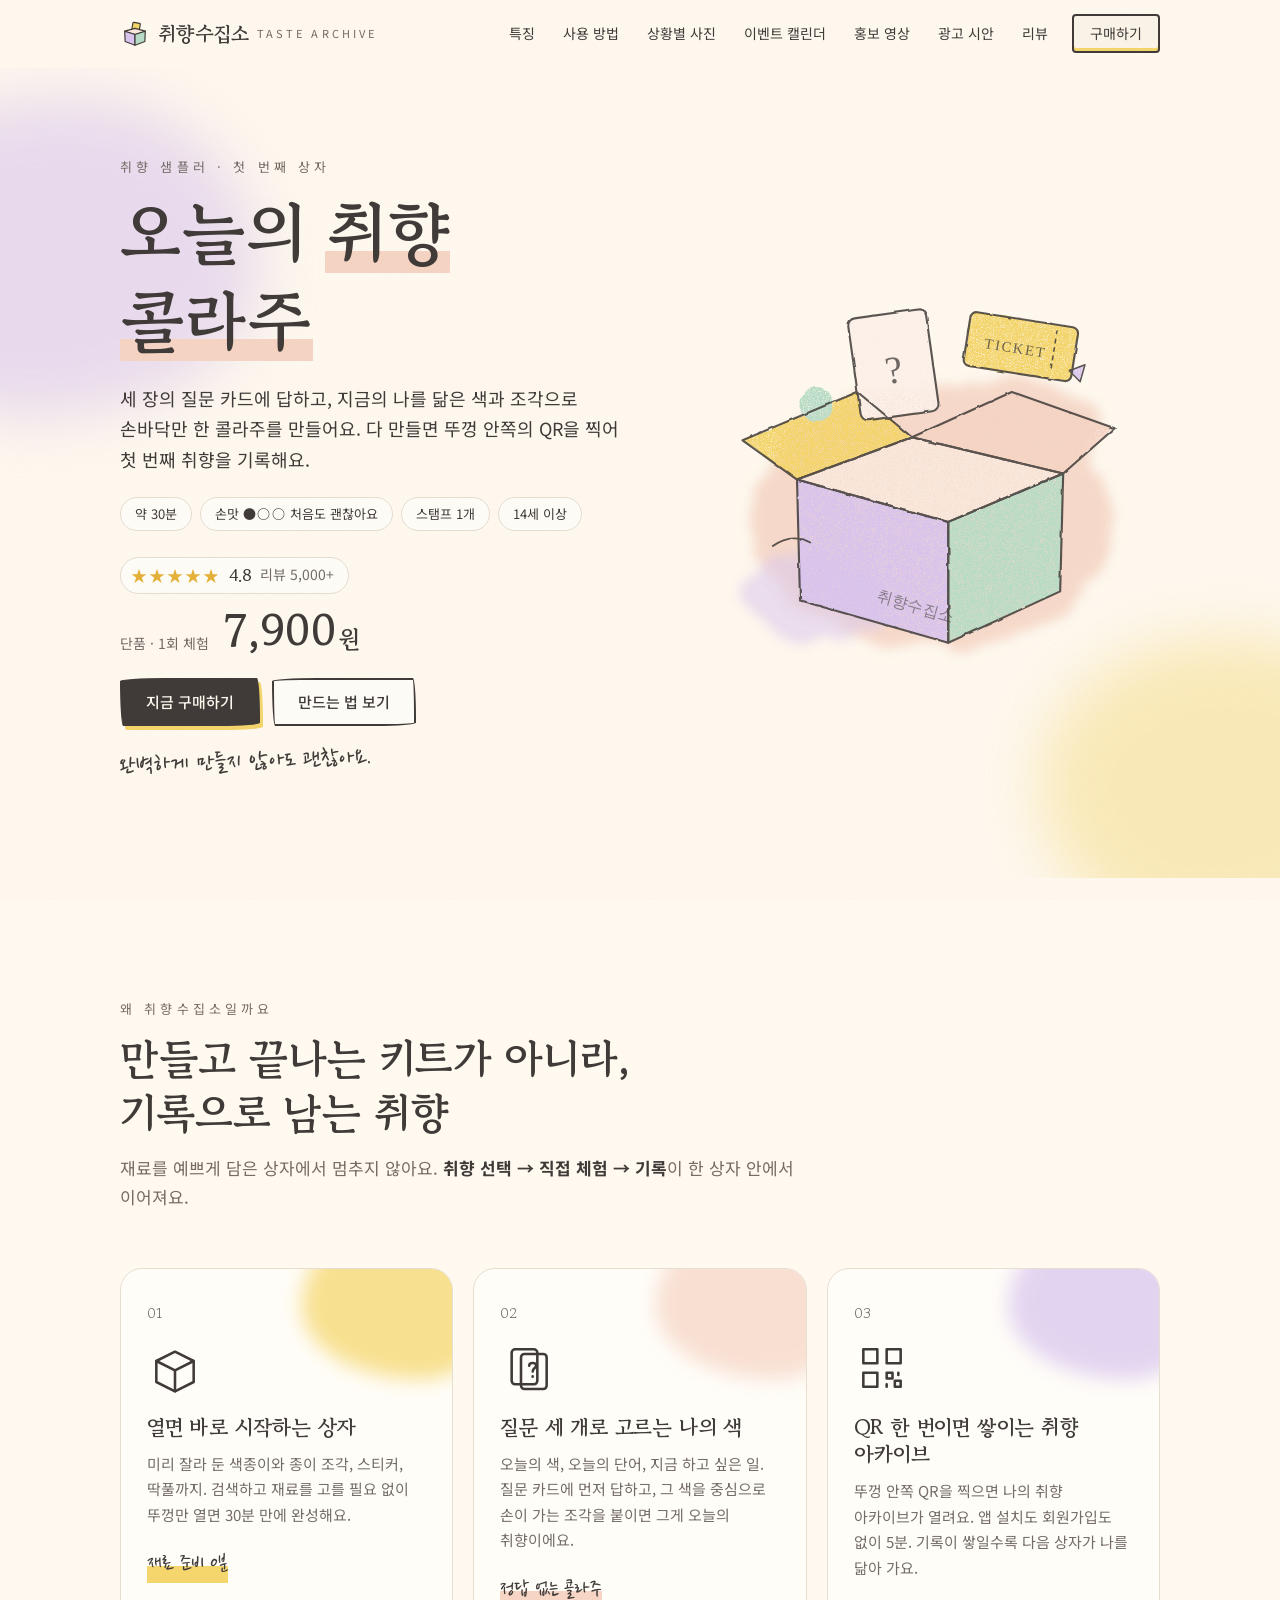
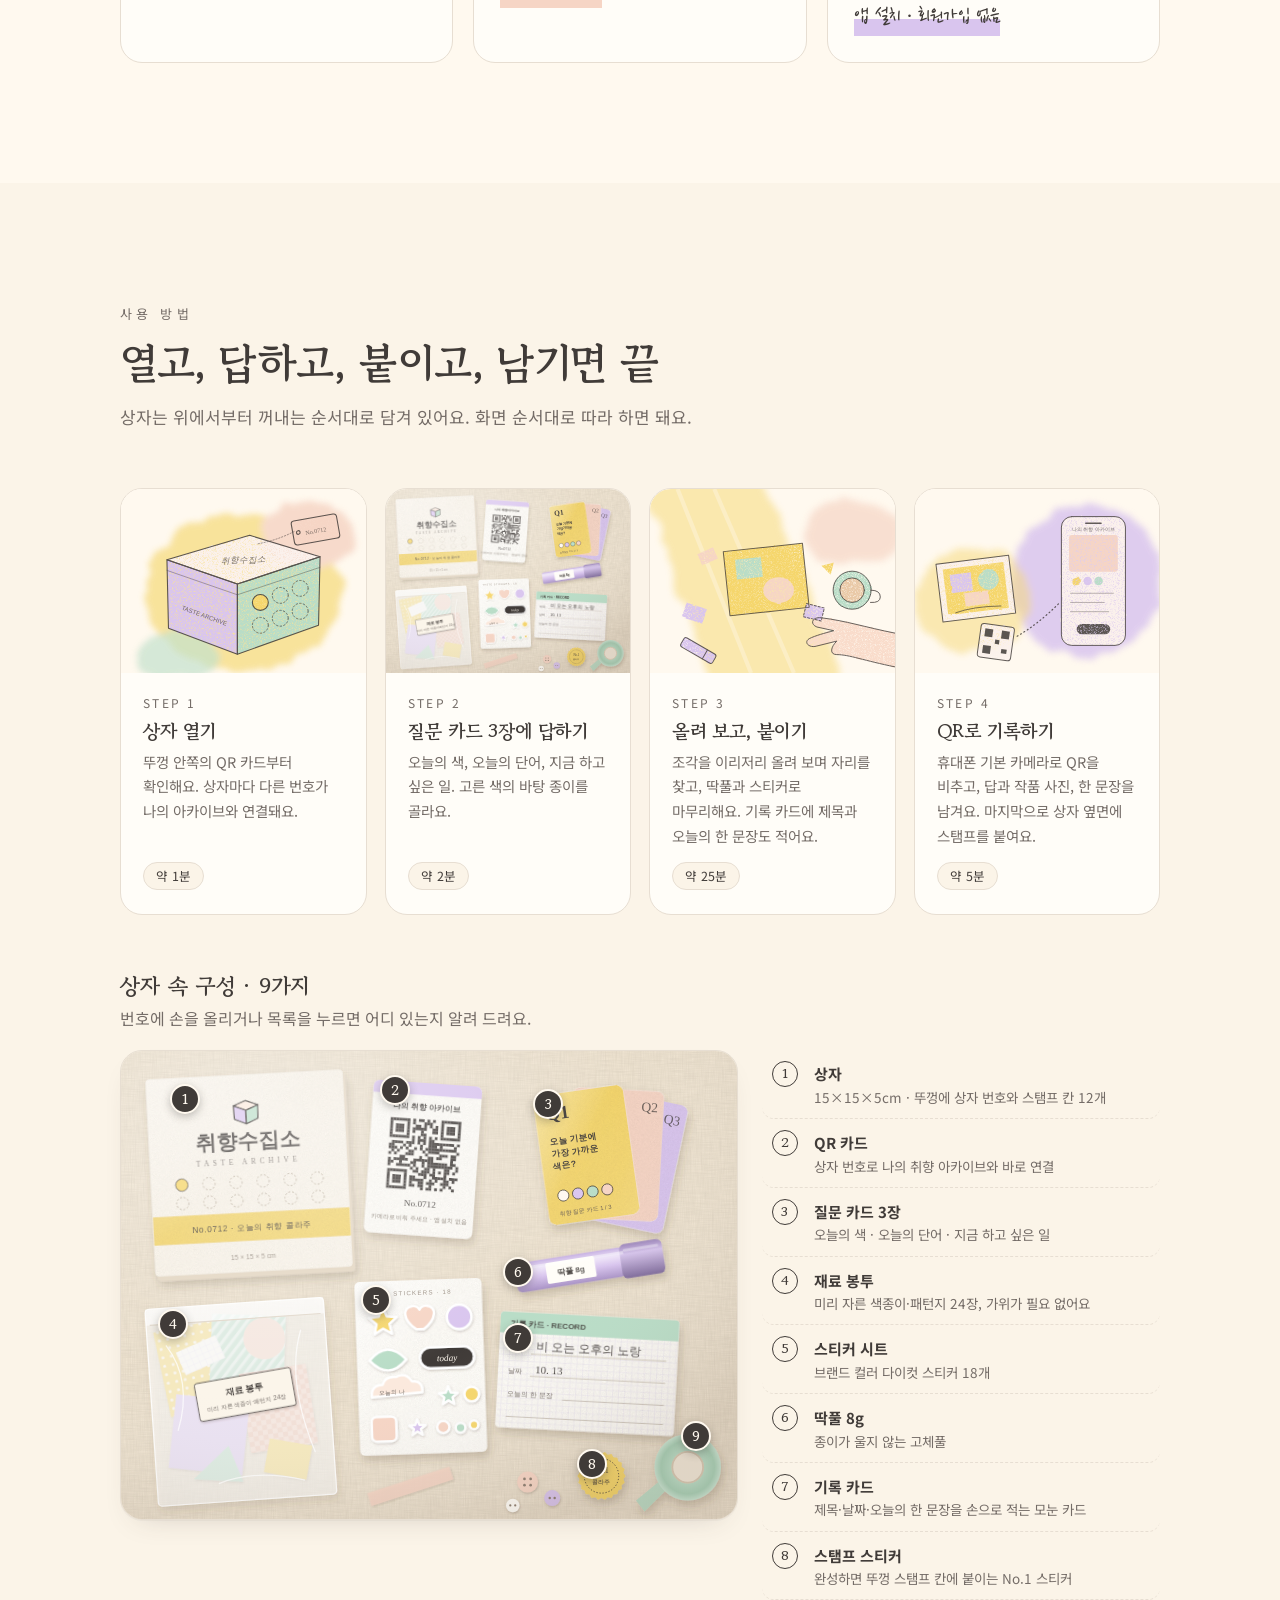
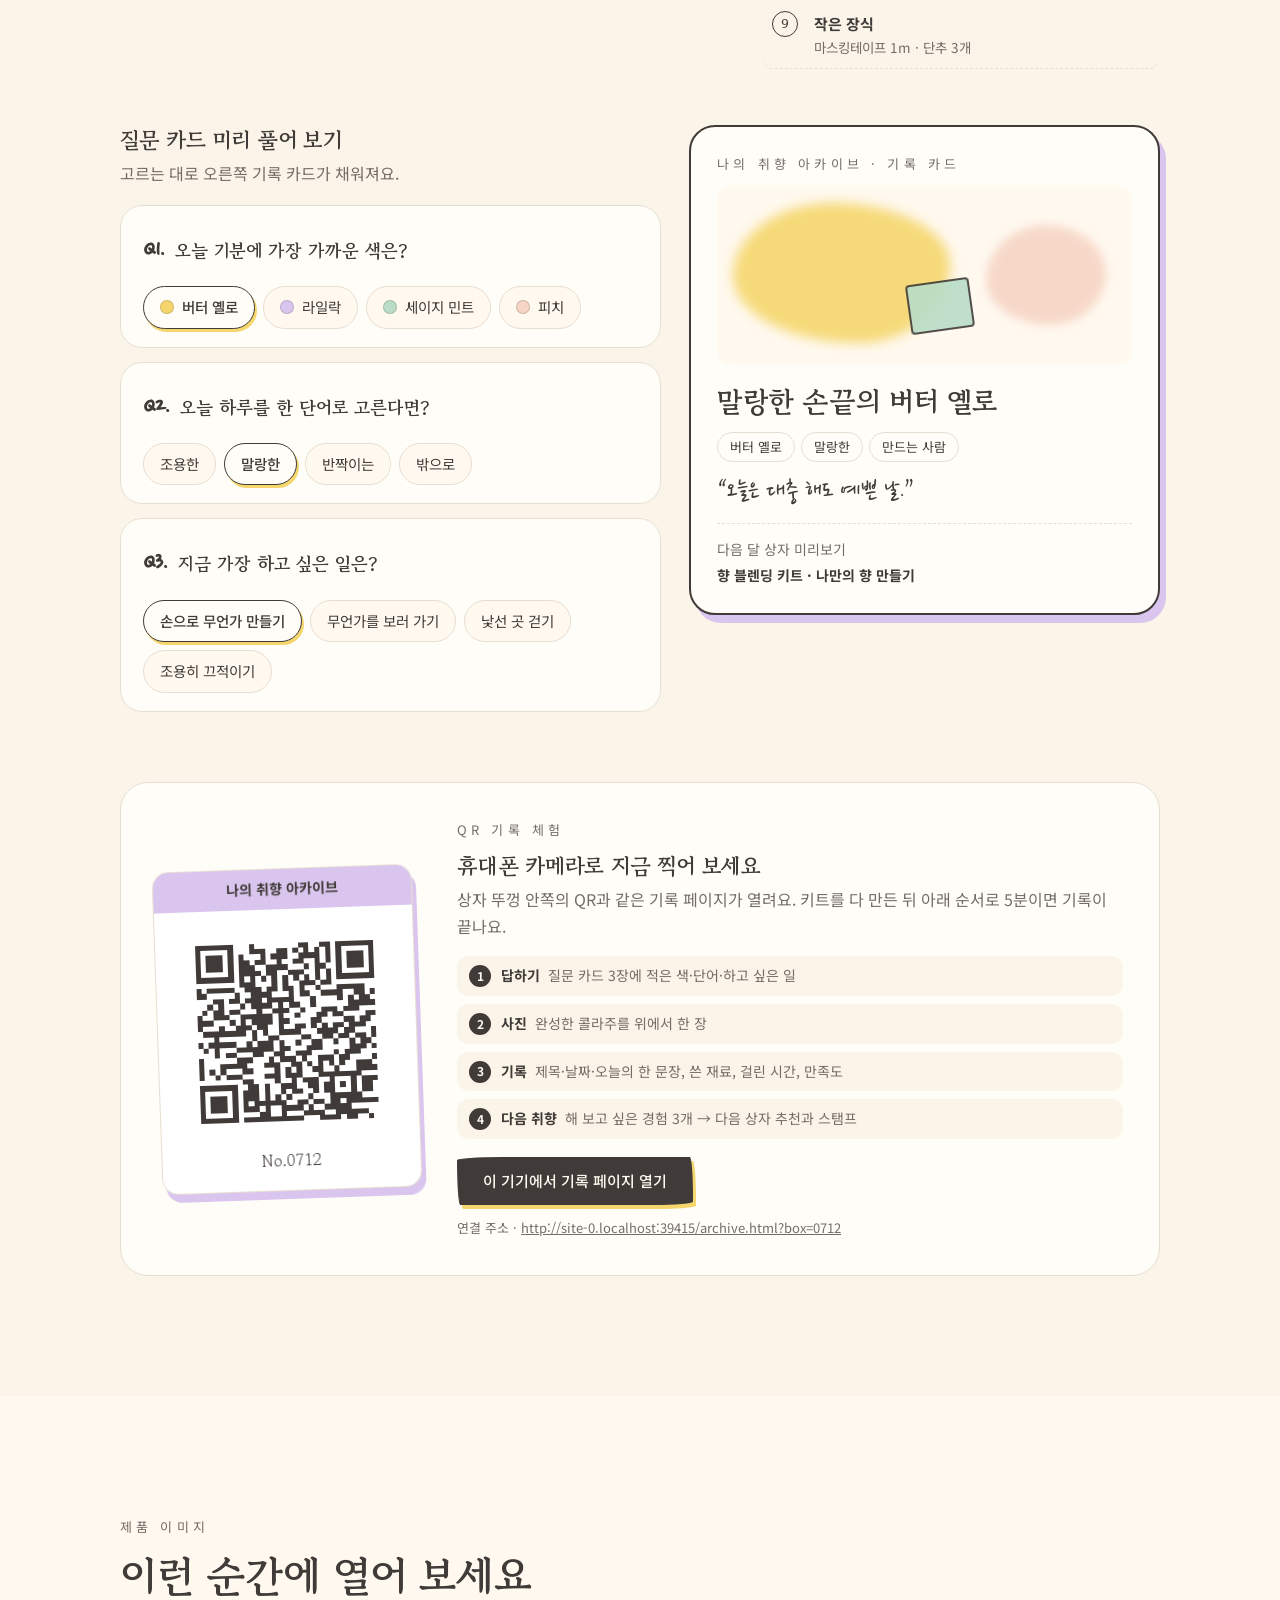
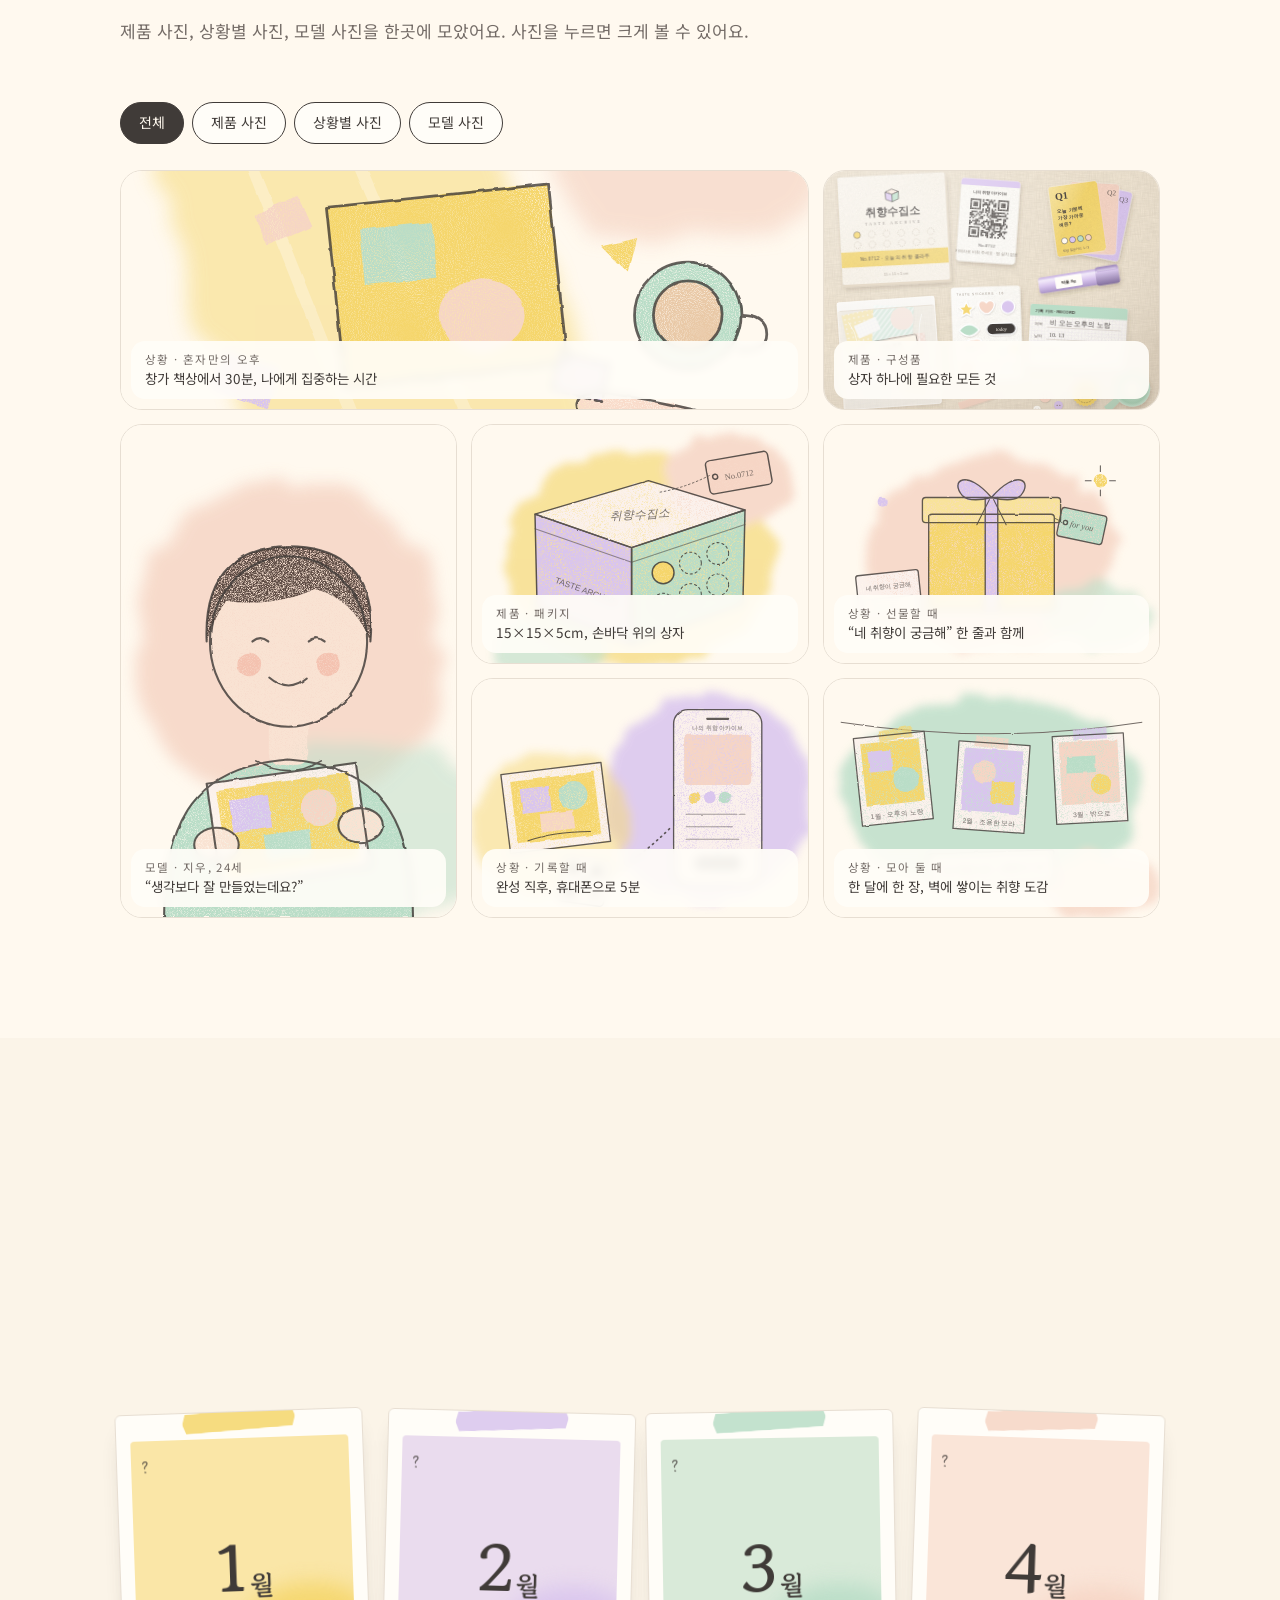
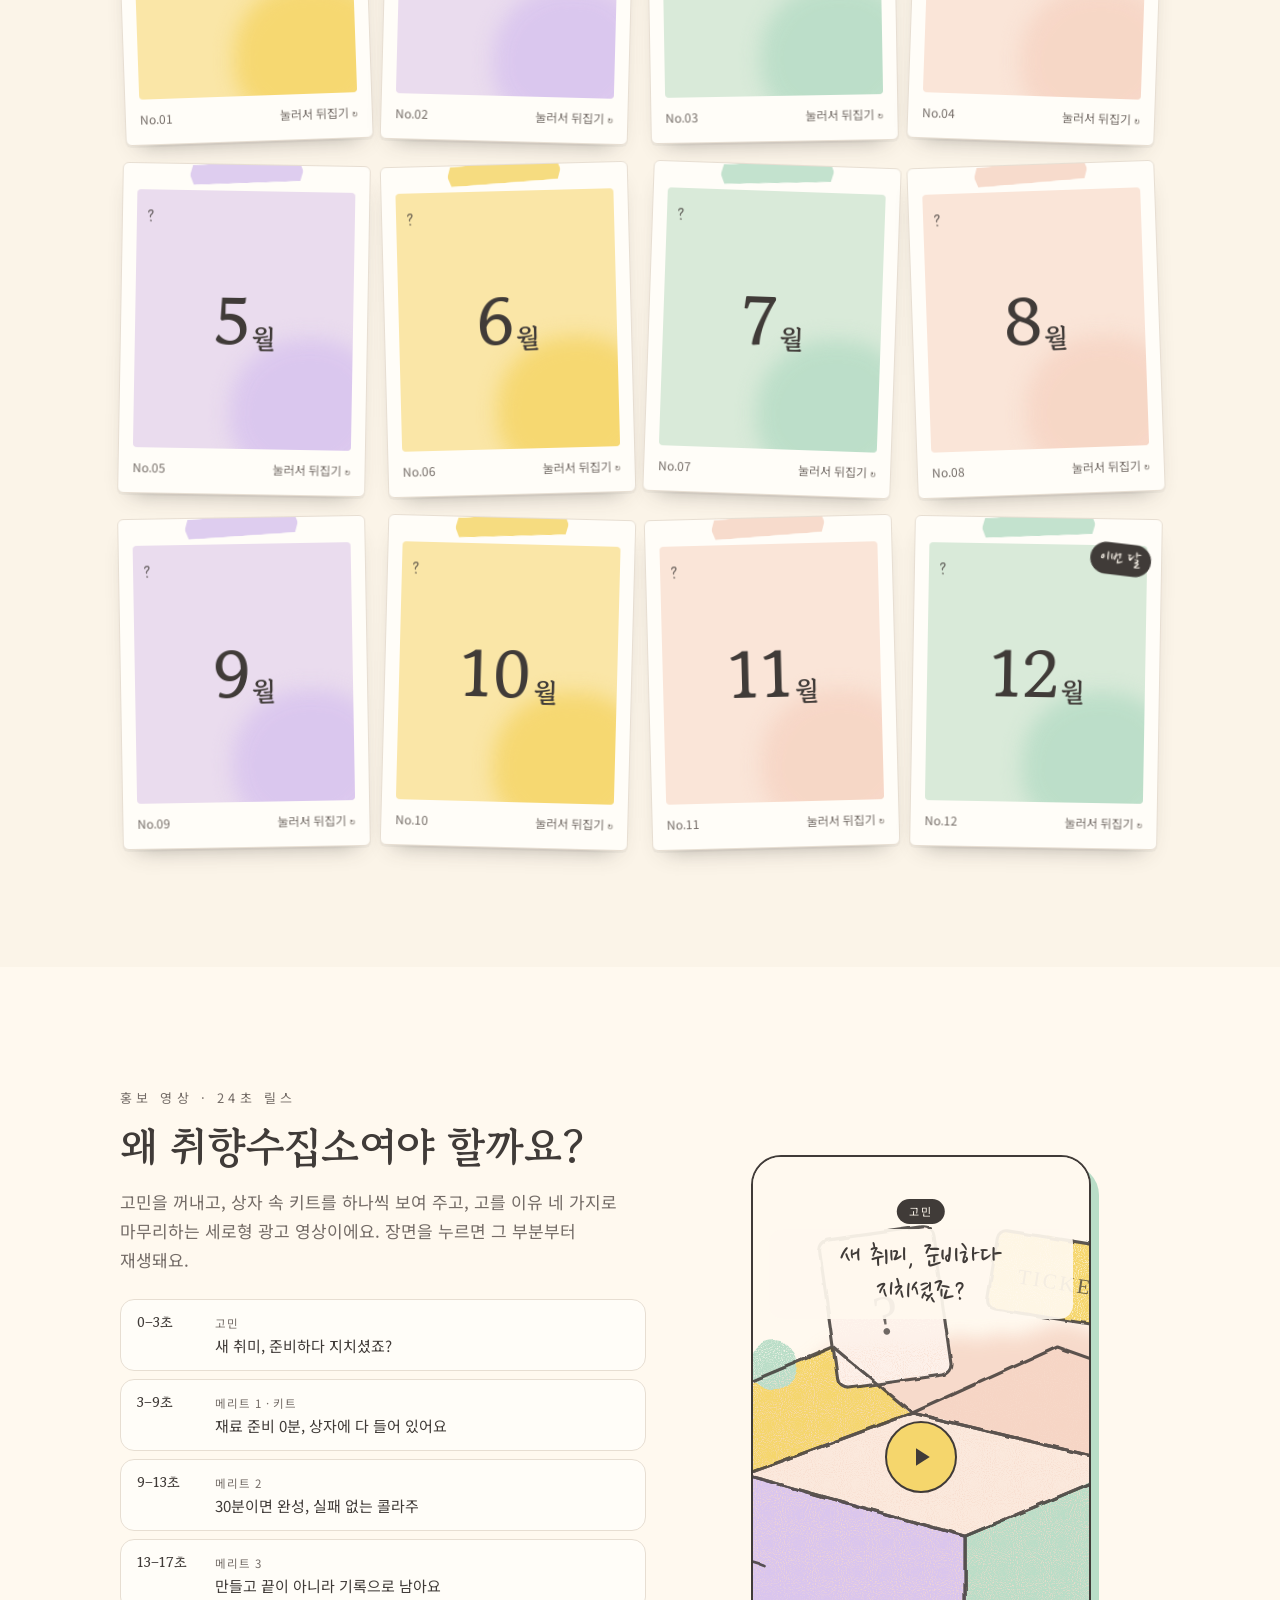
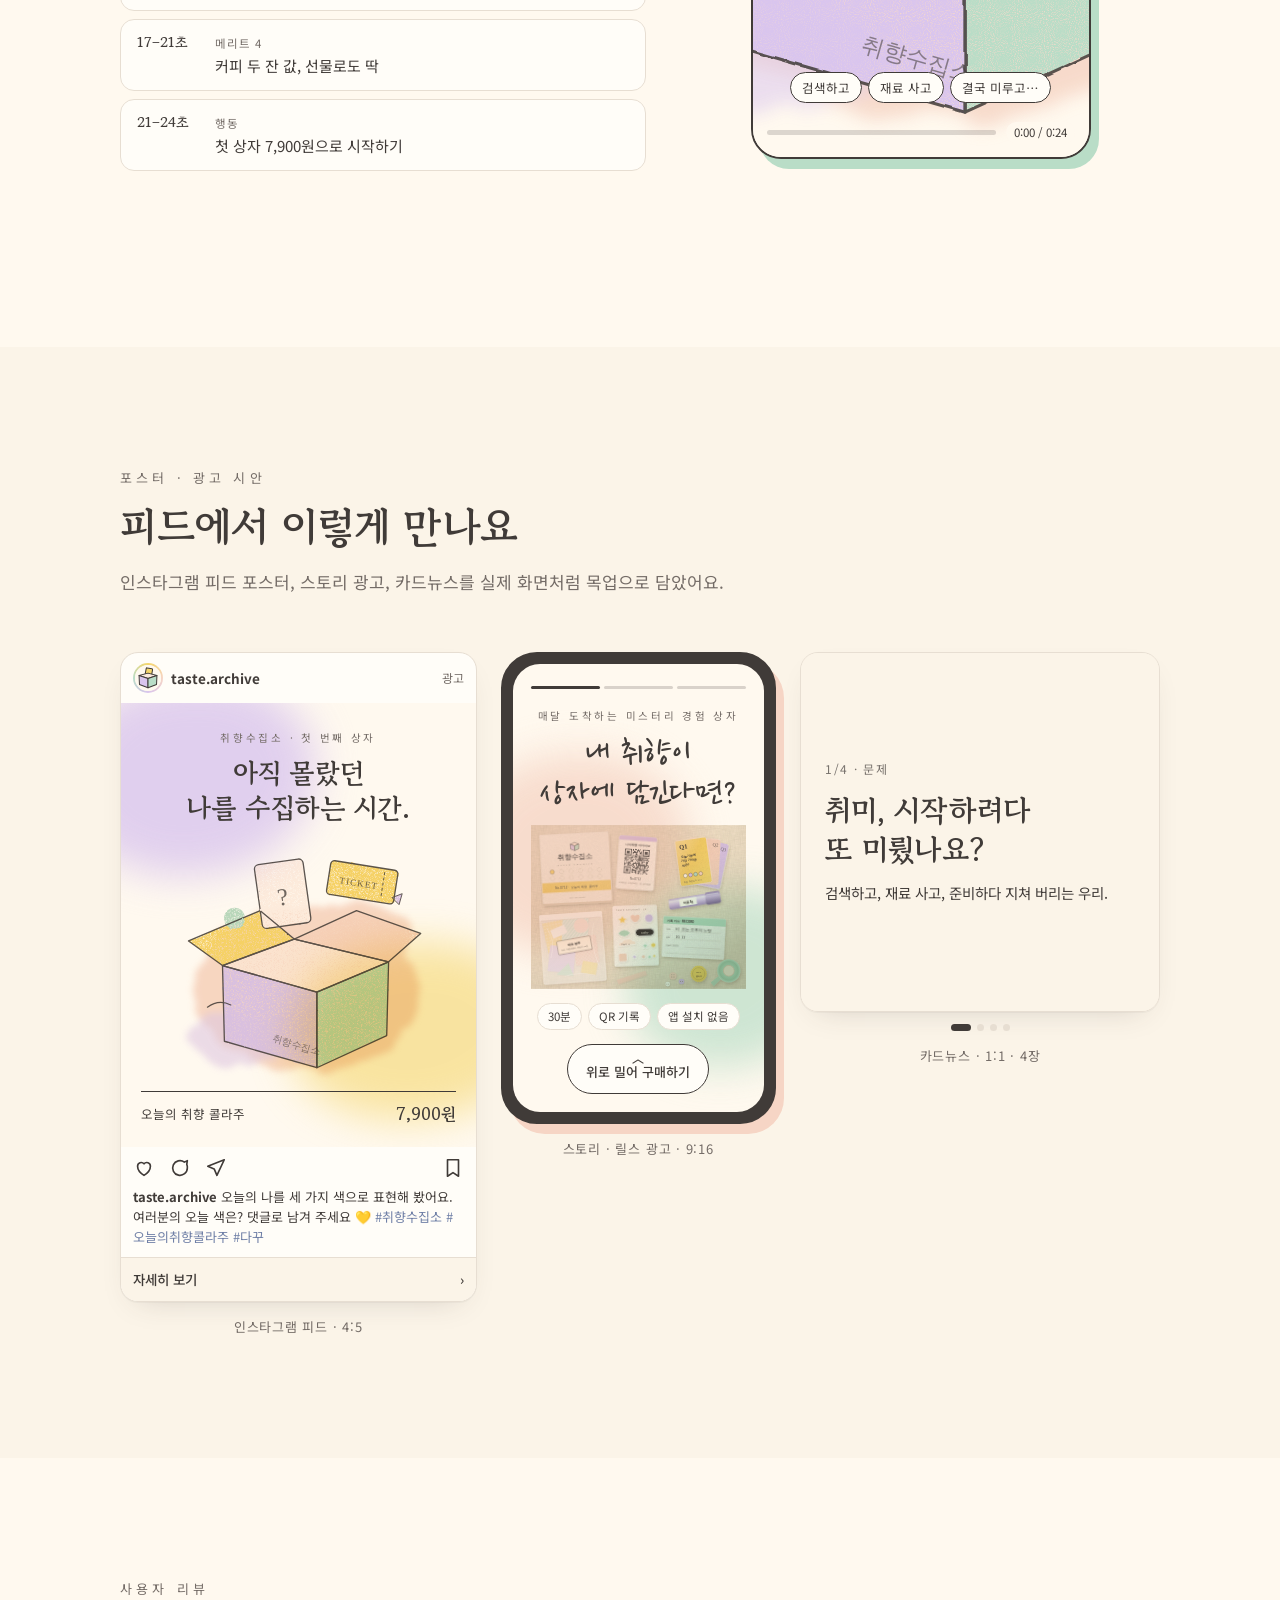
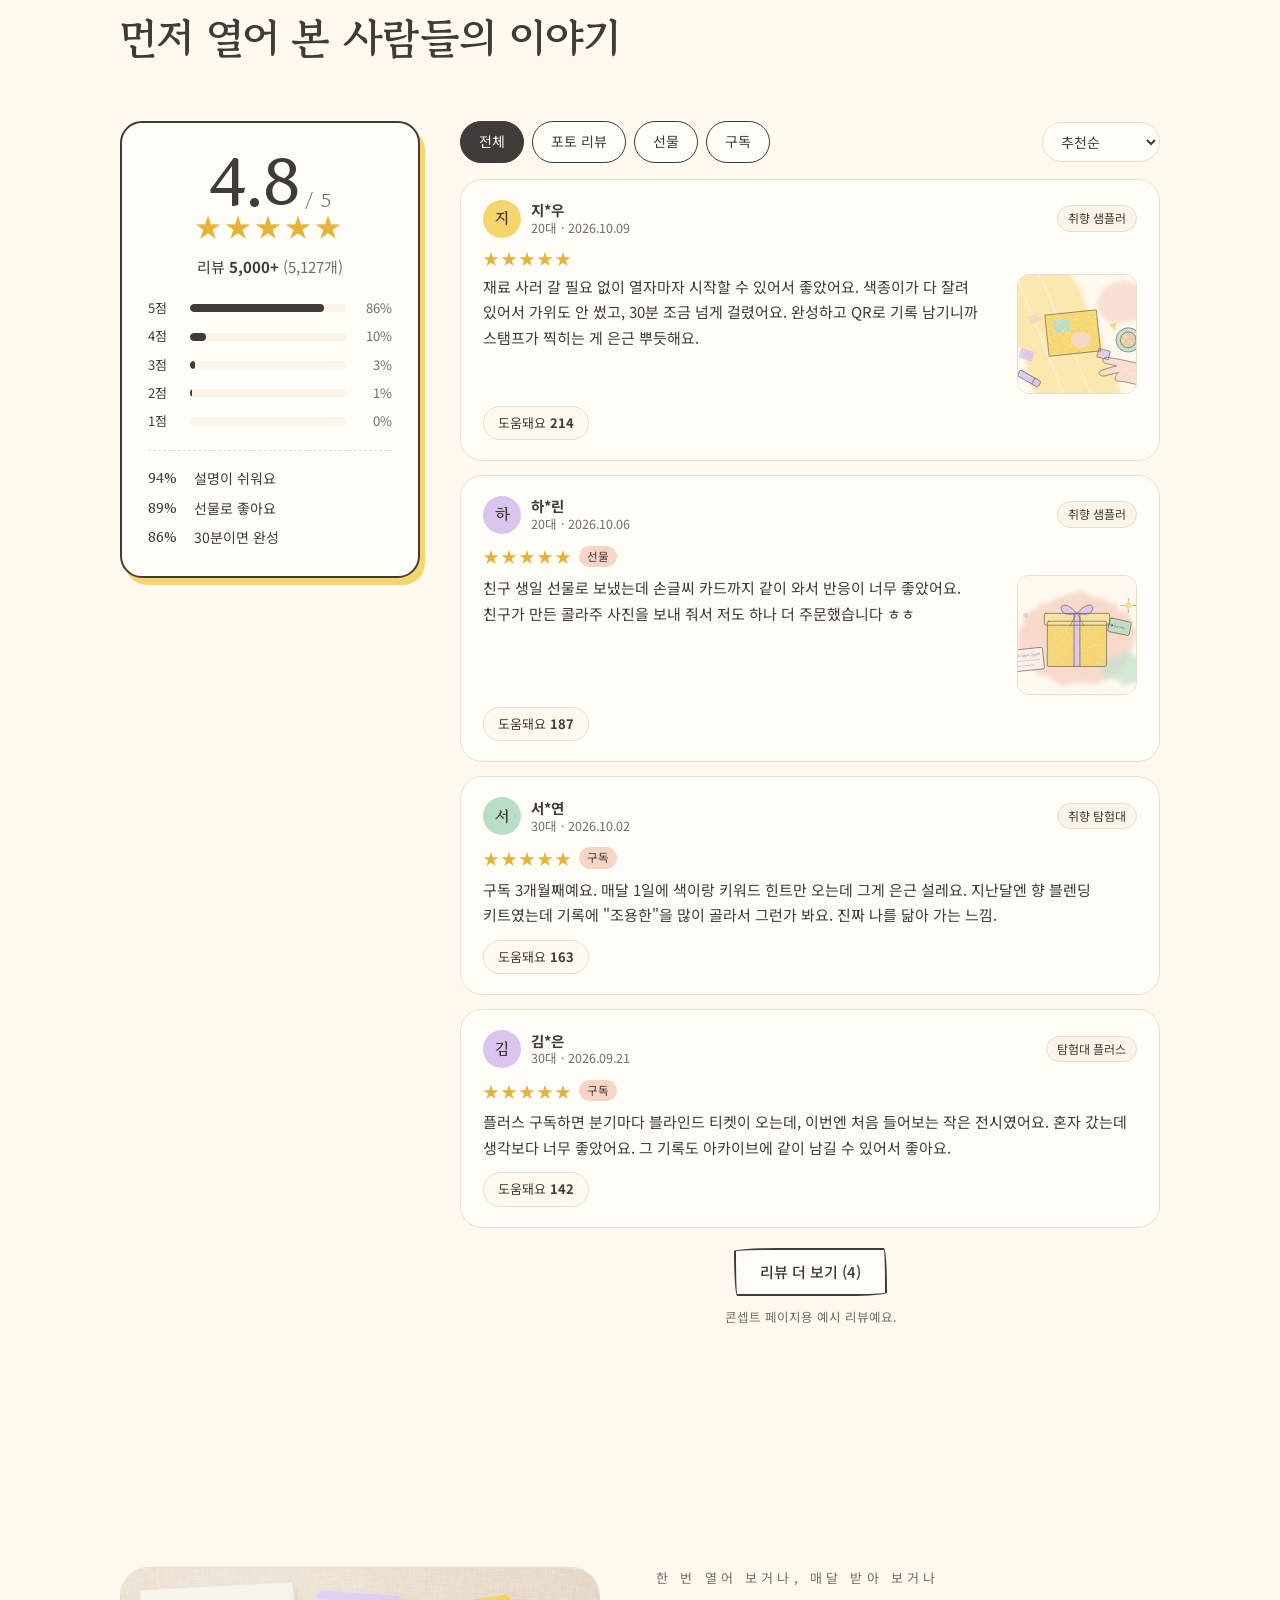
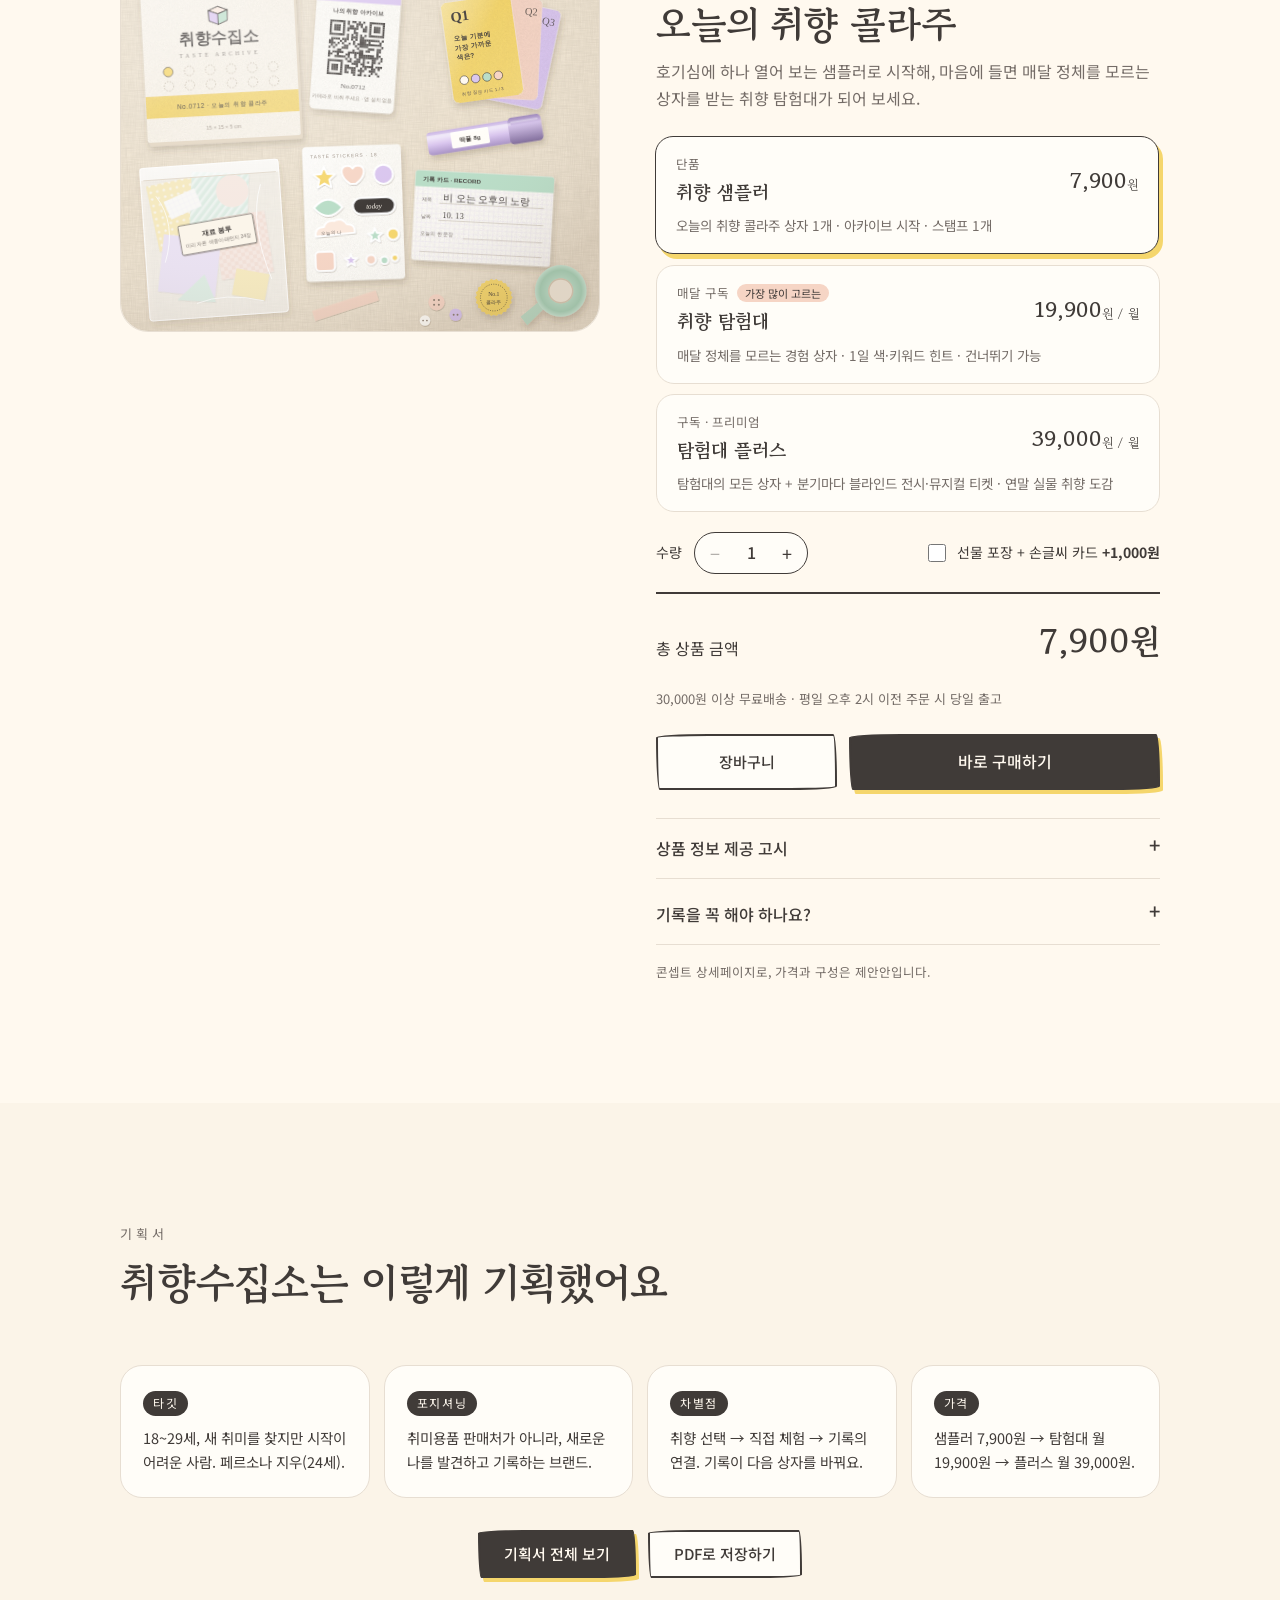
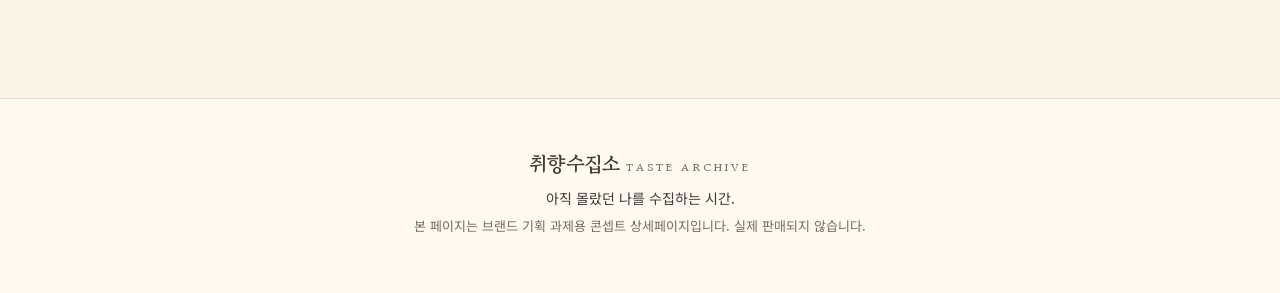
==== index.html @ 96ba1360 "Initial commit" ====
<!doctype html>
<html lang="ko" class="no-js">
<head>
  <meta charset="utf-8">
  <meta name="viewport" content="width=device-width, initial-scale=1">
  <title>오늘의 취향 콜라주 · 취향수집소</title>
  <meta name="description" content="세 장의 질문 카드에 답하고, 지금의 나를 닮은 색과 조각으로 손바닥만 한 콜라주를 만들어요. 취향수집소 첫 번째 상자, 오늘의 취향 콜라주.">
  <meta property="og:title" content="오늘의 취향 콜라주 · 취향수집소">
  <meta property="og:description" content="아직 몰랐던 나를 수집하는 시간. 만들고 끝나는 키트가 아니라, 기록으로 남는 취향.">
  <meta property="og:image" content="assets/images/hero.svg">
  <meta name="theme-color" content="#FFF9EF">
  <link rel="icon" href="assets/images/favicon.svg" type="image/svg+xml">
  <link rel="preconnect" href="https://fonts.googleapis.com">
  <link rel="preconnect" href="https://fonts.gstatic.com" crossorigin>
  <link href="https://fonts.googleapis.com/css2?family=Gowun+Batang:wght@400;700&family=Nanum+Pen+Script&family=Noto+Sans+KR:wght@400;500;700&display=swap" rel="stylesheet">
  <link rel="stylesheet" href="css/style.css">
  <script>
    /* 입장 모션: 첫 화면이 보이기 전에 덮어 두기. 모션 줄이기 설정이거나 #링크로 들어오면 생략 */
    (function () {
      var r = document.documentElement;
      if (window.matchMedia('(prefers-reduced-motion: reduce)').matches || location.hash) return;
      r.classList.add('intro-pending');
      setTimeout(function () { r.classList.remove('intro-pending'); }, 6000); // 안전장치
    })();
  </script>
</head>
<body>
  <!-- 입장 모션: 상자가 열리고 종이 조각이 터지며 로고 등장 (js/intro.js) -->
  <div class="intro" id="intro" aria-hidden="true">
    <div class="intro-stage">
      <div class="intro-confetti" id="introConfetti"></div>
      <svg class="intro-box" viewBox="0 0 200 180">
        <g class="ib-body">
          <polygon points="30,70 100,95 100,170 32,145" fill="#D9C5EE"/>
          <polygon points="100,95 170,70 168,145 100,170" fill="#B9DDC7"/>
          <polygon points="30,70 100,95 170,70 100,48" fill="#FBE9DD"/>
          <g fill="none" stroke="#403B38" stroke-width="3" stroke-linejoin="round">
            <polygon points="30,70 100,95 100,170 32,145"/><polygon points="100,95 170,70 168,145 100,170"/>
          </g>
        </g>
        <g class="ib-flap ib-flap-l"><polygon points="30,70 100,48 82,22 12,44" fill="#F5D66C" stroke="#403B38" stroke-width="3" stroke-linejoin="round"/></g>
        <g class="ib-flap ib-flap-r"><polygon points="100,48 170,70 188,44 118,22" fill="#F6D5C5" stroke="#403B38" stroke-width="3" stroke-linejoin="round"/></g>
      </svg>
      <p class="intro-logo" id="introLogo">취향수집소</p>
      <p class="intro-slogan">아직 몰랐던 나를 수집하는 시간</p>
    </div>
    <button type="button" class="intro-skip" id="introSkip">건너뛰기</button>
  </div>

  <a class="skip-link" href="#main">본문으로 건너뛰기</a>

  <!-- ===== Header ===== -->
  <header class="site-header" id="siteHeader">
    <div class="container header-inner">
      <a class="logo" href="#top" aria-label="취향수집소 처음으로">
        <img src="assets/images/favicon.svg" alt="" width="30" height="30">
        <span class="logo-ko">취향수집소</span>
        <span class="logo-en">TASTE ARCHIVE</span>
      </a>
      <button class="nav-toggle" id="navToggle" aria-expanded="false" aria-controls="siteNav">
        <span class="sr-only">메뉴 열기</span><span></span><span></span><span></span>
      </button>
      <nav class="site-nav" id="siteNav" aria-label="주요 메뉴">
        <a href="#features">특징</a>
        <a href="#how">사용 방법</a>
        <a href="#gallery">상황별 사진</a>
        <a href="#calendar">이벤트 캘린더</a>
        <a href="#video">홍보 영상</a>
        <a href="#ads">광고 시안</a>
        <a href="#reviews">리뷰</a>
        <a href="#buy" class="nav-cta">구매하기</a>
      </nav>
    </div>
  </header>

  <main id="main">

    <!-- ===== 1. Hero : 상단 메인 이미지 ===== -->
    <section class="hero" id="top">
      <div class="container hero-grid">
        <div class="hero-copy reveal">
          <p class="eyebrow">취향 샘플러 · 첫 번째 상자</p>
          <h1>오늘의 <span class="underline">취향 콜라주</span></h1>
          <p class="lead">세 장의 질문 카드에 답하고, 지금의 나를 닮은 색과 조각으로 손바닥만 한 콜라주를 만들어요. 다 만들면 뚜껑 안쪽의 QR을 찍어 첫 번째 취향을 기록해요.</p>
          <ul class="chips" aria-label="상품 요약">
            <li>약 30분</li>
            <li>손맛 <b aria-hidden="true">●○○</b> 처음도 괜찮아요</li>
            <li>스탬프 1개</li>
            <li>14세 이상</li>
          </ul>
          <a class="hero-rating" href="#reviews" aria-label="평점 5점 만점에 4.8점, 리뷰 5,000개 이상">
            <span class="stars" style="--rate:96%" aria-hidden="true"></span><b>4.8</b><span class="muted">리뷰 5,000+</span>
          </a>
          <div class="hero-price">
            <span class="price-label">단품 · 1회 체험</span>
            <strong class="price">7,900<small>원</small></strong>
          </div>
          <div class="btn-row">
            <a class="btn btn-primary" href="#buy">지금 구매하기</a>
            <a class="btn btn-ghost" href="#how">만드는 법 보기</a>
          </div>
          <p class="hand">완벽하게 만들지 않아도 괜찮아요.</p>
        </div>
        <figure class="hero-visual reveal">
          <img src="assets/images/hero.svg" alt="뚜껑이 열린 취향수집소 상자 위로 물음표 카드와 티켓이 떠오르는 일러스트" width="800" height="680" fetchpriority="high">
        </figure>
      </div>
    </section>

    <!-- ===== 2. 제품 특징 3가지 ===== -->
    <section class="section" id="features">
      <div class="container">
        <header class="section-head reveal">
          <p class="eyebrow">왜 취향수집소일까요</p>
          <h2>만들고 끝나는 키트가 아니라,<br class="br-md"> 기록으로 남는 취향</h2>
          <p class="section-desc">재료를 예쁘게 담은 상자에서 멈추지 않아요. <b>취향 선택 → 직접 체험 → 기록</b>이 한 상자 안에서 이어져요.</p>
        </header>
        <ol class="feature-grid">
          <li class="feature-card tone-butter reveal">
            <span class="feature-num">01</span>
            <div class="feature-icon" aria-hidden="true">
              <svg viewBox="0 0 48 48"><path d="M8 18 24 10l16 8v18l-16 8-16-8z"/><path d="M8 18l16 8 16-8M24 26v18"/></svg>
            </div>
            <h3>열면 바로 시작하는 상자</h3>
            <p>미리 잘라 둔 색종이와 종이 조각, 스티커, 딱풀까지. 검색하고 재료를 고를 필요 없이 뚜껑만 열면 30분 만에 완성해요.</p>
            <p class="feature-tag">재료 준비 0분</p>
          </li>
          <li class="feature-card tone-peach reveal">
            <span class="feature-num">02</span>
            <div class="feature-icon" aria-hidden="true">
              <svg viewBox="0 0 48 48"><rect x="10" y="8" width="22" height="30" rx="3"/><rect x="18" y="12" width="22" height="30" rx="3"/><path d="M25 22c0-3 6-3 6 0 0 2-3 2-3 5M28 31v.5"/></svg>
            </div>
            <h3>질문 세 개로 고르는 나의 색</h3>
            <p>오늘의 색, 오늘의 단어, 지금 하고 싶은 일. 질문 카드에 먼저 답하고, 그 색을 중심으로 손이 가는 조각을 붙이면 그게 오늘의 취향이에요.</p>
            <p class="feature-tag">정답 없는 콜라주</p>
          </li>
          <li class="feature-card tone-lilac reveal">
            <span class="feature-num">03</span>
            <div class="feature-icon" aria-hidden="true">
              <svg viewBox="0 0 48 48"><rect x="8" y="8" width="12" height="12"/><rect x="28" y="8" width="12" height="12"/><rect x="8" y="28" width="12" height="12"/><path d="M28 28h5v5h-5zM35 35h5v5h-5zM28 38v2M38 28v2"/></svg>
            </div>
            <h3>QR 한 번이면 쌓이는 취향 아카이브</h3>
            <p>뚜껑 안쪽 QR을 찍으면 나의 취향 아카이브가 열려요. 앱 설치도 회원가입도 없이 5분. 기록이 쌓일수록 다음 상자가 나를 닮아 가요.</p>
            <p class="feature-tag">앱 설치 · 회원가입 없음</p>
          </li>
        </ol>
      </div>
    </section>

    <!-- ===== 3. 사용 방법 ===== -->
    <section class="section section-tint" id="how">
      <div class="container">
        <header class="section-head reveal">
          <p class="eyebrow">사용 방법</p>
          <h2>열고, 답하고, 붙이고, 남기면 끝</h2>
          <p class="section-desc">상자는 위에서부터 꺼내는 순서대로 담겨 있어요. 화면 순서대로 따라 하면 돼요.</p>
        </header>

        <ol class="steps">
          <li class="step reveal">
            <div class="step-img"><img src="assets/images/product-box.svg" alt="닫힌 취향수집소 상자" loading="lazy" width="800" height="800"></div>
            <div class="step-body">
              <span class="step-num">STEP 1</span>
              <h3>상자 열기</h3>
              <p>뚜껑 안쪽의 QR 카드부터 확인해요. 상자마다 다른 번호가 나의 아카이브와 연결돼요.</p>
              <span class="step-time">약 1분</span>
            </div>
          </li>
          <li class="step reveal">
            <div class="step-img"><img src="assets/images/kit-real.svg" alt="질문 카드 3장과 키트 구성품" loading="lazy" width="800" height="800"></div>
            <div class="step-body">
              <span class="step-num">STEP 2</span>
              <h3>질문 카드 3장에 답하기</h3>
              <p>오늘의 색, 오늘의 단어, 지금 하고 싶은 일. 고른 색의 바탕 종이를 골라요.</p>
              <span class="step-time">약 2분</span>
            </div>
          </li>
          <li class="step reveal">
            <div class="step-img"><img src="assets/images/scene-desk.svg" alt="콜라주를 붙이는 손" loading="lazy" width="800" height="600"></div>
            <div class="step-body">
              <span class="step-num">STEP 3</span>
              <h3>올려 보고, 붙이기</h3>
              <p>조각을 이리저리 올려 보며 자리를 찾고, 딱풀과 스티커로 마무리해요. 기록 카드에 제목과 오늘의 한 문장도 적어요.</p>
              <span class="step-time">약 25분</span>
            </div>
          </li>
          <li class="step reveal">
            <div class="step-img"><img src="assets/images/scene-record.svg" alt="휴대폰으로 QR을 찍어 기록하는 장면" loading="lazy" width="800" height="600"></div>
            <div class="step-body">
              <span class="step-num">STEP 4</span>
              <h3>QR로 기록하기</h3>
              <p>휴대폰 기본 카메라로 QR을 비추고, 답과 작품 사진, 한 문장을 남겨요. 마지막으로 상자 옆면에 스탬프를 붙여요.</p>
              <span class="step-time">약 5분</span>
            </div>
          </li>
        </ol>

        <!-- 구성품 (실사형 플랫레이 + 번호 안내) -->
        <div class="kit reveal" id="kit">
          <div class="kit-head">
            <h3 class="sub-title">상자 속 구성 · 9가지</h3>
            <p class="muted">번호에 손을 올리거나 목록을 누르면 어디 있는지 알려 드려요.</p>
          </div>
          <div class="kit-body">
            <figure class="kit-photo">
              <img src="assets/images/kit-real.svg" alt="키트 구성품을 리넨 위에 펼쳐 놓은 플랫레이" loading="lazy" width="1000" height="760">
              <button class="kit-pin" data-k="1" style="--x:8%;--y:7%">1</button>
              <button class="kit-pin" data-k="2" style="--x:42%;--y:5%">2</button>
              <button class="kit-pin" data-k="3" style="--x:67%;--y:8%">3</button>
              <button class="kit-pin" data-k="4" style="--x:6%;--y:55%">4</button>
              <button class="kit-pin" data-k="5" style="--x:39%;--y:50%">5</button>
              <button class="kit-pin" data-k="6" style="--x:62%;--y:44%">6</button>
              <button class="kit-pin" data-k="7" style="--x:62%;--y:58%">7</button>
              <button class="kit-pin" data-k="8" style="--x:74%;--y:85%">8</button>
              <button class="kit-pin" data-k="9" style="--x:91%;--y:79%">9</button>
            </figure>
            <ol class="kit-list">
              <li data-k="1"><b>상자</b><span>15×15×5cm · 뚜껑에 상자 번호와 스탬프 칸 12개</span></li>
              <li data-k="2"><b>QR 카드</b><span>상자 번호로 나의 취향 아카이브와 바로 연결</span></li>
              <li data-k="3"><b>질문 카드 3장</b><span>오늘의 색 · 오늘의 단어 · 지금 하고 싶은 일</span></li>
              <li data-k="4"><b>재료 봉투</b><span>미리 자른 색종이·패턴지 24장, 가위가 필요 없어요</span></li>
              <li data-k="5"><b>스티커 시트</b><span>브랜드 컬러 다이컷 스티커 18개</span></li>
              <li data-k="6"><b>딱풀 8g</b><span>종이가 울지 않는 고체풀</span></li>
              <li data-k="7"><b>기록 카드</b><span>제목·날짜·오늘의 한 문장을 손으로 적는 모눈 카드</span></li>
              <li data-k="8"><b>스탬프 스티커</b><span>완성하면 뚜껑 스탬프 칸에 붙이는 No.1 스티커</span></li>
              <li data-k="9"><b>작은 장식</b><span>마스킹테이프 1m · 단추 3개</span></li>
            </ol>
          </div>
        </div>

        <!-- 질문 카드 미리 풀어 보기 -->
        <div class="quiz reveal" id="quiz">
          <div class="quiz-questions">
            <h3 class="sub-title">질문 카드 미리 풀어 보기</h3>
            <p class="muted">고르는 대로 오른쪽 기록 카드가 채워져요.</p>

            <fieldset class="q-card">
              <legend><span class="q-no">Q1.</span> 오늘 기분에 가장 가까운 색은?</legend>
              <div class="q-options">
                <label><input type="radio" name="color" value="butter" data-label="버터 옐로" checked><span><i style="--c:var(--butter)"></i>버터 옐로</span></label>
                <label><input type="radio" name="color" value="lilac" data-label="라일락"><span><i style="--c:var(--lilac)"></i>라일락</span></label>
                <label><input type="radio" name="color" value="mint" data-label="세이지 민트"><span><i style="--c:var(--mint)"></i>세이지 민트</span></label>
                <label><input type="radio" name="color" value="peach" data-label="피치"><span><i style="--c:var(--peach)"></i>피치</span></label>
              </div>
            </fieldset>
            <fieldset class="q-card">
              <legend><span class="q-no">Q2.</span> 오늘 하루를 한 단어로 고른다면?</legend>
              <div class="q-options">
                <label><input type="radio" name="word" value="조용한"><span>조용한</span></label>
                <label><input type="radio" name="word" value="말랑한" checked><span>말랑한</span></label>
                <label><input type="radio" name="word" value="반짝이는"><span>반짝이는</span></label>
                <label><input type="radio" name="word" value="밖으로"><span>밖으로</span></label>
              </div>
            </fieldset>
            <fieldset class="q-card">
              <legend><span class="q-no">Q3.</span> 지금 가장 하고 싶은 일은?</legend>
              <div class="q-options">
                <label><input type="radio" name="todo" value="make" checked><span>손으로 무언가 만들기</span></label>
                <label><input type="radio" name="todo" value="see"><span>무언가를 보러 가기</span></label>
                <label><input type="radio" name="todo" value="walk"><span>낯선 곳 걷기</span></label>
                <label><input type="radio" name="todo" value="write"><span>조용히 끄적이기</span></label>
              </div>
            </fieldset>
          </div>

          <aside class="record-card" aria-live="polite">
            <p class="eyebrow">나의 취향 아카이브 · 기록 카드</p>
            <div class="record-art" id="recordArt" aria-hidden="true">
              <span class="ra ra-1"></span><span class="ra ra-2"></span><span class="ra ra-3"></span>
            </div>
            <h4 class="record-title" id="recordTitle">말랑한 손끝의 버터 옐로</h4>
            <ul class="record-tags" id="recordTags"></ul>
            <p class="record-quote hand" id="recordQuote">“오늘은 대충 해도 예쁜 날.”</p>
            <div class="record-next">
              <span>다음 달 상자 미리보기</span>
              <b id="recordNext">향 블렌딩 키트 · 나만의 향 만들기</b>
            </div>
          </aside>
        </div>

        <!-- 실제로 찍을 수 있는 QR → archive.html (나의 취향 아카이브) -->
        <div class="qr-try reveal" id="qrTry">
          <div class="qr-card">
            <p class="qr-card-top">나의 취향 아카이브</p>
            <div class="qr-code" id="qrCode" role="img" aria-label="나의 취향 아카이브로 연결되는 QR 코드"></div>
            <p class="qr-card-no">No.0712</p>
          </div>
          <div class="qr-body">
            <p class="eyebrow">QR 기록 체험</p>
            <h3 class="sub-title">휴대폰 카메라로 지금 찍어 보세요</h3>
            <p class="muted">상자 뚜껑 안쪽의 QR과 같은 기록 페이지가 열려요. 키트를 다 만든 뒤 아래 순서로 5분이면 기록이 끝나요.</p>
            <ol class="qr-steps">
              <li><b>답하기</b>질문 카드 3장에 적은 색·단어·하고 싶은 일</li>
              <li><b>사진</b>완성한 콜라주를 위에서 한 장</li>
              <li><b>기록</b>제목·날짜·오늘의 한 문장, 쓴 재료, 걸린 시간, 만족도</li>
              <li><b>다음 취향</b>해 보고 싶은 경험 3개 → 다음 상자 추천과 스탬프</li>
            </ol>
            <p class="qr-notice" id="qrNotice" hidden></p>
            <div class="btn-row">
              <a class="btn btn-primary" id="qrOpen" href="archive.html?box=0712">이 기기에서 기록 페이지 열기</a>
            </div>
            <p class="qr-url small muted">연결 주소 · <a id="qrLink" href="archive.html?box=0712"></a></p>
          </div>
        </div>
      </div>
    </section>

    <!-- ===== 4. 상황별 사진 (제품 · 상황별 · 모델) ===== -->
    <section class="section" id="gallery">
      <div class="container">
        <header class="section-head reveal">
          <p class="eyebrow">제품 이미지</p>
          <h2>이런 순간에 열어 보세요</h2>
          <p class="section-desc">제품 사진, 상황별 사진, 모델 사진을 한곳에 모았어요. 사진을 누르면 크게 볼 수 있어요.</p>
        </header>

        <div class="tabs reveal" role="tablist" aria-label="사진 분류">
          <button role="tab" class="tab is-active" aria-selected="true" data-filter="all">전체</button>
          <button role="tab" class="tab" aria-selected="false" data-filter="product">제품 사진</button>
          <button role="tab" class="tab" aria-selected="false" data-filter="scene">상황별 사진</button>
          <button role="tab" class="tab" aria-selected="false" data-filter="model">모델 사진</button>
        </div>

        <ul class="gallery-grid" id="galleryGrid">
          <li class="g-item g-wide" data-cat="scene">
            <button class="g-btn" data-full="assets/images/scene-desk.svg">
              <img src="assets/images/scene-desk.svg" alt="햇살 드는 오후의 책상 위에서 콜라주를 붙이는 손" loading="lazy" width="800" height="600">
              <span class="g-cap"><em>상황 · 혼자만의 오후</em>창가 책상에서 30분, 나에게 집중하는 시간</span>
            </button>
          </li>
          <li class="g-item" data-cat="product">
            <button class="g-btn" data-full="assets/images/kit-real.svg">
              <img src="assets/images/kit-real.svg" alt="키트 구성품 플랫레이" loading="lazy" width="1000" height="760">
              <span class="g-cap"><em>제품 · 구성품</em>상자 하나에 필요한 모든 것</span>
            </button>
          </li>
          <li class="g-item g-tall" data-cat="model">
            <button class="g-btn" data-full="assets/images/model.svg">
              <img src="assets/images/model.svg" alt="완성한 콜라주 엽서를 들고 웃는 모델" loading="lazy" width="600" height="750">
              <span class="g-cap"><em>모델 · 지우, 24세</em>“생각보다 잘 만들었는데요?”</span>
            </button>
          </li>
          <li class="g-item" data-cat="product">
            <button class="g-btn" data-full="assets/images/product-box.svg">
              <img src="assets/images/product-box.svg" alt="스탬프 칸이 있는 닫힌 상자" loading="lazy" width="800" height="800">
              <span class="g-cap"><em>제품 · 패키지</em>15×15×5cm, 손바닥 위의 상자</span>
            </button>
          </li>
          <li class="g-item" data-cat="scene">
            <button class="g-btn" data-full="assets/images/scene-gift.svg">
              <img src="assets/images/scene-gift.svg" alt="리본을 묶은 상자와 for you 태그" loading="lazy" width="800" height="600">
              <span class="g-cap"><em>상황 · 선물할 때</em>“네 취향이 궁금해” 한 줄과 함께</span>
            </button>
          </li>
          <li class="g-item" data-cat="scene">
            <button class="g-btn" data-full="assets/images/scene-record.svg">
              <img src="assets/images/scene-record.svg" alt="QR로 기록하는 장면" loading="lazy" width="800" height="600">
              <span class="g-cap"><em>상황 · 기록할 때</em>완성 직후, 휴대폰으로 5분</span>
            </button>
          </li>
          <li class="g-item" data-cat="scene">
            <button class="g-btn" data-full="assets/images/scene-wall.svg">
              <img src="assets/images/scene-wall.svg" alt="벽에 붙여 모은 달마다의 콜라주 엽서" loading="lazy" width="800" height="600">
              <span class="g-cap"><em>상황 · 모아 둘 때</em>한 달에 한 장, 벽에 쌓이는 취향 도감</span>
            </button>
          </li>
        </ul>
      </div>
    </section>

    <!-- ===== 4-1. 12달 이벤트 캘린더 (뒤집는 월 시트) ===== -->
    <section class="section section-tint" id="calendar">
      <div class="container">
        <header class="section-head reveal">
          <p class="eyebrow">취향 탐험대 · 12달 캘린더</p>
          <h2>달마다 어떤 상자가 올까요?</h2>
          <p class="section-desc">벽에 붙은 월 시트를 눌러 뒤집어 보세요. 그 달에 오는 상자와 이벤트가 숨어 있어요.</p>
        </header>
        <div class="cal-tools reveal">
          <button type="button" class="btn btn-ghost" id="calFlipAll" aria-pressed="false">전부 뒤집어 보기</button>
          <p class="muted small"><span class="cal-legend plus"></span>플러스 한정 · 상자 정체는 매달 1일 색·키워드 힌트로 먼저 공개돼요.</p>
        </div>
        <ol class="cal-grid" id="calGrid"></ol>
        <noscript><p class="muted">자바스크립트를 켜면 월별 이벤트를 볼 수 있어요.</p></noscript>
      </div>
    </section>

    <!-- ===== 5. 홍보 영상 ===== -->
    <section class="section" id="video">
      <div class="container video-grid">
        <header class="section-head reveal">
          <p class="eyebrow">홍보 영상 · 24초 릴스</p>
          <h2>왜 취향수집소여야 할까요?</h2>
          <p class="section-desc">고민을 꺼내고, 상자 속 키트를 하나씩 보여 주고, 고를 이유 네 가지로 마무리하는 세로형 광고 영상이에요. 장면을 누르면 그 부분부터 재생돼요.</p>
          <ol class="scene-list" id="sceneList">
            <li data-at="0"><b>0–3초</b><span><em>고민</em>새 취미, 준비하다 지치셨죠?</span></li>
            <li data-at="3"><b>3–9초</b><span><em>메리트 1 · 키트</em>재료 준비 0분, 상자에 다 들어 있어요</span></li>
            <li data-at="9"><b>9–13초</b><span><em>메리트 2</em>30분이면 완성, 실패 없는 콜라주</span></li>
            <li data-at="13"><b>13–17초</b><span><em>메리트 3</em>만들고 끝이 아니라 기록으로 남아요</span></li>
            <li data-at="17"><b>17–21초</b><span><em>메리트 4</em>커피 두 잔 값, 선물로도 딱</span></li>
            <li data-at="21"><b>21–24초</b><span><em>행동</em>첫 상자 7,900원으로 시작하기</span></li>
          </ol>
        </header>

        <div class="reel reveal">
          <div class="reel-frame" id="reel">
            <!-- 실제 영상(assets/video/promo.mp4)이 있으면 JS가 이 video를 보여주고, 없으면 아래 스토리보드 애니메이션을 재생해요 -->
            <video class="reel-video" id="reelVideo" playsinline muted preload="metadata" poster="assets/images/kit-real.svg" hidden>
              <source src="assets/video/promo.mp4" type="video/mp4">
            </video>
            <div class="reel-board" id="reelBoard">
              <div class="clip is-active" data-start="0" data-end="3">
                <img src="assets/images/hero.svg" alt="">
                <p class="clip-label">고민</p>
                <p class="clip-text hand">새 취미, 준비하다<br>지치셨죠?</p>
                <ul class="clip-points"><li>검색하고</li><li>재료 사고</li><li>결국 미루고…</li></ul>
              </div>
              <div class="clip clip-kit" data-start="3" data-end="9">
                <img src="assets/images/kit-real.svg" alt="">
                <p class="clip-label">MERIT 01 · 키트</p>
                <p class="clip-text">재료 준비 0분,<br>상자에 다 들어 있어요</p>
                <ul class="clip-points kit-points">
                  <li><i style="--c:var(--lilac)"></i>QR 카드</li>
                  <li><i style="--c:var(--butter)"></i>질문 카드 3장</li>
                  <li><i style="--c:var(--peach)"></i>재단 색종이 24장</li>
                  <li><i style="--c:var(--mint)"></i>스티커 18개</li>
                  <li><i style="--c:var(--lilac)"></i>딱풀 · 기록 카드</li>
                  <li><i style="--c:var(--butter)"></i>테이프 · 단추</li>
                </ul>
              </div>
              <div class="clip" data-start="9" data-end="13">
                <img src="assets/images/scene-desk.svg" alt="">
                <p class="clip-label">MERIT 02</p>
                <p class="clip-text">30분이면 완성,<br>실패 없는 콜라주</p>
                <ul class="clip-points"><li>가위 필요 없음</li><li>정답 없음</li><li>처음도 OK</li></ul>
              </div>
              <div class="clip" data-start="13" data-end="17">
                <img src="assets/images/scene-record.svg" alt="">
                <p class="clip-label">MERIT 03</p>
                <p class="clip-text">만들고 끝이 아니라<br>기록으로 남아요</p>
                <ul class="clip-points"><li>QR 한 번 · 5분</li><li>앱 설치 없음</li><li>다음 상자가 나를 닮아요</li></ul>
              </div>
              <div class="clip" data-start="17" data-end="21">
                <img src="assets/images/scene-gift.svg" alt="">
                <p class="clip-label">MERIT 04</p>
                <p class="clip-text">커피 두 잔 값,<br>선물로도 딱</p>
                <ul class="clip-points"><li>단품 7,900원</li><li>선물 포장 +1,000원</li><li>매달 구독도 가능</li></ul>
              </div>
              <div class="clip" data-start="21" data-end="24.01">
                <img src="assets/images/product-box.svg" alt="">
                <p class="clip-text hand">아직 몰랐던 나를<br>수집하는 시간</p>
                <div class="end-card"><span>취향수집소</span><small>첫 상자 7,900원 · 지금 시작하기</small></div>
              </div>
            </div>
            <button class="reel-play" id="reelPlay" aria-label="영상 재생">
              <svg viewBox="0 0 24 24" aria-hidden="true"><path class="i-play" d="M8 5v14l11-7z"/><path class="i-pause" d="M7 5h4v14H7zM13 5h4v14h-4z"/></svg>
            </button>
            <div class="reel-ui">
              <div class="reel-progress" id="reelProgress"><span></span></div>
              <span class="reel-time" id="reelTime">0:00 / 0:24</span>
            </div>
          </div>
        </div>
      </div>
    </section>

    <!-- ===== 6. 포스터 · 광고 시안 ===== -->
    <section class="section section-tint" id="ads">
      <div class="container">
        <header class="section-head reveal">
          <p class="eyebrow">포스터 · 광고 시안</p>
          <h2>피드에서 이렇게 만나요</h2>
          <p class="section-desc">인스타그램 피드 포스터, 스토리 광고, 카드뉴스를 실제 화면처럼 목업으로 담았어요.</p>
        </header>

        <div class="ads-grid">
          <!-- Feed post -->
          <figure class="mock mock-feed reveal">
            <div class="ig">
              <div class="ig-head"><span class="ig-avatar"><img src="assets/images/favicon.svg" alt=""></span><b>taste.archive</b><span class="ig-sponsored">광고</span></div>
              <div class="poster poster-feed">
                <div class="poster-wash" aria-hidden="true"></div>
                <p class="poster-kicker">취향수집소 · 첫 번째 상자</p>
                <p class="poster-title">아직 몰랐던<br>나를 수집하는 시간.</p>
                <img src="assets/images/hero.svg" alt="" class="poster-img">
                <p class="poster-foot"><span>오늘의 취향 콜라주</span><b>7,900원</b></p>
              </div>
              <div class="ig-actions" aria-hidden="true">
                <svg viewBox="0 0 24 24"><path d="M12 20s-7-4.4-7-10a4 4 0 0 1 7-2.6A4 4 0 0 1 19 10c0 5.6-7 10-7 10z"/></svg>
                <svg viewBox="0 0 24 24"><path d="M20 12a8 8 0 1 1-3.2-6.4L20 4l-.6 4A8 8 0 0 1 20 12z"/></svg>
                <svg viewBox="0 0 24 24"><path d="M21 3 3 10l7 3 3 7z"/></svg>
                <svg class="ig-save" viewBox="0 0 24 24"><path d="M6 3h12v18l-6-4-6 4z"/></svg>
              </div>
              <p class="ig-cap"><b>taste.archive</b> 오늘의 나를 세 가지 색으로 표현해 봤어요. 여러분의 오늘 색은? 댓글로 남겨 주세요 💛 <span>#취향수집소 #오늘의취향콜라주 #다꾸</span></p>
              <a class="ig-cta" href="#buy">자세히 보기 <span aria-hidden="true">›</span></a>
            </div>
            <figcaption>인스타그램 피드 · 4:5</figcaption>
          </figure>

          <!-- Story -->
          <figure class="mock mock-story reveal">
            <div class="phone">
              <div class="poster poster-story">
                <div class="story-bar" aria-hidden="true"><span></span><span></span><span></span></div>
                <div class="poster-wash" aria-hidden="true"></div>
                <p class="poster-kicker">매달 도착하는 미스터리 경험 상자</p>
                <p class="poster-title hand">내 취향이<br>상자에 담긴다면?</p>
                <img src="assets/images/kit-real.svg" alt="" class="poster-img">
                <ul class="story-chips"><li>30분</li><li>QR 기록</li><li>앱 설치 없음</li></ul>
                <a class="story-cta" href="#buy">위로 밀어 구매하기</a>
              </div>
            </div>
            <figcaption>스토리 · 릴스 광고 · 9:16</figcaption>
          </figure>

          <!-- Card news -->
          <figure class="mock mock-cards reveal">
            <div class="cardnews" id="cardnews" tabindex="0" aria-label="카드뉴스 4장, 옆으로 넘겨 보세요">
              <div class="cn cn-1"><span class="cn-no">1/4 · 문제</span><p class="cn-title">취미, 시작하려다<br>또 미뤘나요?</p><p>검색하고, 재료 사고, 준비하다 지쳐 버리는 우리.</p></div>
              <div class="cn cn-2"><span class="cn-no">2/4 · 해결</span><p class="cn-title">열면 바로<br>시작하는 작은 상자</p><p>재료는 다 잘라 두었어요. 30분이면 충분해요.</p></div>
              <div class="cn cn-3"><span class="cn-no">3/4 · 차별점</span><p class="cn-title">만들고 끝나지 않아요,<br>QR 취향 기록</p><p>기록이 쌓일수록 다음 상자가 나를 닮아 가요.</p></div>
              <div class="cn cn-4"><span class="cn-no">4/4 · 행동</span><p class="cn-title">첫 상자는<br>7,900원</p><p>프로필 링크에서 체험 신청하고 의견을 남겨 주세요.</p></div>
            </div>
            <div class="cn-dots" id="cnDots" aria-hidden="true"><span class="on"></span><span></span><span></span><span></span></div>
            <figcaption>카드뉴스 · 1:1 · 4장</figcaption>
          </figure>
        </div>
      </div>
    </section>

    <!-- ===== 6-1. 사용자 리뷰 ===== -->
    <section class="section" id="reviews">
      <div class="container">
        <header class="section-head reveal">
          <p class="eyebrow">사용자 리뷰</p>
          <h2>먼저 열어 본 사람들의 이야기</h2>
        </header>

        <div class="rv-layout">
          <aside class="rv-summary reveal" aria-label="리뷰 요약">
            <p class="rv-score"><b>4.8</b><span>/ 5</span></p>
            <span class="stars stars-lg" style="--rate:96%" aria-hidden="true"></span>
            <p class="rv-total">리뷰 <b>5,000+</b> <span class="muted">(5,127개)</span></p>
            <ul class="rv-bars">
              <li><span>5점</span><i style="--w:86%"></i><em>86%</em></li>
              <li><span>4점</span><i style="--w:10%"></i><em>10%</em></li>
              <li><span>3점</span><i style="--w:3%"></i><em>3%</em></li>
              <li><span>2점</span><i style="--w:1%"></i><em>1%</em></li>
              <li><span>1점</span><i style="--w:0%"></i><em>0%</em></li>
            </ul>
            <ul class="rv-keys">
              <li><b>94%</b>설명이 쉬워요</li>
              <li><b>89%</b>선물로 좋아요</li>
              <li><b>86%</b>30분이면 완성</li>
            </ul>
          </aside>

          <div class="rv-main">
            <div class="rv-tools reveal">
              <div class="rv-filters" role="group" aria-label="리뷰 거르기">
                <button type="button" class="tab is-active" data-rv="all" aria-pressed="true">전체</button>
                <button type="button" class="tab" data-rv="photo" aria-pressed="false">포토 리뷰</button>
                <button type="button" class="tab" data-rv="gift" aria-pressed="false">선물</button>
                <button type="button" class="tab" data-rv="sub" aria-pressed="false">구독</button>
              </div>
              <label class="rv-sort"><span class="sr-only">정렬</span>
                <select id="rvSort">
                  <option value="best">추천순</option>
                  <option value="new">최신순</option>
                  <option value="high">별점 높은순</option>
                  <option value="low">별점 낮은순</option>
                </select>
              </label>
            </div>
            <ul class="rv-list" id="rvList" aria-live="polite"></ul>
            <div class="rv-more">
              <button type="button" class="btn btn-ghost" id="rvMore">리뷰 더 보기</button>
              <p class="note">콘셉트 페이지용 예시 리뷰예요.</p>
            </div>
          </div>
        </div>
      </div>
    </section>

    <!-- ===== 7. 구매 ===== -->
    <section class="section" id="buy">
      <div class="container buy-grid">
        <div class="buy-visual reveal">
          <img src="assets/images/kit-real.svg" alt="오늘의 취향 콜라주 키트 구성품" loading="lazy" width="1000" height="760">
        </div>

        <form class="buy-box reveal" id="buyForm" novalidate>
          <p class="eyebrow">한 번 열어 보거나, 매달 받아 보거나</p>
          <h2>오늘의 취향 콜라주</h2>
          <p class="muted">호기심에 하나 열어 보는 샘플러로 시작해, 마음에 들면 매달 정체를 모르는 상자를 받는 취향 탐험대가 되어 보세요.</p>

          <fieldset class="plans">
            <legend class="sr-only">상품 선택</legend>
            <label class="plan">
              <input type="radio" name="plan" value="sampler" data-price="7900" data-name="취향 샘플러 (단품)" data-unit="" checked>
              <span class="plan-body">
                <span class="plan-kind">단품</span>
                <b>취향 샘플러</b>
                <span class="plan-desc">오늘의 취향 콜라주 상자 1개 · 아카이브 시작 · 스탬프 1개</span>
                <span class="plan-price">7,900<small>원</small></span>
              </span>
            </label>
            <label class="plan">
              <input type="radio" name="plan" value="explorer" data-price="19900" data-name="취향 탐험대 (월 구독)" data-unit=" / 월">
              <span class="plan-body">
                <span class="plan-kind">매달 구독 <em class="badge">가장 많이 고르는</em></span>
                <b>취향 탐험대</b>
                <span class="plan-desc">매달 정체를 모르는 경험 상자 · 1일 색·키워드 힌트 · 건너뛰기 가능</span>
                <span class="plan-price">19,900<small>원 / 월</small></span>
              </span>
            </label>
            <label class="plan">
              <input type="radio" name="plan" value="plus" data-price="39000" data-name="탐험대 플러스 (월 구독)" data-unit=" / 월">
              <span class="plan-body">
                <span class="plan-kind">구독 · 프리미엄</span>
                <b>탐험대 플러스</b>
                <span class="plan-desc">탐험대의 모든 상자 + 분기마다 블라인드 전시·뮤지컬 티켓 · 연말 실물 취향 도감</span>
                <span class="plan-price">39,000<small>원 / 월</small></span>
              </span>
            </label>
          </fieldset>

          <div class="buy-row">
            <div class="qty" id="qtyWrap">
              <span class="qty-label" id="qtyLabel">수량</span>
              <div class="qty-ctrl" role="group" aria-labelledby="qtyLabel">
                <button type="button" id="qtyMinus" aria-label="수량 줄이기">−</button>
                <output id="qty" aria-live="polite">1</output>
                <button type="button" id="qtyPlus" aria-label="수량 늘리기">+</button>
              </div>
            </div>
            <label class="gift">
              <input type="checkbox" id="giftWrap">
              <span>선물 포장 + 손글씨 카드 <b>+1,000원</b></span>
            </label>
          </div>

          <div class="total">
            <span>총 상품 금액</span>
            <strong id="totalPrice">7,900원</strong>
          </div>
          <p class="ship muted">30,000원 이상 무료배송 · 평일 오후 2시 이전 주문 시 당일 출고</p>

          <div class="btn-row buy-actions">
            <button type="button" class="btn btn-ghost" id="cartBtn">장바구니</button>
            <button type="submit" class="btn btn-primary btn-lg" id="buyBtn">바로 구매하기</button>
          </div>

          <details class="info">
            <summary>상품 정보 제공 고시</summary>
            <table>
              <tr><th scope="row">상품명</th><td>취향 샘플러 · 오늘의 취향 콜라주</td></tr>
              <tr><th scope="row">구성</th><td>상자 1, QR 카드 1, 질문 카드 3, 재료 봉투 1(재단 색종이·패턴지 24장), 스티커 시트 1(18개), 딱풀 8g, 기록 카드 1, 스탬프 스티커 1, 마스킹테이프 1m, 단추 3개</td></tr>
              <tr><th scope="row">상자 크기</th><td>가로 15 × 세로 15 × 높이 5cm</td></tr>
              <tr><th scope="row">완성품 크기</th><td>엽서 크기 · 10 × 15cm</td></tr>
              <tr><th scope="row">소요 시간</th><td>만들기 약 30분 + 기록 약 5분</td></tr>
              <tr><th scope="row">권장 연령</th><td>14세 이상</td></tr>
              <tr><th scope="row">기록 페이지</th><td>QR로 접속하는 웹페이지 · 앱 설치와 회원가입 없음</td></tr>
              <tr><th scope="row">주의 사항</th><td>작은 장식은 어린이의 손이 닿지 않는 곳에 보관해 주세요. 가위는 들어 있지 않아요.</td></tr>
            </table>
          </details>
          <details class="info">
            <summary>기록을 꼭 해야 하나요?</summary>
            <p>아니요. 만들기만 해도 충분해요. 다만 기록을 남기면 스탬프가 쌓이고, 구독할 때 다음 상자가 내 취향에 맞춰 골라져요.</p>
          </details>
          <p class="note">콘셉트 상세페이지로, 가격과 구성은 제안안입니다.</p>
        </form>
      </div>
    </section>

    <!-- ===== 기획서 ===== -->
    <section class="section section-tint plan-section" id="plan">
      <div class="container">
        <header class="section-head reveal">
          <p class="eyebrow">기획서</p>
          <h2>취향수집소는 이렇게 기획했어요</h2>
        </header>
        <div class="plan-grid reveal">
          <div class="plan-cell"><span>타깃</span><p>18~29세, 새 취미를 찾지만 시작이 어려운 사람. 페르소나 지우(24세).</p></div>
          <div class="plan-cell"><span>포지셔닝</span><p>취미용품 판매처가 아니라, 새로운 나를 발견하고 기록하는 브랜드.</p></div>
          <div class="plan-cell"><span>차별점</span><p>취향 선택 → 직접 체험 → 기록의 연결. 기록이 다음 상자를 바꿔요.</p></div>
          <div class="plan-cell"><span>가격</span><p>샘플러 7,900원 → 탐험대 월 19,900원 → 플러스 월 39,000원.</p></div>
        </div>
        <div class="btn-row center reveal">
          <a class="btn btn-primary" href="docs/plan.html" target="_blank" rel="noopener">기획서 전체 보기</a>
          <a class="btn btn-ghost" href="docs/plan.html?print=1" target="_blank" rel="noopener">PDF로 저장하기</a>
        </div>
      </div>
    </section>
  </main>

  <footer class="site-footer">
    <div class="container">
      <p class="logo-ko">취향수집소 <span class="logo-en">TASTE ARCHIVE</span></p>
      <p>아직 몰랐던 나를 수집하는 시간.</p>
      <p class="muted small">본 페이지는 브랜드 기획 과제용 콘셉트 상세페이지입니다. 실제 판매되지 않습니다.</p>
    </div>
  </footer>

  <!-- 모바일 하단 고정 구매 바 -->
  <div class="sticky-buy" id="stickyBuy">
    <div>
      <span class="muted small" id="stickyName">취향 샘플러 (단품)</span>
      <strong id="stickyPrice">7,900원</strong>
    </div>
    <a class="btn btn-primary" href="#buy">구매하기</a>
  </div>

  <!-- 라이트박스 -->
  <dialog class="lightbox" id="lightbox" aria-label="사진 크게 보기">
    <button class="lb-close" id="lbClose" aria-label="닫기">×</button>
    <img id="lbImg" src="" alt="">
    <p id="lbCap"></p>
  </dialog>

  <!-- 주문 확인 -->
  <dialog class="order" id="orderDialog" aria-labelledby="orderTitle">
    <p class="hand order-hand">상자를 준비할게요!</p>
    <h3 id="orderTitle">주문 내용을 확인해 주세요</h3>
    <dl id="orderSummary"></dl>
    <p class="muted small">콘셉트 페이지라 실제 결제는 진행되지 않아요.</p>
    <div class="btn-row">
      <button class="btn btn-ghost" id="orderCancel">다시 고를게요</button>
      <button class="btn btn-primary" id="orderOk">주문 완료</button>
    </div>
  </dialog>

  <div class="toast" id="toast" role="status" aria-live="polite"></div>

  <script src="js/config.js"></script>
  <script src="js/vendor/qrcode.min.js" defer></script>
  <script src="js/intro.js"></script>
  <script src="js/reviews.js" defer></script>
  <script src="js/main.js" defer></script>
</body>
</html>
---- css/style.css ----
/* =========================================================
   취향수집소 · 오늘의 취향 콜라주 상세페이지
   Brand palette (브랜드 브리프 v2.0) — 7색만 사용
   ========================================================= */
:root {
  --butter: #F5D66C;
  --lilac:  #D9C5EE;
  --mint:   #B9DDC7;
  --peach:  #F6D5C5;
  --ivory:  #FFF9EF;
  --ink:    #403B38;
  --gray:   #746C67;

  --paper:  #FBF4E8;          /* 섹션 톤 (ivory 살짝 진하게) */
  --line:   #E7DED2;
  --white:  #FFFDF8;

  --serif: "Gowun Batang", "Noto Serif KR", "Batang", serif;
  --sans:  "Noto Sans KR", "Apple SD Gothic Neo", "Malgun Gothic", sans-serif;
  --hand:  "Nanum Pen Script", cursive;

  --radius: 22px;
  --wobble: 255px 18px 225px 18px / 18px 225px 18px 255px; /* 손으로 그린 듯한 테두리 */
  --shadow: 0 1px 0 rgba(64, 59, 56, .04), 0 12px 30px -18px rgba(64, 59, 56, .25);
  --header-h: 68px;
  --gutter: clamp(16px, 4vw, 40px);
}

*, *::before, *::after { box-sizing: border-box; }
html { scroll-behavior: smooth; scroll-padding-top: calc(var(--header-h) + 12px); -webkit-text-size-adjust: 100%; }
body {
  margin: 0;
  background: var(--ivory);
  color: var(--ink);
  font-family: var(--sans);
  font-size: 16px;
  line-height: 1.7;
  word-break: keep-all;
  overflow-x: hidden;
}
/* 종이 질감 */
body::before {
  content: "";
  position: fixed; inset: 0;
  pointer-events: none; z-index: 100;
  opacity: .35;
  background-image: url("data:image/svg+xml,%3Csvg xmlns='http://www.w3.org/2000/svg' width='200' height='200'%3E%3Cfilter id='n'%3E%3CfeTurbulence type='fractalNoise' baseFrequency='.85' numOctaves='2' stitchTiles='stitch'/%3E%3CfeColorMatrix values='0 0 0 0 .25 0 0 0 0 .23 0 0 0 0 .22 0 0 0 .09 0'/%3E%3C/filter%3E%3Crect width='100%25' height='100%25' filter='url(%23n)'/%3E%3C/svg%3E");
  mix-blend-mode: multiply;
}

img { max-width: 100%; height: auto; display: block; }
a { color: inherit; }
button, input { font: inherit; color: inherit; }
h1, h2, h3, h4 { font-family: var(--serif); font-weight: 700; line-height: 1.3; margin: 0; letter-spacing: -.01em; }
p { margin: 0; }
ul, ol { margin: 0; padding: 0; list-style: none; }
b { font-weight: 700; }

.container { width: 100%; max-width: 1120px; margin: 0 auto; padding: 0 var(--gutter); }
.sr-only { position: absolute; width: 1px; height: 1px; overflow: hidden; clip: rect(0 0 0 0); white-space: nowrap; }
.skip-link { position: absolute; left: 12px; top: -60px; z-index: 300; background: var(--ink); color: var(--ivory); padding: 8px 14px; border-radius: 10px; }
.skip-link:focus { top: 12px; }
:focus-visible { outline: 2.5px solid var(--ink); outline-offset: 3px; border-radius: 6px; }

.eyebrow { font-size: 13px; letter-spacing: .32em; color: var(--gray); margin-bottom: 10px; }
.muted { color: var(--gray); }
.small { font-size: 13px; }
.hand { font-family: var(--hand); font-size: 1.6em; line-height: 1.2; color: var(--ink); }
.br-md { display: none; }
@media (min-width: 720px) { .br-md { display: inline; } }

/* ---------- Buttons ---------- */
.btn {
  display: inline-flex; align-items: center; justify-content: center; gap: 6px;
  min-height: 48px; padding: 0 24px;
  border: 2px solid var(--ink);
  border-radius: var(--wobble);
  background: transparent;
  text-decoration: none; font-weight: 500; font-size: 15px;
  cursor: pointer;
  transition: transform .2s ease, background .2s ease, box-shadow .2s ease;
}
.btn:hover { transform: translateY(-2px) rotate(-.5deg); }
.btn:active { transform: translateY(0); }
.btn-primary { background: var(--ink); color: var(--ivory); box-shadow: 3px 4px 0 var(--butter); }
.btn-primary:hover { box-shadow: 5px 6px 0 var(--butter); }
.btn-ghost { background: var(--white); }
.btn-ghost:hover { background: var(--butter); }
.btn-lg { min-height: 56px; font-size: 16px; }
.btn-row { display: flex; flex-wrap: wrap; gap: 12px; }
.btn-row.center { justify-content: center; }

/* ---------- Header ---------- */
.site-header {
  position: sticky; top: 0; z-index: 50;
  height: var(--header-h);
  background: rgba(255, 249, 239, .88);
  backdrop-filter: blur(10px); -webkit-backdrop-filter: blur(10px);
  border-bottom: 1px solid transparent;
  transition: border-color .3s;
}
.site-header.is-scrolled { border-color: var(--line); }
.header-inner { height: 100%; display: flex; align-items: center; justify-content: space-between; gap: 16px; }
.logo { display: flex; align-items: center; gap: 8px; text-decoration: none; }
.logo-ko { font-family: var(--serif); font-weight: 700; font-size: 20px; }
.logo-en { font-size: 11px; letter-spacing: .28em; color: var(--gray); }
.site-nav { display: flex; align-items: center; gap: 4px; }
.site-nav a { text-decoration: none; font-size: 14px; padding: 8px 12px; border-radius: 999px; transition: background .2s; }
.site-nav a:hover, .site-nav a.is-current { background: var(--paper); }
.site-nav a.is-current { box-shadow: inset 0 -3px 0 var(--butter); border-radius: 4px; }
.site-nav .nav-cta { border: 2px solid var(--ink); border-radius: var(--wobble); margin-left: 8px; padding: 6px 16px; }
.site-nav .nav-cta:hover { background: var(--butter); }
.nav-toggle { display: none; }

@media (max-width: 900px) {
  .logo-en { display: none; }
  .nav-toggle {
    display: grid; place-content: center; gap: 5px;
    width: 44px; height: 44px; border: 0; background: none; cursor: pointer;
  }
  .nav-toggle span:not(.sr-only) { display: block; width: 22px; height: 2px; background: var(--ink); border-radius: 2px; transition: transform .25s, opacity .25s; }
  .nav-toggle[aria-expanded="true"] span:nth-child(2) { transform: translateY(7px) rotate(45deg); }
  .nav-toggle[aria-expanded="true"] span:nth-child(3) { opacity: 0; }
  .nav-toggle[aria-expanded="true"] span:nth-child(4) { transform: translateY(-7px) rotate(-45deg); }
  .site-nav {
    position: absolute; left: 0; right: 0; top: var(--header-h);
    flex-direction: column; align-items: stretch; gap: 0;
    padding: 8px var(--gutter) 20px;
    background: var(--ivory); border-bottom: 1px solid var(--line);
    transform: translateY(-8px); opacity: 0; visibility: hidden;
    transition: opacity .2s, transform .2s, visibility .2s;
  }
  .site-nav.is-open { transform: none; opacity: 1; visibility: visible; }
  .site-nav a { padding: 14px 4px; border-radius: 0; border-bottom: 1px dashed var(--line); }
  .site-nav a.is-current { box-shadow: none; background: none; font-weight: 700; }
  .site-nav .nav-cta { margin: 14px 0 0; text-align: center; border-bottom: 2px solid var(--ink); }
}

/* ---------- Sections ---------- */
.section { padding: clamp(72px, 10vw, 120px) 0; position: relative; }
.section-tint { background: var(--paper); }
.section-head { max-width: 720px; margin-bottom: clamp(36px, 5vw, 56px); }
.section-head h2 { font-size: clamp(28px, 4.4vw, 42px); margin-bottom: 14px; }
.section-desc { font-size: clamp(15px, 1.8vw, 17px); color: var(--gray); }
.section-desc b { color: var(--ink); }
.sub-title { font-size: 22px; margin-bottom: 6px; }

/* ---------- 1. Hero ---------- */
.hero { padding: clamp(40px, 7vw, 88px) 0 clamp(56px, 8vw, 100px); position: relative; overflow: hidden; }
.hero::before, .hero::after {
  content: ""; position: absolute; z-index: -1; border-radius: 50% 42% 55% 45% / 48% 55% 45% 52%;
  filter: blur(28px); opacity: .55;
}
.hero::before { width: 420px; height: 320px; background: var(--lilac); left: -160px; top: 30px; }
.hero::after  { width: 360px; height: 300px; background: var(--butter); right: -120px; bottom: -60px; opacity: .4; }
.hero-grid { display: grid; grid-template-columns: 1fr; gap: 32px; align-items: center; }
@media (min-width: 900px) { .hero-grid { grid-template-columns: 1.05fr 1fr; gap: 48px; } }
.hero h1 { font-size: clamp(40px, 7vw, 68px); margin-bottom: 18px; }
.underline { background: linear-gradient(transparent 70%, var(--peach) 70%, var(--peach) 92%, transparent 92%); padding: 0 2px; }
.lead { font-size: clamp(16px, 2vw, 18px); color: var(--ink); max-width: 34em; margin-bottom: 22px; }
.chips { display: flex; flex-wrap: wrap; gap: 8px; margin-bottom: 26px; }
.chips li { font-size: 13px; padding: 5px 14px; border: 1px solid var(--line); background: var(--white); border-radius: 999px; }
.chips b { letter-spacing: .1em; }
.hero-price { display: flex; align-items: baseline; gap: 14px; margin-bottom: 22px; }
.price-label { font-size: 14px; color: var(--gray); }
.price { font-family: var(--serif); font-size: clamp(34px, 5vw, 44px); line-height: 1; }
.price small { font-size: .55em; margin-left: 2px; }
.hero .hand { margin-top: 22px; transform: rotate(-2deg); display: inline-block; }
.hero-visual { margin: 0; }
.hero-visual img { width: 100%; animation: float 6s ease-in-out infinite; }
@keyframes float { 50% { transform: translateY(-10px) rotate(.6deg); } }

/* ---------- 2. Features ---------- */
.feature-grid { display: grid; gap: 20px; grid-template-columns: 1fr; counter-reset: f; }
@media (min-width: 760px) { .feature-grid { grid-template-columns: repeat(3, 1fr); } }
.feature-card {
  position: relative; padding: 30px 26px 26px;
  border-radius: var(--radius);
  background: var(--white);
  border: 1.5px solid var(--line);
  overflow: hidden; isolation: isolate;
  transition: transform .3s ease, box-shadow .3s ease;
}
.feature-card:hover { transform: translateY(-4px); box-shadow: var(--shadow); }
.feature-card::before {
  content: ""; position: absolute; z-index: -1;
  width: 200px; height: 160px; right: -50px; top: -50px;
  border-radius: 48% 52% 40% 60% / 55% 45% 55% 45%;
  background: var(--tone); filter: blur(10px); opacity: .75;
}
.tone-butter { --tone: var(--butter); }
.tone-peach  { --tone: var(--peach); }
.tone-lilac  { --tone: var(--lilac); }
.feature-num { font-family: var(--serif); font-size: 15px; color: var(--gray); }
.feature-icon { width: 56px; height: 56px; margin: 14px 0 18px; }
.feature-icon svg { width: 100%; height: 100%; fill: none; stroke: var(--ink); stroke-width: 2.2; stroke-linejoin: round; stroke-linecap: round; }
.feature-card h3 { font-size: 21px; margin-bottom: 10px; }
.feature-card p { color: var(--gray); font-size: 15px; }
.feature-tag { margin-top: 18px; display: inline-block; font-family: var(--hand); font-size: 22px !important; color: var(--ink) !important; background: linear-gradient(transparent 55%, var(--tone) 55%); }

/* ---------- 3. How to use ---------- */
.steps { display: grid; gap: 18px; grid-template-columns: 1fr; counter-reset: s; }
@media (min-width: 640px) { .steps { grid-template-columns: repeat(2, 1fr); } }
@media (min-width: 1000px) { .steps { grid-template-columns: repeat(4, 1fr); } }
.step { background: var(--white); border-radius: var(--radius); border: 1.5px solid var(--line); overflow: hidden; display: flex; flex-direction: column; }
.step-img { aspect-ratio: 4 / 3; background: var(--ivory); overflow: hidden; }
.step-img img { width: 100%; height: 100%; object-fit: cover; transition: transform .5s ease; }
.step:hover .step-img img { transform: scale(1.04); }
.step-body { padding: 20px 22px 24px; display: flex; flex-direction: column; gap: 6px; flex: 1; }
.step-num { font-size: 12px; letter-spacing: .2em; color: var(--gray); }
.step h3 { font-size: 19px; }
.step p { font-size: 14.5px; color: var(--gray); flex: 1; }
.step-time { align-self: flex-start; margin-top: 8px; font-size: 12.5px; padding: 2px 12px; border-radius: 999px; background: var(--paper); border: 1px solid var(--line); }

/* kit: realistic flat-lay + numbered pins */
.kit { margin-top: 56px; }
.kit-head { margin-bottom: 18px; }
.kit-body { display: grid; gap: 24px; grid-template-columns: 1fr; align-items: start; }
@media (min-width: 1000px) { .kit-body { grid-template-columns: 1.55fr 1fr; } }
.kit-photo { position: relative; margin: 0; border-radius: var(--radius); overflow: hidden; border: 1.5px solid var(--line); box-shadow: var(--shadow); }
.kit-photo img { width: 100%; }
.kit-pin {
  position: absolute; left: var(--x); top: var(--y);
  width: 30px; height: 30px; border-radius: 50%;
  border: 2px solid var(--ivory); background: var(--ink); color: var(--ivory);
  font-family: var(--serif); font-weight: 700; font-size: 14px; line-height: 1;
  cursor: pointer; box-shadow: 0 3px 8px rgba(64, 59, 56, .3);
  transition: transform .2s, background .2s, color .2s;
}
.kit-pin::after { content: ""; position: absolute; inset: -6px; border-radius: 50%; border: 2px solid var(--butter); opacity: 0; transform: scale(.7); transition: all .25s; }
.kit-pin.is-on { background: var(--butter); color: var(--ink); transform: scale(1.18); }
.kit-pin.is-on::after { opacity: 1; transform: scale(1); }
@media (max-width: 560px) { .kit-pin { width: 24px; height: 24px; font-size: 12px; } }
.kit-list { display: grid; gap: 0; counter-reset: k; grid-template-columns: 1fr; }
@media (min-width: 640px) and (max-width: 999px) { .kit-list { grid-template-columns: 1fr 1fr; column-gap: 24px; } }
.kit-list li {
  counter-increment: k; display: grid; grid-template-columns: 30px 1fr; column-gap: 12px;
  padding: 11px 10px; border-bottom: 1px dashed var(--line); border-radius: 12px; cursor: pointer;
  transition: background .2s;
}
.kit-list li::before {
  content: counter(k); grid-row: span 2; width: 26px; height: 26px; border-radius: 50%;
  display: grid; place-items: center; font-family: var(--serif); font-weight: 700; font-size: 13px;
  border: 1.5px solid var(--ink);
}
.kit-list li b { font-size: 15px; }
.kit-list li span { color: var(--gray); font-size: 13.5px; line-height: 1.5; }
.kit-list li.is-on { background: var(--white); }
.kit-list li.is-on::before { background: var(--butter); }

/* ---------- 12달 캘린더 (flip) ---------- */
.cal-tools { display: flex; flex-wrap: wrap; align-items: center; gap: 12px 18px; margin-bottom: 26px; }
.cal-tools .btn { min-height: 42px; font-size: 14px; }
.cal-legend { display: inline-block; width: 12px; height: 12px; border-radius: 3px; background: var(--lilac); border: 1px solid var(--ink); vertical-align: -1px; margin-right: 4px; }
.cal-grid { display: grid; gap: 22px 16px; grid-template-columns: repeat(2, 1fr); }
@media (min-width: 640px) { .cal-grid { grid-template-columns: repeat(3, 1fr); } }
@media (min-width: 1000px) { .cal-grid { grid-template-columns: repeat(4, 1fr); } }
.cal-item { perspective: 1100px; transform: rotate(var(--r, 0deg)); }
.cal-card {
  position: relative; display: block; width: 100%; aspect-ratio: 3 / 4;
  padding: 0; border: 0; background: none; cursor: pointer; text-align: left;
}
.cal-inner {
  position: absolute; inset: 0; transform-style: preserve-3d;
  transition: transform .8s cubic-bezier(.3, 1.4, .5, 1);
}
.cal-card[aria-pressed="true"] .cal-inner { transform: rotateY(180deg); }
.cal-card:hover .cal-inner { transform: rotateY(-8deg); }
.cal-card[aria-pressed="true"]:hover .cal-inner { transform: rotateY(172deg); }
.cal-face {
  position: absolute; inset: 0; border-radius: 6px; overflow: hidden;
  backface-visibility: hidden; -webkit-backface-visibility: hidden;
  box-shadow: 0 2px 0 rgba(64,59,56,.05), 0 12px 22px -14px rgba(64, 59, 56, .45);
}
.cal-front {
  background: var(--white); padding: 14px; display: flex; flex-direction: column;
  border: 1.5px solid var(--line);
}
.cal-front::before { /* 마스킹테이프 */
  content: ""; position: absolute; left: 50%; top: -2px; width: 46%; height: 20px;
  transform: translateX(-50%) rotate(-3deg); background: var(--tone); opacity: .85;
  clip-path: polygon(3% 0, 97% 0, 100% 50%, 97% 100%, 3% 100%, 0 50%);
}
.cal-sheet { flex: 1; border-radius: 4px; background: color-mix(in srgb, var(--tone) 55%, var(--ivory)); position: relative; display: grid; place-items: center; margin-top: 12px; overflow: hidden; }
.cal-sheet::before { content: ""; position: absolute; width: 70%; height: 55%; right: -14%; bottom: -12%; border-radius: 50% 45% 55% 48% / 52% 48% 56% 44%; background: var(--tone); filter: blur(10px); opacity: .9; }
.cal-month { position: relative; font-family: var(--serif); font-weight: 700; font-size: clamp(46px, 8vw, 66px); line-height: 1; }
.cal-month small { font-size: .4em; margin-left: 2px; }
.cal-q { position: absolute; left: 10px; top: 8px; font-family: var(--hand); font-size: 22px; opacity: .7; }
.cal-front-foot { display: flex; justify-content: space-between; align-items: center; margin-top: 10px; font-size: 12px; color: var(--gray); }
.cal-front-foot .flip-hint::after { content: " ↻"; }
.cal-now { position: absolute; right: 10px; top: 24px; z-index: 2; font-family: var(--hand); font-size: 19px; background: var(--ink); color: var(--ivory); padding: 0 10px; border-radius: 999px; transform: rotate(6deg); }

.cal-back {
  transform: rotateY(180deg); background: var(--white); border: 2px solid var(--ink);
  padding: 14px 14px 12px; display: flex; flex-direction: column; gap: 6px;
  background-image: linear-gradient(var(--line) 1px, transparent 1px); background-size: 100% 26px; background-position: 0 6px;
}
.cal-back-top { display: flex; justify-content: space-between; align-items: center; font-size: 11.5px; }
.cal-back-top b { font-family: var(--serif); font-size: 15px; }
.cal-tag { font-size: 10.5px; padding: 1px 8px; border-radius: 999px; background: var(--paper); border: 1px solid var(--line); }
.cal-tag.plus { background: var(--lilac); border-color: var(--ink); }
.cal-box { font-family: var(--serif); font-weight: 700; font-size: clamp(15px, 1.9vw, 18px); line-height: 1.3; margin-top: 4px; }
.cal-hint { display: flex; align-items: center; gap: 6px; font-size: 11.5px; color: var(--gray); }
.cal-hint i { width: 11px; height: 11px; border-radius: 50%; background: var(--tone); border: 1px solid rgba(64,59,56,.3); }
.cal-event { margin-top: auto; padding: 8px 10px; border-radius: 10px; background: color-mix(in srgb, var(--tone) 60%, var(--ivory)); font-size: 12.5px; line-height: 1.45; }
.cal-event em { display: block; font-style: normal; font-family: var(--hand); font-size: 18px; line-height: 1.1; }
.cal-date { font-size: 11px; color: var(--gray); }
@media (max-width: 420px) {
  .cal-back { padding: 10px; gap: 4px; }
  .cal-event { font-size: 11.5px; padding: 6px 8px; }
  .cal-hint { display: none; }
}

/* quiz */
.quiz { margin-top: 56px; display: grid; gap: 28px; grid-template-columns: 1fr; align-items: start; }
@media (min-width: 960px) { .quiz { grid-template-columns: 1.15fr 1fr; } }
.quiz-questions .muted { margin-bottom: 18px; }
.q-card { border: 1.5px solid var(--line); border-radius: var(--radius); padding: 22px 22px 18px; margin: 0 0 14px; background: var(--white); }
.q-card legend { font-family: var(--serif); font-weight: 700; font-size: 18px; padding: 0; float: left; width: 100%; margin-bottom: 14px; }
.q-no { font-family: var(--hand); font-size: 26px; margin-right: 4px; }
.q-options { display: flex; flex-wrap: wrap; gap: 8px; clear: both; }
.q-options label { cursor: pointer; }
.q-options input { position: absolute; opacity: 0; pointer-events: none; }
.q-options span {
  display: inline-flex; align-items: center; gap: 8px;
  padding: 8px 16px; border-radius: 999px;
  border: 1.5px solid var(--line); background: var(--ivory);
  font-size: 14.5px; transition: all .2s;
}
.q-options i { width: 14px; height: 14px; border-radius: 50%; background: var(--c); border: 1px solid rgba(64,59,56,.2); }
.q-options label:hover span { border-color: var(--gray); }
.q-options input:checked + span { border-color: var(--ink); background: var(--white); box-shadow: 2px 3px 0 var(--butter); font-weight: 500; }
.q-options input:focus-visible + span { outline: 2.5px solid var(--ink); outline-offset: 2px; }

.record-card {
  position: sticky; top: calc(var(--header-h) + 20px);
  background: var(--white); border: 2px solid var(--ink); border-radius: 26px;
  padding: 26px; box-shadow: 6px 8px 0 var(--lilac);
}
.record-art { position: relative; height: 180px; margin: 6px 0 18px; border-radius: 16px; background: var(--ivory); overflow: hidden; }
.ra { position: absolute; filter: blur(.4px); transition: background .5s ease, transform .5s ease, border-radius .5s ease; }
.ra-1 { inset: 18px 44% 22px 16px; background: var(--main, var(--butter)); border-radius: 46% 54% 42% 58% / 52% 44% 56% 48%; filter: blur(6px); opacity: .9; }
.ra-2 { width: 120px; height: 100px; right: 26px; top: 40px; background: var(--sub, var(--peach)); border-radius: 50% 50% 46% 54% / 56% 48% 52% 44%; filter: blur(5px); opacity: .9; }
.ra-3 { width: 64px; height: 50px; left: 46%; top: 96px; background: var(--accent, var(--mint)); border: 2px solid var(--ink); border-radius: 4px; transform: rotate(-8deg); opacity: .9; }
.record-title { font-size: clamp(22px, 3vw, 28px); margin-bottom: 12px; }
.record-tags { display: flex; flex-wrap: wrap; gap: 6px; margin-bottom: 14px; }
.record-tags li { font-size: 13px; padding: 3px 12px; border-radius: 999px; border: 1px solid var(--line); }
.record-quote { font-size: 26px; margin-bottom: 16px; }
.record-next { border-top: 1px dashed var(--line); padding-top: 14px; font-size: 14px; display: grid; gap: 2px; }
.record-next span { color: var(--gray); }
.record-card.is-bump { animation: bump .45s ease; }
@keyframes bump { 40% { transform: rotate(-1deg) scale(1.01); } }

/* ---------- 4. Gallery ---------- */
.tabs { display: flex; gap: 8px; flex-wrap: wrap; margin-bottom: 26px; }
.tab { border: 1.5px solid var(--ink); background: var(--white); border-radius: 999px; padding: 8px 18px; cursor: pointer; font-size: 14px; transition: background .2s; }
.tab:hover { background: var(--paper); }
.tab.is-active { background: var(--ink); color: var(--ivory); }
.gallery-grid { display: grid; gap: 14px; grid-template-columns: repeat(2, 1fr); grid-auto-flow: dense; }
@media (min-width: 900px) { .gallery-grid { grid-template-columns: repeat(3, 1fr); grid-auto-rows: 240px; } }
.g-item { position: relative; border-radius: var(--radius); overflow: hidden; background: var(--white); border: 1.5px solid var(--line); transition: opacity .3s, transform .3s; }
.g-item.is-hidden { display: none; }
@media (min-width: 900px) {
  .g-wide { grid-column: span 2; }
  .g-tall { grid-row: span 2; }
}
@media (max-width: 899px) { .g-wide { grid-column: span 2; } .g-item:not(.g-wide) .g-btn { aspect-ratio: 4 / 5; } .g-wide .g-btn { aspect-ratio: 4 / 3; } }
.g-btn { display: block; width: 100%; height: 100%; padding: 0; border: 0; background: none; cursor: zoom-in; position: relative; text-align: left; }
.g-btn img { width: 100%; height: 100%; object-fit: cover; transition: transform .5s ease; }
.g-btn:hover img { transform: scale(1.04); }
.g-cap {
  position: absolute; left: 10px; right: 10px; bottom: 10px;
  padding: 10px 14px; border-radius: 14px;
  background: rgba(255, 253, 248, .92); backdrop-filter: blur(4px);
  font-size: 13.5px; line-height: 1.5;
}
.g-cap em { display: block; font-style: normal; font-size: 11.5px; letter-spacing: .12em; color: var(--gray); }
@media (max-width: 520px) { .g-item:not(.g-wide) .g-cap { font-size: 12px; padding: 8px 10px; } }

/* ---------- 5. Video ---------- */
.video-grid { display: grid; gap: 36px; grid-template-columns: 1fr; align-items: center; }
@media (min-width: 860px) { .video-grid { grid-template-columns: 1.1fr 1fr; } }
.scene-list { margin-top: 24px; display: grid; gap: 8px; }
.scene-list li { display: flex; gap: 14px; align-items: baseline; padding: 11px 16px; border-radius: 14px; border: 1.5px solid var(--line); background: var(--white); font-size: 15px; cursor: pointer; transition: all .25s; }
.scene-list li b { font-family: var(--serif); min-width: 64px; font-size: 14px; }
.scene-list li em { display: block; font-style: normal; font-size: 11.5px; letter-spacing: .08em; color: var(--gray); }
.scene-list li.is-active { border-color: var(--ink); box-shadow: 3px 4px 0 var(--peach); transform: translateX(4px); }
.reel { display: flex; justify-content: center; }
.reel-frame {
  position: relative; width: min(340px, 100%); aspect-ratio: 9 / 16;
  border-radius: 30px; overflow: hidden; background: var(--ivory);
  border: 2px solid var(--ink); box-shadow: 8px 10px 0 var(--mint);
}
.reel-video { position: absolute; inset: 0; width: 100%; height: 100%; object-fit: cover; }
.reel-board, .clip { position: absolute; inset: 0; }
.clip { opacity: 0; transition: opacity .6s ease; display: flex; align-items: center; justify-content: center; background: var(--ivory); }
.clip.is-active { opacity: 1; }
.clip img { width: 160%; max-width: none; height: 100%; object-fit: cover; }
.reel-frame.is-playing .clip.is-active img { animation: kenburns 6s ease-out forwards; }
@keyframes kenburns { from { transform: scale(1) translateX(0); } to { transform: scale(1.12) translateX(-4%); } }
.clip-label {
  position: absolute; left: 50%; top: 7%; transform: translateX(-50%);
  font-size: 11px; letter-spacing: .2em; white-space: nowrap;
  padding: 3px 12px; border-radius: 999px; background: var(--ink); color: var(--ivory);
}
.clip-text {
  position: absolute; left: 16px; right: 16px; top: 12%;
  text-align: center; font-family: var(--serif); font-weight: 700; font-size: 21px; line-height: 1.35;
  padding: 10px 12px; background: rgba(255, 249, 239, .92); border-radius: 14px;
}
.clip-text.hand { font-family: var(--hand); font-size: 32px; font-weight: 400; line-height: 1.1; }
.clip-points {
  position: absolute; left: 16px; right: 16px; bottom: 54px;
  display: flex; flex-wrap: wrap; justify-content: center; gap: 6px;
}
.clip-points li { font-size: 12.5px; padding: 4px 11px; border-radius: 999px; background: var(--white); border: 1.5px solid var(--ink); }
/* 키트 장면: 플랫레이를 잘리지 않게 가운데에 */
.clip-kit { background: #F3EADB; }
.clip-kit img { width: 100%; height: auto; max-width: 100%; position: absolute; top: 36%; left: 0; }
.kit-points { display: grid; grid-template-columns: 1fr 1fr; gap: 6px; }
.kit-points li { display: flex; align-items: center; gap: 6px; border-width: 1px; border-color: var(--line); font-size: 12px; padding: 5px 10px; }
.kit-points i { width: 9px; height: 9px; border-radius: 50%; background: var(--c); border: 1px solid rgba(64,59,56,.4); flex: none; }
.reel-frame.is-playing .clip.is-active .clip-text { animation: rise .6s ease both .2s; }
.reel-frame.is-playing .clip.is-active .clip-points li { animation: rise .5s ease both; }
.reel-frame.is-playing .clip.is-active .clip-points li:nth-child(1) { animation-delay: .6s; }
.reel-frame.is-playing .clip.is-active .clip-points li:nth-child(2) { animation-delay: .85s; }
.reel-frame.is-playing .clip.is-active .clip-points li:nth-child(3) { animation-delay: 1.1s; }
.reel-frame.is-playing .clip.is-active .clip-points li:nth-child(4) { animation-delay: 1.35s; }
.reel-frame.is-playing .clip.is-active .clip-points li:nth-child(5) { animation-delay: 1.6s; }
.reel-frame.is-playing .clip.is-active .clip-points li:nth-child(6) { animation-delay: 1.85s; }
.reel-frame.is-playing .clip-kit.is-active img { animation: none; }
@keyframes rise { from { opacity: 0; transform: translateY(12px); } }
.end-card { position: absolute; left: 50%; bottom: 16%; transform: translateX(-50%); text-align: center; background: var(--ink); color: var(--ivory); padding: 12px 22px; border-radius: 16px; white-space: nowrap; }
.end-card span { display: block; font-family: var(--serif); font-size: 22px; font-weight: 700; }
.end-card small { font-size: 11px; letter-spacing: .14em; opacity: .85; }
.reel-play {
  position: absolute; left: 50%; top: 50%; transform: translate(-50%, -50%);
  width: 72px; height: 72px; border-radius: 50%; border: 2px solid var(--ink);
  background: var(--butter); cursor: pointer; display: grid; place-items: center;
  transition: opacity .3s, transform .2s;
}
.reel-play:hover { transform: translate(-50%, -50%) scale(1.06); }
.reel-play svg { width: 30px; height: 30px; fill: var(--ink); }
.reel-play .i-pause { display: none; }
.reel-frame.is-playing .reel-play { opacity: 0; }
.reel-frame.is-playing:hover .reel-play, .reel-frame.is-playing .reel-play:focus-visible { opacity: 1; }
.reel-frame.is-playing .reel-play .i-play { display: none; }
.reel-frame.is-playing .reel-play .i-pause { display: block; }
.reel-ui { position: absolute; left: 14px; right: 14px; bottom: 14px; display: flex; align-items: center; gap: 10px; }
.reel-progress { flex: 1; height: 5px; border-radius: 4px; background: rgba(64, 59, 56, .18); overflow: hidden; cursor: pointer; }
.reel-progress span { display: block; height: 100%; width: 0; background: var(--ink); }
.reel-time { font-size: 11.5px; background: rgba(255, 249, 239, .9); padding: 1px 8px; border-radius: 999px; font-variant-numeric: tabular-nums; }

/* ---------- 6. Ads mockups ---------- */
.ads-grid { display: grid; gap: 36px 24px; grid-template-columns: 1fr; justify-items: center; align-items: start; }
@media (min-width: 720px) { .ads-grid { grid-template-columns: repeat(2, 1fr); } }
@media (min-width: 1040px) { .ads-grid { grid-template-columns: 1.1fr .85fr 1fr; } }
.mock { margin: 0; width: 100%; max-width: 360px; }
.mock figcaption { text-align: center; margin-top: 14px; font-size: 13px; color: var(--gray); letter-spacing: .06em; }

.ig { background: var(--white); border: 1.5px solid var(--line); border-radius: 18px; overflow: hidden; box-shadow: var(--shadow); }
.ig-head { display: flex; align-items: center; gap: 8px; padding: 10px 12px; font-size: 13.5px; }
.ig-avatar { width: 30px; height: 30px; border-radius: 50%; padding: 2px; background: conic-gradient(var(--butter), var(--peach), var(--lilac), var(--mint), var(--butter)); }
.ig-avatar img { border-radius: 50%; background: var(--ivory); }
.ig-sponsored { margin-left: auto; font-size: 12px; color: var(--gray); }
.ig-actions { display: flex; gap: 14px; padding: 10px 12px 4px; }
.ig-actions svg { width: 22px; height: 22px; fill: none; stroke: var(--ink); stroke-width: 1.8; stroke-linejoin: round; }
.ig-actions .ig-save { margin-left: auto; }
.ig-cap { padding: 4px 12px 10px; font-size: 13px; line-height: 1.55; }
.ig-cap span { color: #6f7fa6; }
.ig-cta { display: flex; justify-content: space-between; padding: 10px 12px; border-top: 1px solid var(--line); text-decoration: none; font-size: 13.5px; font-weight: 500; background: var(--paper); }

.poster { position: relative; overflow: hidden; background: var(--ivory); isolation: isolate; text-align: center; }
.poster-wash { position: absolute; inset: 0; z-index: -1; }
.poster-wash::before, .poster-wash::after { content: ""; position: absolute; border-radius: 50% 45% 55% 48% / 52% 48% 56% 44%; filter: blur(20px); }
.poster-feed { aspect-ratio: 4 / 5; padding: 26px 20px 18px; display: flex; flex-direction: column; }
.poster-feed .poster-wash::before { width: 70%; height: 45%; left: -15%; top: -6%; background: var(--lilac); opacity: .8; }
.poster-feed .poster-wash::after  { width: 70%; height: 40%; right: -18%; bottom: 6%; background: var(--butter); opacity: .6; }
.poster-kicker { font-size: 10.5px; letter-spacing: .26em; color: var(--gray); }
.poster-title { font-family: var(--serif); font-weight: 700; font-size: clamp(22px, 6vw, 27px); line-height: 1.3; margin-top: 8px; }
.poster-img { flex: 1; min-height: 0; width: 100%; object-fit: contain; margin: 4px 0; mix-blend-mode: multiply; }
.poster-foot { display: flex; justify-content: space-between; align-items: center; font-size: 12.5px; border-top: 1.5px solid var(--ink); padding-top: 8px; }
.poster-foot b { font-family: var(--serif); font-size: 17px; }

.phone { border: 2px solid var(--ink); border-radius: 36px; padding: 10px; background: var(--ink); box-shadow: 8px 10px 0 var(--peach); max-width: 290px; margin: 0 auto; }
.poster-story { aspect-ratio: 9 / 16; border-radius: 27px; padding: 22px 18px 18px; display: flex; flex-direction: column; align-items: center; }
.poster-story .poster-wash::before { width: 90%; height: 45%; left: -20%; top: 20%; background: var(--peach); opacity: .8; }
.poster-story .poster-wash::after  { width: 80%; height: 40%; right: -25%; bottom: 10%; background: var(--mint); opacity: .7; }
.story-bar { display: flex; gap: 4px; width: 100%; margin-bottom: 18px; }
.story-bar span { flex: 1; height: 3px; border-radius: 2px; background: rgba(64,59,56,.2); }
.story-bar span:first-child { background: var(--ink); }
.poster-story .poster-title.hand { font-family: var(--hand); font-weight: 400; font-size: 38px; line-height: 1.05; margin-top: 10px; }
.poster-story .poster-img { flex: 1; }
.story-chips { display: flex; flex-wrap: wrap; justify-content: center; gap: 6px; margin: 4px 0 14px; }
.story-chips li { font-size: 11.5px; padding: 3px 10px; border-radius: 999px; background: var(--white); border: 1px solid var(--line); }
.story-cta { text-decoration: none; font-size: 13px; font-weight: 500; padding: 9px 18px; border-radius: 999px; background: var(--white); border: 1.5px solid var(--ink); }
.story-cta::before { content: "︿"; display: block; font-size: 12px; line-height: .6; }

.cardnews {
  display: flex; overflow-x: auto; scroll-snap-type: x mandatory; scrollbar-width: none;
  border-radius: 18px; border: 1.5px solid var(--line); box-shadow: var(--shadow); aspect-ratio: 1 / 1;
}
.cardnews::-webkit-scrollbar { display: none; }
.cn { flex: 0 0 100%; scroll-snap-align: start; padding: 28px 24px; display: flex; flex-direction: column; justify-content: center; gap: 12px; text-align: left; }
.cn-1 { background: var(--paper); }
.cn-2 { background: var(--butter); }
.cn-3 { background: var(--lilac); }
.cn-4 { background: var(--mint); }
.cn-no { font-size: 12px; letter-spacing: .14em; color: var(--ink); opacity: .7; }
.cn-title { font-family: var(--serif); font-weight: 700; font-size: clamp(24px, 6.5vw, 30px); line-height: 1.3; }
.cn p:last-child { font-size: 14.5px; }
.cn-dots { display: flex; justify-content: center; gap: 6px; margin-top: 12px; }
.cn-dots span { width: 7px; height: 7px; border-radius: 50%; background: var(--line); transition: all .3s; }
.cn-dots span.on { width: 20px; border-radius: 4px; background: var(--ink); }

/* ---------- 7. Buy ---------- */
.buy-grid { display: grid; gap: 36px; grid-template-columns: 1fr; align-items: start; }
@media (min-width: 960px) { .buy-grid { grid-template-columns: 1fr 1.05fr; gap: 56px; } }
.buy-visual { border-radius: 28px; overflow: hidden; border: 1.5px solid var(--line); background: var(--white); }
@media (min-width: 960px) { .buy-visual { position: sticky; top: calc(var(--header-h) + 24px); } }
.buy-box h2 { font-size: clamp(28px, 4vw, 38px); margin-bottom: 10px; }
.buy-box > .muted { margin-bottom: 24px; }
.plans { border: 0; margin: 0 0 20px; padding: 0; display: grid; gap: 10px; }
.plan { cursor: pointer; display: block; }
.plan input { position: absolute; opacity: 0; pointer-events: none; }
.plan-body {
  display: grid; grid-template-columns: 1fr auto; grid-template-areas: "kind price" "name price" "desc desc";
  gap: 2px 12px; padding: 16px 20px; border-radius: 18px; border: 1.5px solid var(--line); background: var(--white);
  transition: border-color .2s, box-shadow .2s, transform .2s;
}
.plan:hover .plan-body { border-color: var(--gray); }
.plan input:checked + .plan-body { border-color: var(--ink); box-shadow: 4px 5px 0 var(--butter); transform: translate(-1px, -1px); }
.plan input:focus-visible + .plan-body { outline: 2.5px solid var(--ink); outline-offset: 3px; }
.plan-kind { grid-area: kind; font-size: 12.5px; color: var(--gray); }
.plan-body b { grid-area: name; font-family: var(--serif); font-size: 19px; }
.plan-desc { grid-area: desc; font-size: 13.5px; color: var(--gray); margin-top: 4px; }
.plan-price { grid-area: price; align-self: center; font-family: var(--serif); font-size: 22px; font-weight: 700; white-space: nowrap; }
.plan-price small { font-size: 13px; font-weight: 400; }
.badge { font-style: normal; font-size: 11px; padding: 1px 8px; border-radius: 999px; background: var(--peach); color: var(--ink); margin-left: 4px; }

.buy-row { display: flex; flex-wrap: wrap; align-items: center; justify-content: space-between; gap: 14px; margin-bottom: 18px; }
.qty { display: flex; align-items: center; gap: 12px; }
.qty.is-disabled { opacity: .45; }
.qty-label { font-size: 14px; }
.qty-ctrl { display: flex; align-items: center; border: 1.5px solid var(--ink); border-radius: 999px; overflow: hidden; background: var(--white); }
.qty-ctrl button { width: 40px; height: 40px; border: 0; background: none; cursor: pointer; font-size: 18px; }
.qty-ctrl button:hover:not(:disabled) { background: var(--paper); }
.qty-ctrl button:disabled { cursor: not-allowed; opacity: .4; }
.qty-ctrl output { min-width: 32px; text-align: center; font-weight: 500; }
.gift { display: flex; align-items: center; gap: 8px; font-size: 14px; cursor: pointer; }
.gift input { width: 18px; height: 18px; accent-color: var(--ink); }
.total { display: flex; justify-content: space-between; align-items: baseline; padding: 18px 0; border-top: 2px solid var(--ink); }
.total strong { font-family: var(--serif); font-size: clamp(28px, 4vw, 34px); }
.ship { font-size: 13px; margin-bottom: 18px; }
.buy-actions .btn { flex: 1; }
.buy-actions .btn-primary { flex: 2; }
.info { border-bottom: 1px solid var(--line); margin-top: 6px; }
.buy-actions + .info { margin-top: 28px; border-top: 1px solid var(--line); }
.info summary { cursor: pointer; padding: 16px 0; font-weight: 500; list-style: none; display: flex; justify-content: space-between; }
.info summary::-webkit-details-marker { display: none; }
.info summary::after { content: "+"; font-size: 20px; line-height: 1; transition: transform .2s; }
.info[open] summary::after { transform: rotate(45deg); }
.info p { padding-bottom: 16px; color: var(--gray); font-size: 14.5px; }
.info table { width: 100%; border-collapse: collapse; font-size: 14px; margin-bottom: 16px; }
.info th, .info td { text-align: left; vertical-align: top; padding: 10px 0; border-top: 1px dashed var(--line); }
.info th { width: 96px; font-weight: 500; color: var(--gray); padding-right: 12px; }
.note { margin-top: 16px; font-size: 12.5px; color: var(--gray); }

/* ---------- Plan section ---------- */
.plan-grid { display: grid; gap: 14px; grid-template-columns: 1fr; margin-bottom: 32px; }
@media (min-width: 640px) { .plan-grid { grid-template-columns: repeat(2, 1fr); } }
@media (min-width: 1000px) { .plan-grid { grid-template-columns: repeat(4, 1fr); } }
.plan-cell { padding: 22px; border-radius: var(--radius); background: var(--white); border: 1.5px solid var(--line); }
.plan-cell span { display: inline-block; font-size: 12px; letter-spacing: .14em; padding: 2px 10px; border-radius: 999px; background: var(--ink); color: var(--ivory); margin-bottom: 10px; }
.plan-cell p { font-size: 14.5px; }

/* ---------- Footer ---------- */
.site-footer { padding: 48px 0 120px; border-top: 1px solid var(--line); text-align: center; font-size: 14px; }
.site-footer .logo-ko { margin-bottom: 6px; }
.site-footer p + p { margin-top: 4px; }
@media (min-width: 900px) { .site-footer { padding-bottom: 56px; } }

/* ---------- Sticky buy bar (mobile) ---------- */
.sticky-buy {
  position: fixed; left: 0; right: 0; bottom: 0; z-index: 40;
  display: flex; align-items: center; justify-content: space-between; gap: 12px;
  padding: 10px var(--gutter) calc(10px + env(safe-area-inset-bottom));
  background: rgba(255, 253, 248, .96); border-top: 1px solid var(--line);
  backdrop-filter: blur(8px);
  transform: translateY(110%); transition: transform .3s ease;
}
.sticky-buy.is-visible { transform: none; }
.sticky-buy div { display: grid; line-height: 1.3; }
.sticky-buy strong { font-family: var(--serif); font-size: 20px; }
.sticky-buy .btn { min-height: 44px; }
@media (min-width: 900px) { .sticky-buy { display: none; } }

/* ---------- Dialogs ---------- */
dialog { border: 0; padding: 0; background: transparent; color: var(--ink); }
dialog::backdrop { background: rgba(64, 59, 56, .55); backdrop-filter: blur(3px); }
.lightbox { max-width: min(920px, 92vw); max-height: 92vh; }
.lightbox img { max-height: 80vh; width: auto; border-radius: 20px; background: var(--ivory); }
.lightbox p { color: var(--ivory); text-align: center; margin-top: 10px; font-size: 14px; }
.lb-close { position: absolute; right: 10px; top: 10px; width: 40px; height: 40px; border-radius: 50%; border: 0; background: var(--ivory); font-size: 22px; cursor: pointer; }
.order { width: min(420px, 92vw); background: var(--white); border-radius: 26px; padding: 28px; border: 2px solid var(--ink); box-shadow: 6px 8px 0 var(--butter); }
.order-hand { font-size: 28px; transform: rotate(-2deg); display: inline-block; }
.order h3 { font-size: 22px; margin: 4px 0 16px; }
.order dl { display: grid; grid-template-columns: auto 1fr; gap: 8px 16px; margin: 0 0 14px; font-size: 14.5px; }
.order dt { color: var(--gray); }
.order dd { margin: 0; text-align: right; }
.order dd.total-dd { font-family: var(--serif); font-weight: 700; font-size: 20px; }
.order .btn-row { margin-top: 18px; }
.order .btn { flex: 1; }

.toast {
  position: fixed; left: 50%; bottom: 90px; z-index: 200;
  transform: translate(-50%, 20px); opacity: 0; pointer-events: none;
  background: var(--ink); color: var(--ivory); padding: 12px 20px; border-radius: 999px; font-size: 14px;
  transition: opacity .25s, transform .25s; white-space: nowrap;
}
.toast.is-show { opacity: 1; transform: translate(-50%, 0); }

/* ---------- Reveal ---------- */
.reveal { opacity: 0; transform: translateY(24px); transition: opacity .7s ease, transform .7s ease; }
.reveal.is-in { opacity: 1; transform: none; }
.no-js .reveal { opacity: 1; transform: none; }

@media (prefers-reduced-motion: reduce) {
  html { scroll-behavior: auto; }
  *, *::before, *::after { animation: none !important; transition: none !important; }
  .reveal { opacity: 1; transform: none; }
}

@media print {
  .site-header, .sticky-buy, .toast, .reel-play, body::before, .intro { display: none !important; }
  .reveal { opacity: 1; transform: none; }
}

/* =========================================================
   입장 모션 (js/intro.js)
   ========================================================= */
.intro { display: none; }
.intro-pending body { overflow: hidden; }
.intro-pending .intro {
  display: grid; place-items: center;
  position: fixed; inset: 0; z-index: 500;
  background: var(--ivory); overflow: hidden;
  clip-path: circle(150% at 50% 45%);
}
.intro::before, .intro::after {
  content: ""; position: absolute; border-radius: 50% 45% 55% 48% / 52% 48% 56% 44%; filter: blur(40px); opacity: 0;
}
.intro::before { width: 60vmax; height: 45vmax; left: -15vmax; top: -10vmax; background: var(--lilac); }
.intro::after  { width: 55vmax; height: 40vmax; right: -15vmax; bottom: -12vmax; background: var(--butter); }
.intro.is-playing::before, .intro.is-playing::after { animation: introWash 1.4s ease forwards; }
.intro.is-playing::after { animation-delay: .25s; }
@keyframes introWash { to { opacity: .55; } }

.intro-stage { position: relative; display: grid; justify-items: center; z-index: 1; }
.intro-box { width: min(170px, 42vw); overflow: visible; }
.intro.is-playing .intro-box { animation: boxDrop .8s cubic-bezier(.2, 1.4, .4, 1) both; }
@keyframes boxDrop {
  0%   { transform: translateY(-70vh) rotate(-14deg); }
  60%  { transform: translateY(0) rotate(3deg) scale(1.08, .9); }
  80%  { transform: translateY(-14px) rotate(-1deg); }
  100% { transform: none; }
}
.ib-flap { transform-box: fill-box; }
.ib-flap-l { transform-origin: 100% 100%; }
.ib-flap-r { transform-origin: 0% 100%; }
.intro.is-playing .ib-flap-l { animation: flapL .45s .78s cubic-bezier(.3, 1.6, .5, 1) both; }
.intro.is-playing .ib-flap-r { animation: flapR .45s .82s cubic-bezier(.3, 1.6, .5, 1) both; }
@keyframes flapL { to { transform: translate(-10px, 6px) rotate(-42deg); } }
@keyframes flapR { to { transform: translate(10px, 6px) rotate(42deg); } }
.ib-body { transform-box: fill-box; transform-origin: 50% 100%; }
.intro.is-playing .ib-body { animation: jiggle .4s .8s ease both; }
@keyframes jiggle { 30% { transform: scale(1.06, .94); } 60% { transform: scale(.97, 1.04); } }

.intro-confetti { position: absolute; left: 50%; top: 32%; width: 0; height: 0; z-index: -1; }
.ic {
  position: absolute; left: -7px; top: -7px; width: 14px; height: 14px; background: var(--c);
  opacity: 0; animation: pop 1.7s var(--delay) cubic-bezier(.15, .7, .3, 1) forwards;
}
.ic-ci { border-radius: 50%; }
.ic-tri { clip-path: polygon(50% 0, 100% 100%, 0 100%); }
.ic-star { width: 20px; height: 20px; clip-path: polygon(50% 0, 61% 35%, 98% 35%, 68% 57%, 79% 91%, 50% 70%, 21% 91%, 32% 57%, 2% 35%, 39% 35%); }
.ic-heart { width: 18px; height: 16px; clip-path: path("M9 16 C-6 6 1 -3 9 3 C17 -3 24 6 9 16 Z"); }
.ic-strip { width: 6px; height: 20px; border-radius: 2px; }
@keyframes pop {
  0%   { opacity: 1; transform: translate(0, 0) scale(.2) rotate(0); }
  45%  { opacity: 1; transform: translate(var(--tx), var(--ty)) scale(var(--s)) rotate(calc(var(--rot) * .5)); }
  100% { opacity: 0; transform: translate(var(--tx), calc(var(--ty) + var(--fall))) scale(var(--s)) rotate(var(--rot)); }
}
.intro-logo { font-family: var(--serif); font-weight: 700; font-size: clamp(36px, 9vw, 54px); margin-top: 18px; letter-spacing: .02em; }
.intro-logo span { display: inline-block; opacity: 0; }
.intro.is-playing .intro-logo span { animation: letterPop .55s calc(1.05s + var(--i) * .09s) cubic-bezier(.2, 1.8, .4, 1) both; }
@keyframes letterPop { from { opacity: 0; transform: translateY(26px) scale(.3) rotate(-14deg); } to { opacity: 1; transform: none; } }
.intro-slogan { font-family: var(--hand); font-size: clamp(22px, 5vw, 28px); opacity: 0; margin-top: 4px; }
.intro.is-playing .intro-slogan { animation: sloganIn .6s 1.65s ease forwards; }
@keyframes sloganIn { from { opacity: 0; transform: translateY(12px); } to { opacity: 1; transform: none; } }
.intro-skip {
  position: absolute; right: 18px; bottom: calc(18px + env(safe-area-inset-bottom)); z-index: 2;
  border: 1.5px solid var(--ink); background: var(--white); border-radius: 999px; padding: 6px 16px; font-size: 13px; cursor: pointer;
}
.intro.is-leaving { animation: irisOut .75s cubic-bezier(.6, 0, .4, 1) forwards; }
@keyframes irisOut { to { clip-path: circle(0% at 50% 45%); } }

/* 막이 열린 뒤 히어로가 차례로 등장 */
.intro-reveal .hero-copy > * { animation: heroIn .7s cubic-bezier(.2, 1.2, .4, 1) both; }
.intro-reveal .hero-copy > :nth-child(2) { animation-delay: .08s; }
.intro-reveal .hero-copy > :nth-child(3) { animation-delay: .16s; }
.intro-reveal .hero-copy > :nth-child(4) { animation-delay: .24s; }
.intro-reveal .hero-copy > :nth-child(5) { animation-delay: .32s; }
.intro-reveal .hero-copy > :nth-child(6) { animation-delay: .40s; }
.intro-reveal .hero-copy > :nth-child(7) { animation-delay: .48s; }
.intro-reveal .hero-copy > :nth-child(8) { animation-delay: .56s; }
.intro-reveal .hero-visual img { animation: heroPop 1s .15s cubic-bezier(.2, 1.4, .4, 1) both; }
.intro-reveal .chips li { animation: chipPop .5s cubic-bezier(.2, 1.8, .4, 1) both; }
.intro-reveal .chips li:nth-child(1) { animation-delay: .35s; }
.intro-reveal .chips li:nth-child(2) { animation-delay: .45s; }
.intro-reveal .chips li:nth-child(3) { animation-delay: .55s; }
.intro-reveal .chips li:nth-child(4) { animation-delay: .65s; }
@keyframes heroIn { from { opacity: 0; transform: translateY(26px); } }
@keyframes heroPop { from { opacity: 0; transform: scale(.6) rotate(-6deg); } }
@keyframes chipPop { from { opacity: 0; transform: scale(.4); } }

/* =========================================================
   별점
   ========================================================= */
.stars {
  display: inline-block; font-size: 16px; line-height: 1; letter-spacing: 2px;
  background: linear-gradient(90deg, #E5B33A var(--rate, 100%), #DCD3C6 var(--rate, 100%));
  -webkit-background-clip: text; background-clip: text; color: transparent;
}
.stars::before { content: "★★★★★"; }
.stars-lg { font-size: 26px; letter-spacing: 4px; }
.hero-rating { display: inline-flex; align-items: center; gap: 8px; margin-bottom: 14px; text-decoration: none; font-size: 14px; padding: 4px 14px 4px 10px; border-radius: 999px; background: var(--white); border: 1px solid var(--line); }
.hero-rating b { font-family: var(--serif); font-size: 16px; }
.hero-rating:hover { border-color: var(--ink); }

/* =========================================================
   QR 기록 체험
   ========================================================= */
.qr-try {
  margin-top: 56px; display: grid; gap: 28px; grid-template-columns: 1fr; align-items: center;
  padding: clamp(20px, 4vw, 36px); border-radius: 28px; background: var(--white); border: 1.5px solid var(--line);
}
@media (min-width: 760px) { .qr-try { grid-template-columns: 260px 1fr; gap: 40px; } }
.qr-card {
  justify-self: center; width: min(260px, 100%); padding: 0 0 16px; border-radius: 16px; overflow: hidden;
  background: #FFFFFF; border: 1.5px solid var(--line); box-shadow: 4px 8px 0 var(--lilac); transform: rotate(-2deg); text-align: center;
}
.qr-card-top { background: var(--lilac); padding: 8px; font-weight: 700; font-size: 14px; }
.qr-code { padding: 12px 18px 4px; }
.qr-code svg { width: 100%; height: auto; display: block; }
.qr-card-no { font-family: var(--serif); font-size: 16px; }
.qr-steps { display: grid; gap: 8px; margin: 16px 0 18px; counter-reset: q; }
.qr-steps li { counter-increment: q; position: relative; padding: 8px 12px 8px 44px; border-radius: 12px; background: var(--paper); font-size: 14px; color: var(--gray); }
.qr-steps li::before { content: counter(q); position: absolute; left: 12px; top: 9px; width: 22px; height: 22px; border-radius: 50%; display: grid; place-items: center; background: var(--ink); color: var(--ivory); font-size: 12px; font-weight: 700; }
.qr-steps b { color: var(--ink); margin-right: 8px; }
.qr-notice { margin-bottom: 14px; padding: 10px 14px; border-radius: 12px; background: var(--peach); font-size: 13.5px; }
.qr-url { margin-top: 12px; word-break: break-all; }
.qr-url a { color: var(--gray); }

/* =========================================================
   리뷰 (js/reviews.js)
   ========================================================= */
.rv-layout { display: grid; gap: 28px; grid-template-columns: 1fr; align-items: start; }
@media (min-width: 960px) { .rv-layout { grid-template-columns: 300px 1fr; gap: 40px; } }
.rv-summary { padding: 26px; border-radius: var(--radius); background: var(--white); border: 2px solid var(--ink); box-shadow: 5px 7px 0 var(--butter); text-align: center; }
@media (min-width: 960px) { .rv-summary { position: sticky; top: calc(var(--header-h) + 20px); } }
.rv-score { font-family: var(--serif); line-height: 1; }
.rv-score b { font-size: 64px; }
.rv-score span { font-size: 20px; color: var(--gray); margin-left: 4px; }
.rv-total { margin: 10px 0 18px; font-size: 15px; }
.rv-bars { display: grid; gap: 6px; text-align: left; }
.rv-bars li { display: grid; grid-template-columns: 34px 1fr 38px; align-items: center; gap: 8px; font-size: 13px; }
.rv-bars i { height: 8px; border-radius: 4px; background: var(--paper); position: relative; overflow: hidden; }
.rv-bars i::after { content: ""; position: absolute; inset: 0 auto 0 0; width: var(--w); background: var(--ink); border-radius: 4px; transform-origin: left; transform: scaleX(0); transition: transform 1s .3s cubic-bezier(.2, .8, .3, 1); }
.rv-summary.is-in .rv-bars i::after, .no-js .rv-bars i::after { transform: scaleX(1); }
.rv-bars em { font-style: normal; color: var(--gray); text-align: right; }
.rv-keys { display: grid; gap: 6px; margin-top: 18px; padding-top: 16px; border-top: 1px dashed var(--line); text-align: left; font-size: 14px; }
.rv-keys b { display: inline-block; min-width: 46px; font-family: var(--serif); }

.rv-tools { display: flex; flex-wrap: wrap; justify-content: space-between; align-items: center; gap: 12px; margin-bottom: 16px; }
.rv-filters { display: flex; flex-wrap: wrap; gap: 8px; }
.rv-sort select { font: inherit; font-size: 14px; padding: 8px 14px; border-radius: 999px; border: 1.5px solid var(--line); background: var(--white); color: var(--ink); }
.rv-list { display: grid; gap: 14px; }
.rv-item { padding: 20px 22px; border-radius: var(--radius); background: var(--white); border: 1.5px solid var(--line); animation: rise .4s ease both; }
.rv-head { display: flex; align-items: center; gap: 10px; }
.rv-avatar { width: 38px; height: 38px; border-radius: 50%; display: grid; place-items: center; background: var(--c); font-family: var(--serif); font-weight: 700; flex: none; }
.rv-who { display: grid; line-height: 1.35; }
.rv-who b { font-size: 14.5px; }
.rv-who span { font-size: 12.5px; color: var(--gray); }
.rv-plan { margin-left: auto; font-size: 12px; padding: 2px 10px; border-radius: 999px; background: var(--paper); border: 1px solid var(--line); white-space: nowrap; }
.rv-stars { display: flex; align-items: center; gap: 6px; margin: 12px 0 8px; }
.rv-tag { font-style: normal; font-size: 11.5px; padding: 1px 8px; border-radius: 999px; background: var(--peach); }
.rv-content { display: grid; gap: 14px; grid-template-columns: 1fr; }
.rv-content p { font-size: 15px; }
.rv-content img { width: 120px; aspect-ratio: 1; object-fit: cover; border-radius: 12px; border: 1px solid var(--line); }
@media (min-width: 640px) { .rv-content:has(img) { grid-template-columns: 1fr 120px; } }
.rv-helpful { margin-top: 12px; border: 1.5px solid var(--line); background: var(--ivory); border-radius: 999px; padding: 5px 14px; font-size: 13px; cursor: pointer; }
.rv-helpful.is-on { border-color: var(--ink); background: var(--butter); }
.rv-more { text-align: center; margin-top: 20px; }
.rv-more .note { margin-top: 10px; }

@media (max-width: 1100px) and (min-width: 901px) { .site-nav a { padding: 8px 7px; font-size: 13px; } .logo-en { display: none; } }
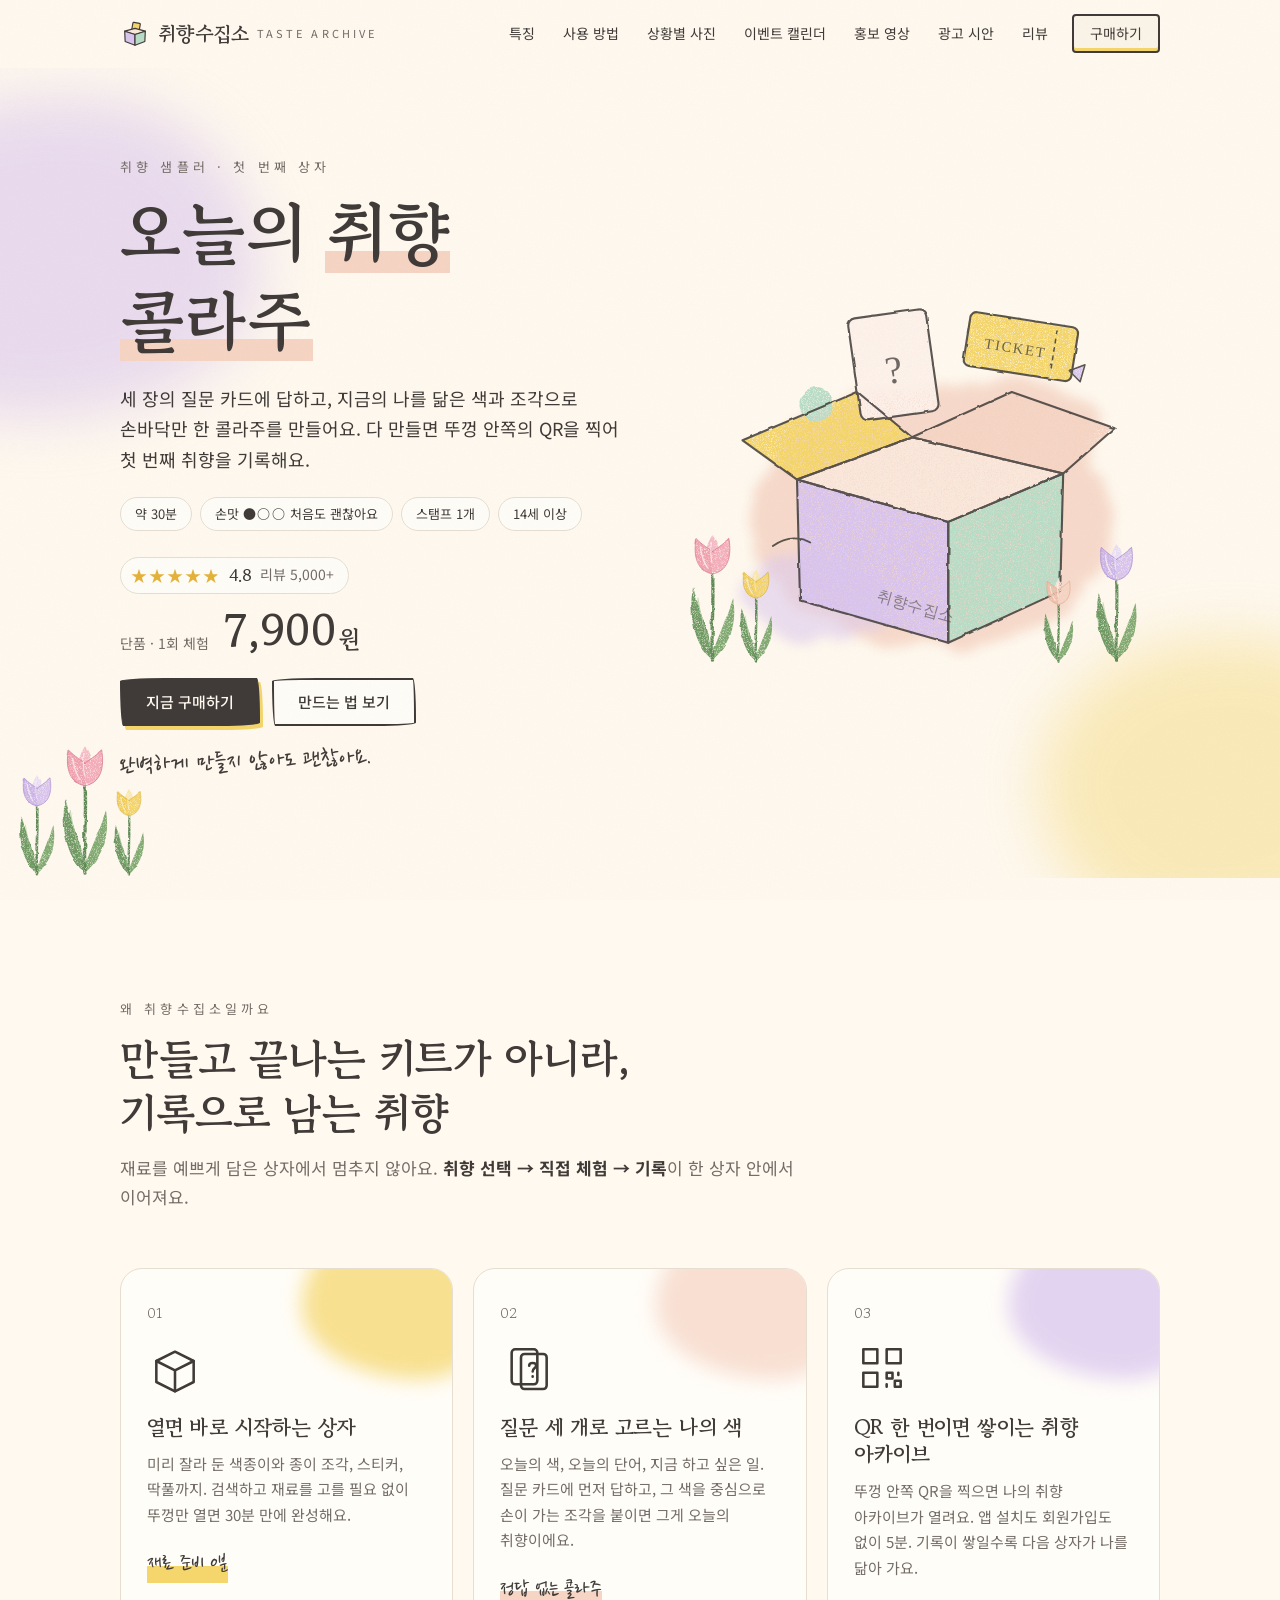
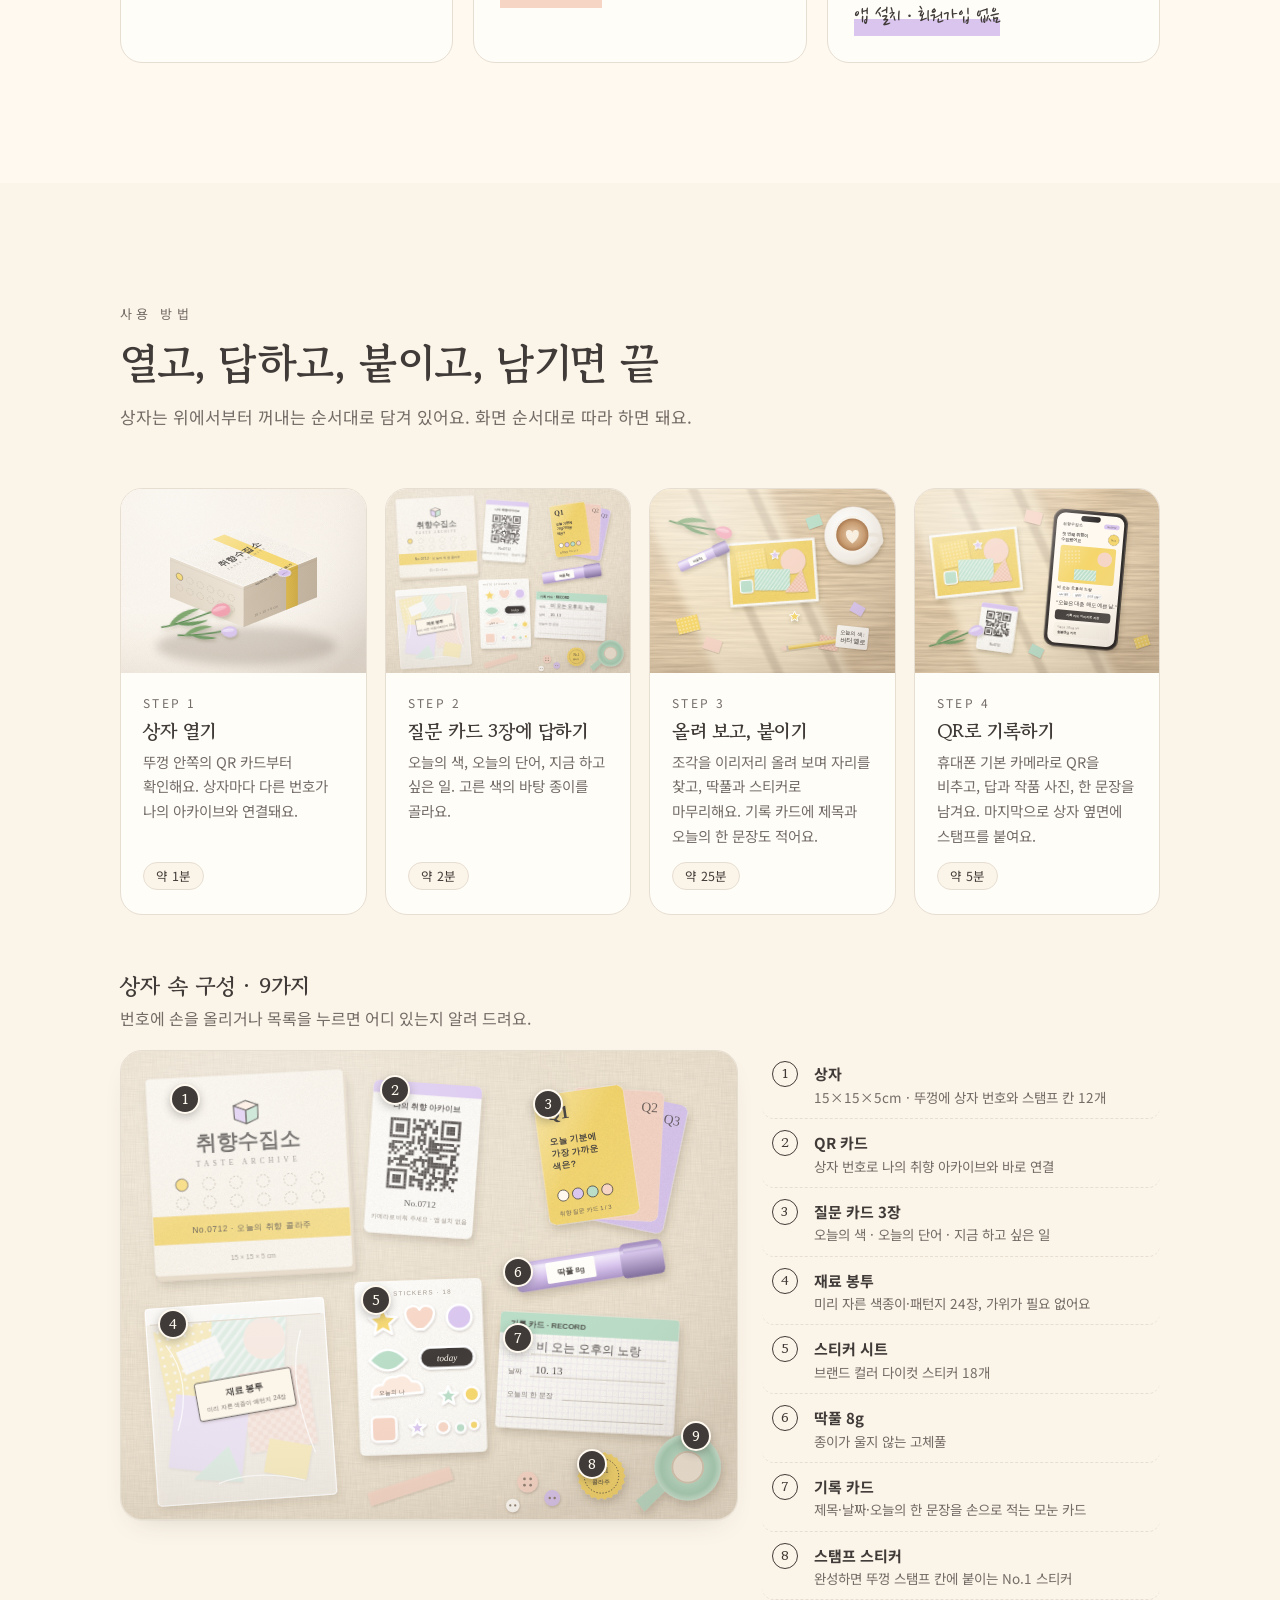
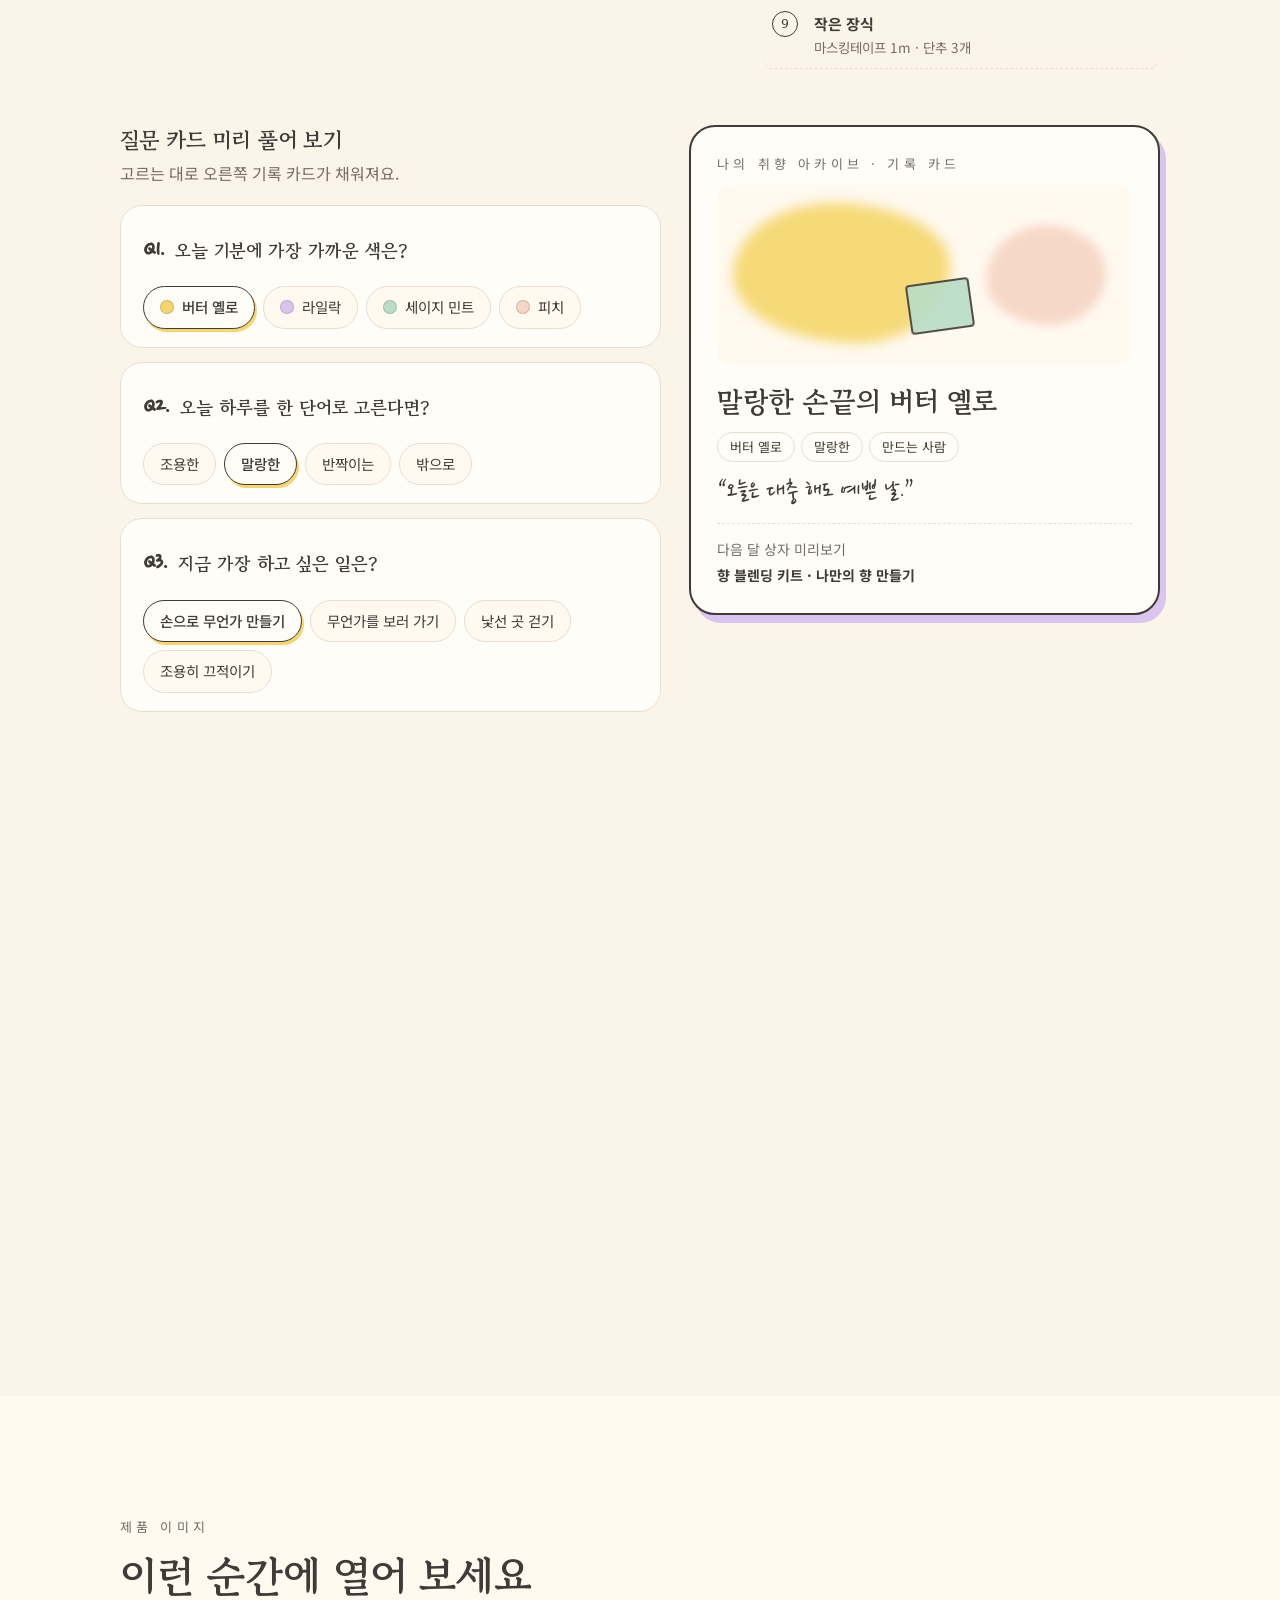
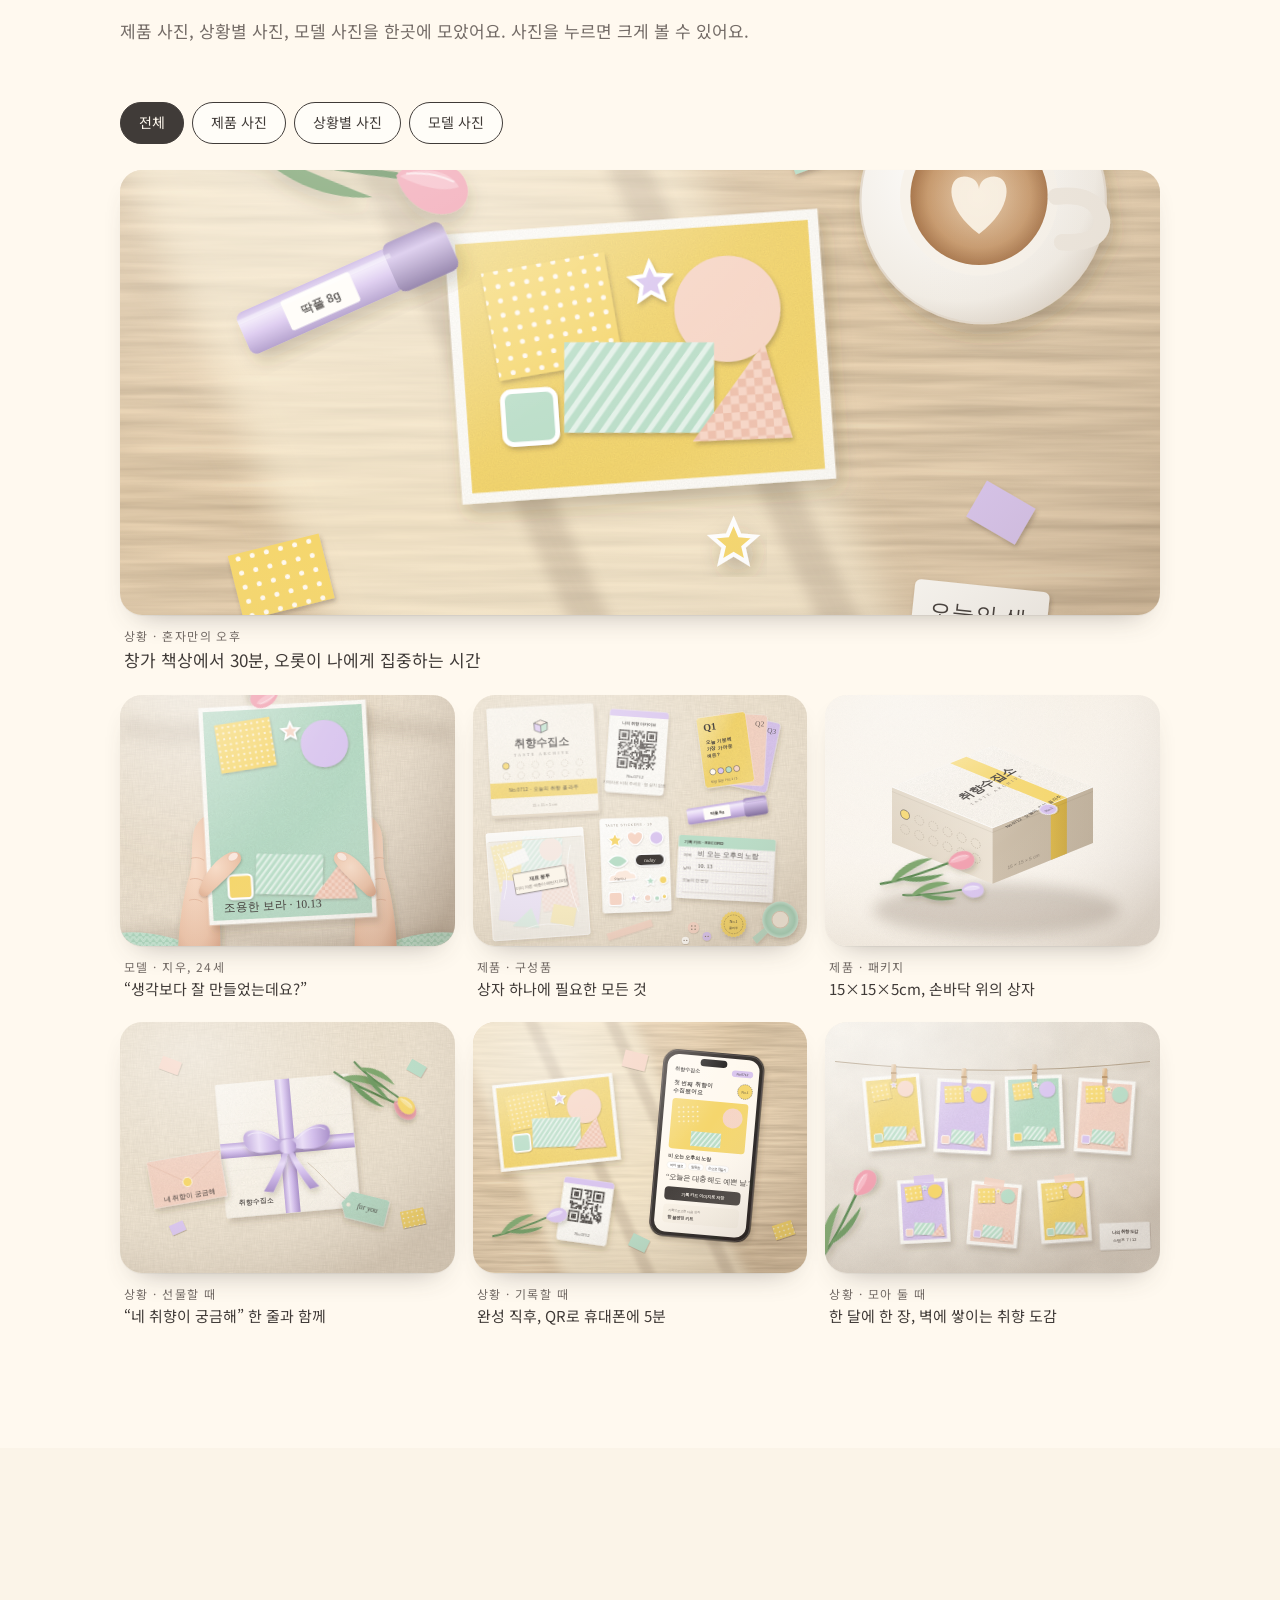
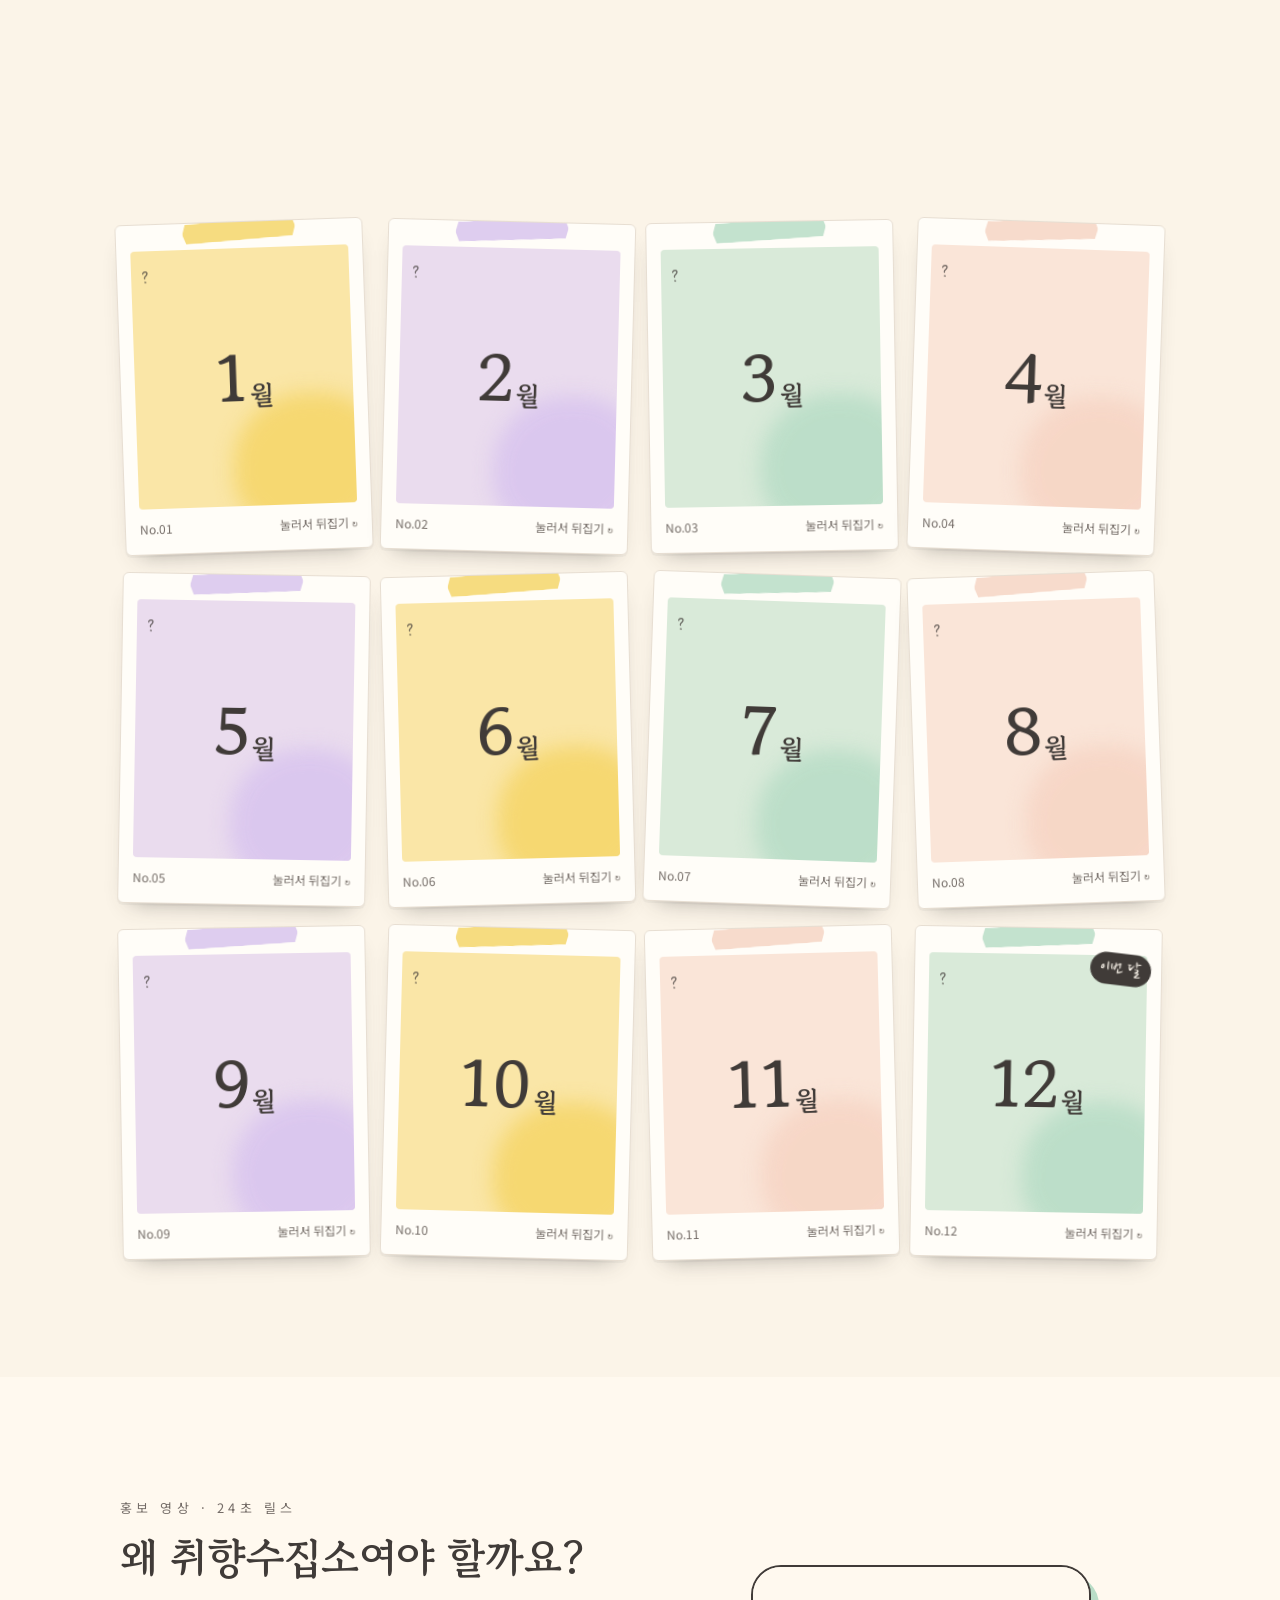
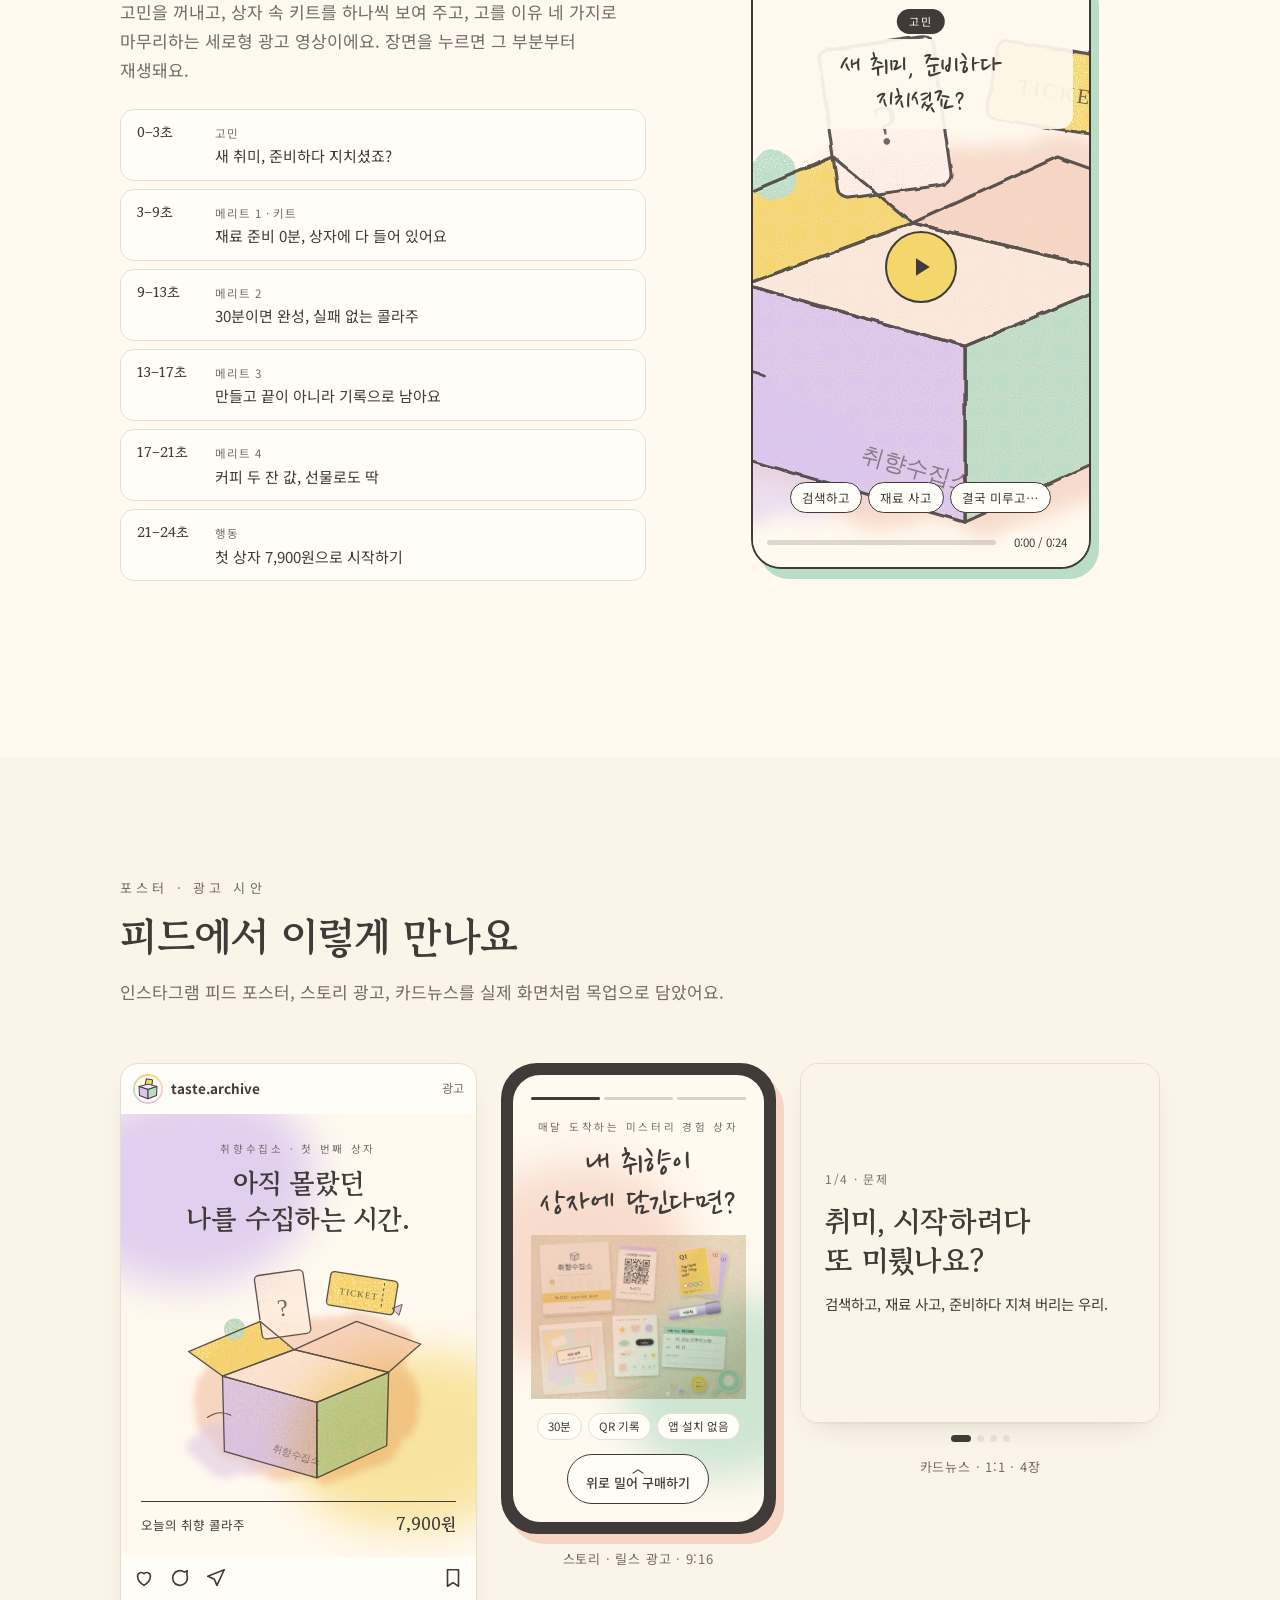
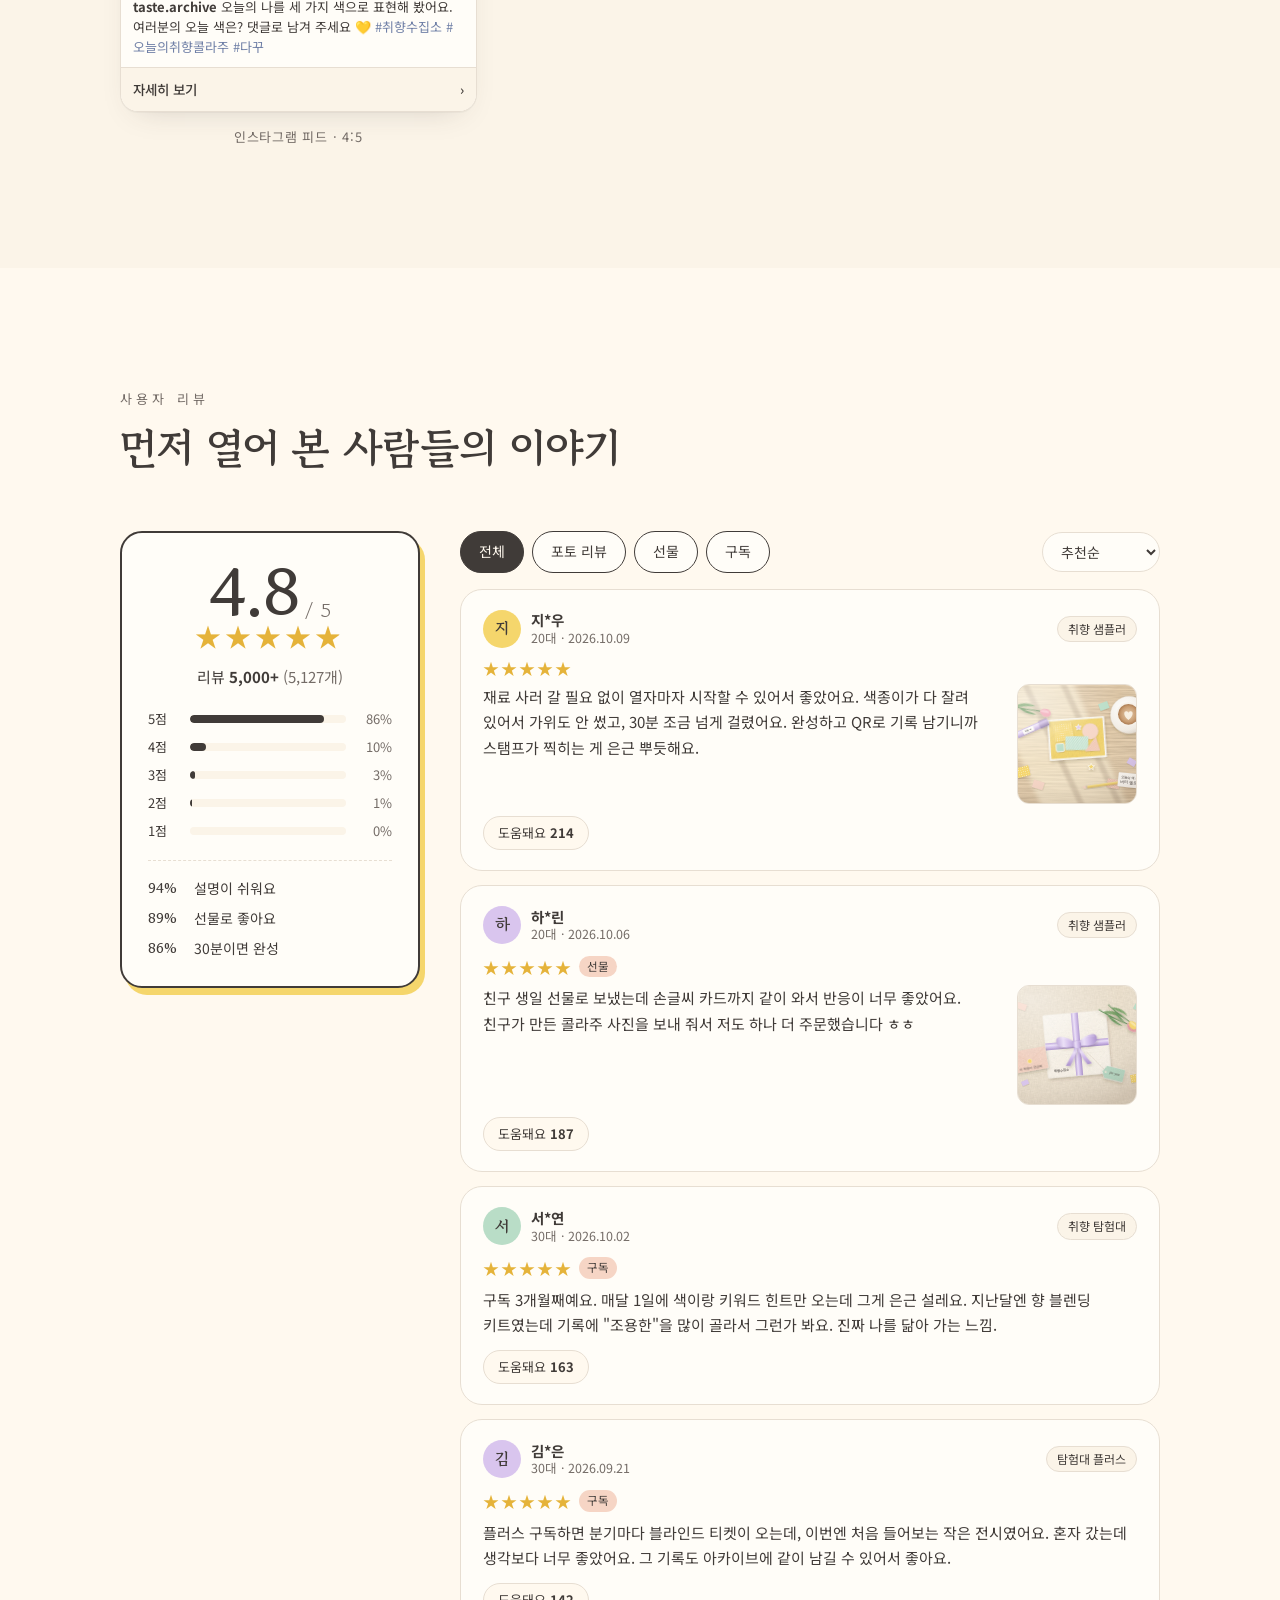
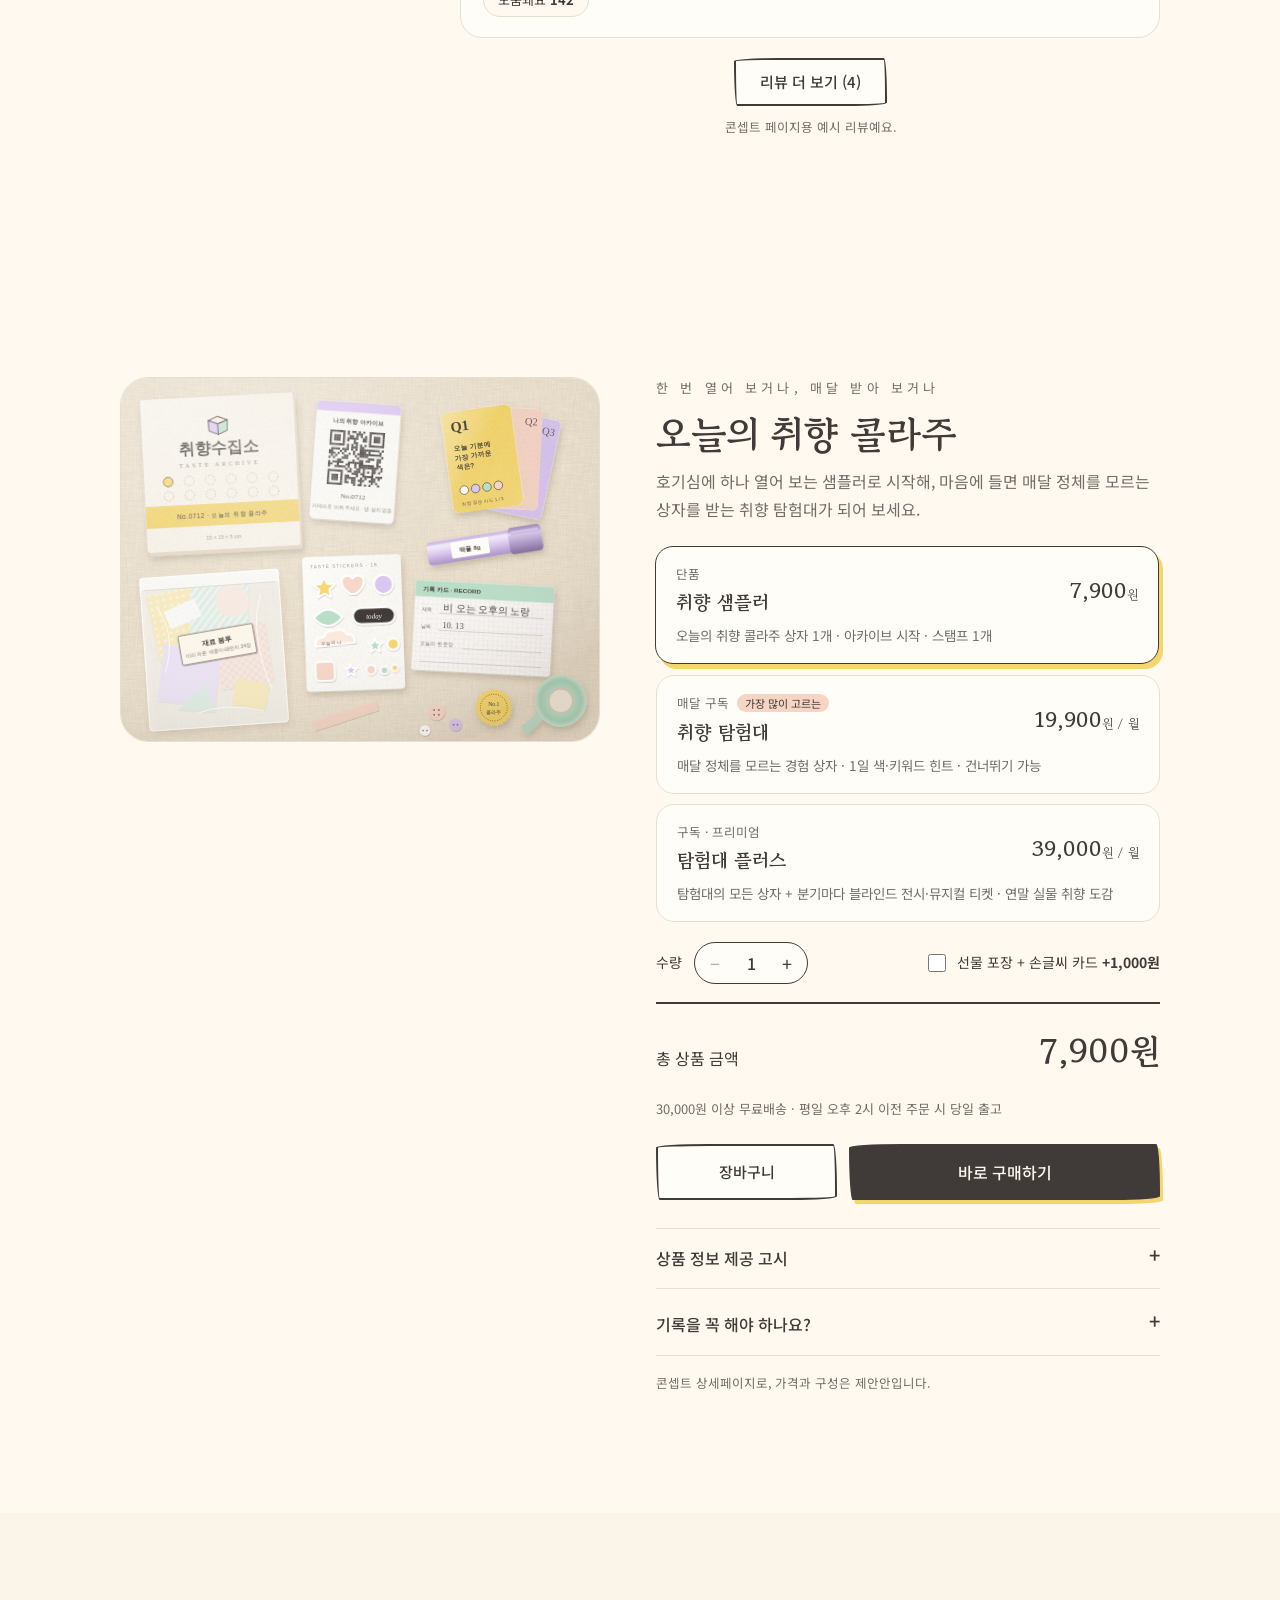
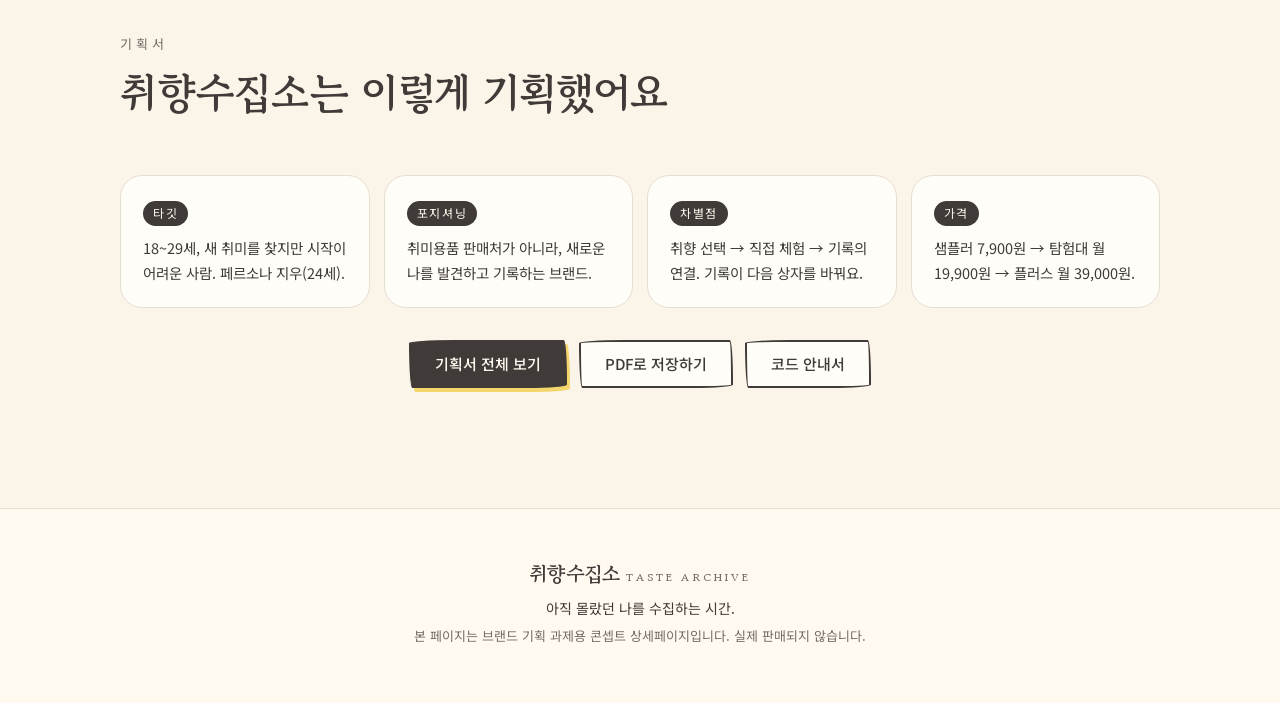
==== commit 92a767be: "상세페이지 개편: 입장 모션, 튤립, 실사형 사진, 리뷰, QR 기록 페이지 - 입장 모션: 튤립 정원·꽃잎·반짝이·상자 오픈·로고 (매번 재생) - 배너에 손그림 튤립 4색과 흩" ====
--- a/index.html
+++ b/index.html
@@ -15,10 +15,9 @@
   <link href="https://fonts.googleapis.com/css2?family=Gowun+Batang:wght@400;700&family=Nanum+Pen+Script&family=Noto+Sans+KR:wght@400;500;700&display=swap" rel="stylesheet">
   <link rel="stylesheet" href="css/style.css">
   <script>
-    /* 입장 모션: 첫 화면이 보이기 전에 덮어 두기. 모션 줄이기 설정이거나 #링크로 들어오면 생략 */
+    /* 입장 모션: 첫 화면이 보이기 전에 덮어 두기 (매번 재생, 건너뛰기 가능) */
     (function () {
       var r = document.documentElement;
-      if (window.matchMedia('(prefers-reduced-motion: reduce)').matches || location.hash) return;
       r.classList.add('intro-pending');
       setTimeout(function () { r.classList.remove('intro-pending'); }, 6000); // 안전장치
     })();
@@ -29,6 +28,7 @@
   <div class="intro" id="intro" aria-hidden="true">
     <div class="intro-stage">
       <div class="intro-confetti" id="introConfetti"></div>
+      <div class="intro-sparkles" id="introSparkles"></div>
       <svg class="intro-box" viewBox="0 0 200 180">
         <g class="ib-body">
           <polygon points="30,70 100,95 100,170 32,145" fill="#D9C5EE"/>
@@ -43,6 +43,15 @@
       </svg>
       <p class="intro-logo" id="introLogo">취향수집소</p>
       <p class="intro-slogan">아직 몰랐던 나를 수집하는 시간</p>
+    </div>
+    <div class="intro-petals" id="introPetals"></div>
+    <div class="intro-garden">
+      <img src="assets/images/tulip-lilac.svg" alt="" style="--i:0;--x:4%;--h:30vh;--r:-10deg">
+      <img src="assets/images/tulip.svg" alt="" style="--i:1;--x:12%;--h:40vh;--r:-3deg">
+      <img src="assets/images/tulip-butter.svg" alt="" style="--i:2;--x:20%;--h:26vh;--r:8deg">
+      <img src="assets/images/tulip-peach.svg" alt="" style="--i:3;--x:72%;--h:28vh;--r:-8deg">
+      <img src="assets/images/tulip.svg" alt="" style="--i:4;--x:80%;--h:42vh;--r:4deg">
+      <img src="assets/images/tulip-lilac.svg" alt="" style="--i:5;--x:89%;--h:32vh;--r:11deg">
     </div>
     <button type="button" class="intro-skip" id="introSkip">건너뛰기</button>
   </div>
@@ -77,6 +86,12 @@
 
     <!-- ===== 1. Hero : 상단 메인 이미지 ===== -->
     <section class="hero" id="top">
+      <div class="hero-petals" id="heroPetals" aria-hidden="true"></div>
+      <span class="hero-bouquet" aria-hidden="true">
+        <img class="tulip" src="assets/images/tulip-lilac.svg" alt="" style="--w:58px;--r:-12deg;--d:-1s">
+        <img class="tulip" src="assets/images/tulip.svg" alt="" style="--w:74px;--r:-2deg;--d:-2.6s">
+        <img class="tulip" src="assets/images/tulip-butter.svg" alt="" style="--w:50px;--r:10deg;--d:-.3s">
+      </span>
       <div class="container hero-grid">
         <div class="hero-copy reveal">
           <p class="eyebrow">취향 샘플러 · 첫 번째 상자</p>
@@ -103,6 +118,13 @@
         </div>
         <figure class="hero-visual reveal">
           <img src="assets/images/hero.svg" alt="뚜껑이 열린 취향수집소 상자 위로 물음표 카드와 티켓이 떠오르는 일러스트" width="800" height="680" fetchpriority="high">
+          <!-- 손그림 튤립: 바람에 살랑 흔들려요 -->
+          <span class="tulips" aria-hidden="true">
+            <img class="tulip" src="assets/images/tulip.svg" alt="" style="--l:0%;--w:15%;--r:-9deg;--d:0s">
+            <img class="tulip" src="assets/images/tulip-butter.svg" alt="" style="--l:11%;--w:11%;--r:5deg;--d:-1.4s">
+            <img class="tulip" src="assets/images/tulip-peach.svg" alt="" style="--l:74%;--w:10%;--r:-5deg;--d:-2.2s">
+            <img class="tulip" src="assets/images/tulip-lilac.svg" alt="" style="--l:84%;--w:14%;--r:9deg;--d:-.7s">
+          </span>
         </figure>
       </div>
     </section>
@@ -158,7 +180,7 @@
 
         <ol class="steps">
           <li class="step reveal">
-            <div class="step-img"><img src="assets/images/product-box.svg" alt="닫힌 취향수집소 상자" loading="lazy" width="800" height="800"></div>
+            <div class="step-img"><img src="assets/images/photo-box.svg" alt="닫힌 취향수집소 상자" loading="lazy" width="900" height="900"></div>
             <div class="step-body">
               <span class="step-num">STEP 1</span>
               <h3>상자 열기</h3>
@@ -176,7 +198,7 @@
             </div>
           </li>
           <li class="step reveal">
-            <div class="step-img"><img src="assets/images/scene-desk.svg" alt="콜라주를 붙이는 손" loading="lazy" width="800" height="600"></div>
+            <div class="step-img"><img src="assets/images/photo-desk.svg" alt="콜라주를 붙이는 손" loading="lazy" width="1000" height="750"></div>
             <div class="step-body">
               <span class="step-num">STEP 3</span>
               <h3>올려 보고, 붙이기</h3>
@@ -185,7 +207,7 @@
             </div>
           </li>
           <li class="step reveal">
-            <div class="step-img"><img src="assets/images/scene-record.svg" alt="휴대폰으로 QR을 찍어 기록하는 장면" loading="lazy" width="800" height="600"></div>
+            <div class="step-img"><img src="assets/images/photo-record.svg" alt="휴대폰으로 QR을 찍어 기록하는 장면" loading="lazy" width="1000" height="750"></div>
             <div class="step-body">
               <span class="step-num">STEP 4</span>
               <h3>QR로 기록하기</h3>
@@ -322,45 +344,45 @@
         </div>
 
         <ul class="gallery-grid" id="galleryGrid">
-          <li class="g-item g-wide" data-cat="scene">
-            <button class="g-btn" data-full="assets/images/scene-desk.svg">
-              <img src="assets/images/scene-desk.svg" alt="햇살 드는 오후의 책상 위에서 콜라주를 붙이는 손" loading="lazy" width="800" height="600">
-              <span class="g-cap"><em>상황 · 혼자만의 오후</em>창가 책상에서 30분, 나에게 집중하는 시간</span>
+          <li class="g-item g-feature" data-cat="scene">
+            <button class="g-btn" data-full="assets/images/photo-desk.svg">
+              <span class="g-img"><img src="assets/images/photo-desk.svg" alt="햇살 드는 창가 책상 위, 만들고 있는 콜라주 엽서와 라떼, 튤립 한 송이" loading="lazy" width="1000" height="750"><span class="g-zoom" aria-hidden="true">크게 보기</span></span>
+              <span class="g-cap"><em>상황 · 혼자만의 오후</em>창가 책상에서 30분, 오롯이 나에게 집중하는 시간</span>
+            </button>
+          </li>
+          <li class="g-item" data-cat="model">
+            <button class="g-btn" data-full="assets/images/photo-model.svg">
+              <span class="g-img"><img src="assets/images/photo-model.svg" alt="세이지 민트 니트를 입은 모델이 완성한 콜라주 엽서를 두 손으로 든 모습" loading="lazy" width="800" height="1000"><span class="g-zoom" aria-hidden="true">크게 보기</span></span>
+              <span class="g-cap"><em>모델 · 지우, 24세</em>“생각보다 잘 만들었는데요?”</span>
             </button>
           </li>
           <li class="g-item" data-cat="product">
             <button class="g-btn" data-full="assets/images/kit-real.svg">
-              <img src="assets/images/kit-real.svg" alt="키트 구성품 플랫레이" loading="lazy" width="1000" height="760">
+              <span class="g-img"><img src="assets/images/kit-real.svg" alt="리넨 위에 펼쳐 놓은 키트 구성품 9가지" loading="lazy" width="1000" height="760"><span class="g-zoom" aria-hidden="true">크게 보기</span></span>
               <span class="g-cap"><em>제품 · 구성품</em>상자 하나에 필요한 모든 것</span>
             </button>
           </li>
-          <li class="g-item g-tall" data-cat="model">
-            <button class="g-btn" data-full="assets/images/model.svg">
-              <img src="assets/images/model.svg" alt="완성한 콜라주 엽서를 들고 웃는 모델" loading="lazy" width="600" height="750">
-              <span class="g-cap"><em>모델 · 지우, 24세</em>“생각보다 잘 만들었는데요?”</span>
-            </button>
-          </li>
           <li class="g-item" data-cat="product">
-            <button class="g-btn" data-full="assets/images/product-box.svg">
-              <img src="assets/images/product-box.svg" alt="스탬프 칸이 있는 닫힌 상자" loading="lazy" width="800" height="800">
+            <button class="g-btn" data-full="assets/images/photo-box.svg">
+              <span class="g-img"><img src="assets/images/photo-box.svg" alt="노란 띠지를 두른 취향수집소 상자 제품 사진" loading="lazy" width="900" height="900"><span class="g-zoom" aria-hidden="true">크게 보기</span></span>
               <span class="g-cap"><em>제품 · 패키지</em>15×15×5cm, 손바닥 위의 상자</span>
             </button>
           </li>
           <li class="g-item" data-cat="scene">
-            <button class="g-btn" data-full="assets/images/scene-gift.svg">
-              <img src="assets/images/scene-gift.svg" alt="리본을 묶은 상자와 for you 태그" loading="lazy" width="800" height="600">
+            <button class="g-btn" data-full="assets/images/photo-gift.svg">
+              <span class="g-img"><img src="assets/images/photo-gift.svg" alt="라일락 리본을 묶은 선물 상자와 for you 태그, 카드 봉투" loading="lazy" width="1000" height="750"><span class="g-zoom" aria-hidden="true">크게 보기</span></span>
               <span class="g-cap"><em>상황 · 선물할 때</em>“네 취향이 궁금해” 한 줄과 함께</span>
             </button>
           </li>
           <li class="g-item" data-cat="scene">
-            <button class="g-btn" data-full="assets/images/scene-record.svg">
-              <img src="assets/images/scene-record.svg" alt="QR로 기록하는 장면" loading="lazy" width="800" height="600">
-              <span class="g-cap"><em>상황 · 기록할 때</em>완성 직후, 휴대폰으로 5분</span>
+            <button class="g-btn" data-full="assets/images/photo-record.svg">
+              <span class="g-img"><img src="assets/images/photo-record.svg" alt="완성한 엽서 옆에서 휴대폰으로 취향 기록을 남긴 화면" loading="lazy" width="1000" height="750"><span class="g-zoom" aria-hidden="true">크게 보기</span></span>
+              <span class="g-cap"><em>상황 · 기록할 때</em>완성 직후, QR로 휴대폰에 5분</span>
             </button>
           </li>
           <li class="g-item" data-cat="scene">
-            <button class="g-btn" data-full="assets/images/scene-wall.svg">
-              <img src="assets/images/scene-wall.svg" alt="벽에 붙여 모은 달마다의 콜라주 엽서" loading="lazy" width="800" height="600">
+            <button class="g-btn" data-full="assets/images/photo-wall.svg">
+              <span class="g-img"><img src="assets/images/photo-wall.svg" alt="벽에 집게와 마스킹테이프로 붙여 모은 콜라주 엽서들" loading="lazy" width="1000" height="750"><span class="g-zoom" aria-hidden="true">크게 보기</span></span>
               <span class="g-cap"><em>상황 · 모아 둘 때</em>한 달에 한 장, 벽에 쌓이는 취향 도감</span>
             </button>
           </li>
@@ -429,25 +451,25 @@
                 </ul>
               </div>
               <div class="clip" data-start="9" data-end="13">
-                <img src="assets/images/scene-desk.svg" alt="">
+                <img src="assets/images/photo-desk.svg" alt="">
                 <p class="clip-label">MERIT 02</p>
                 <p class="clip-text">30분이면 완성,<br>실패 없는 콜라주</p>
                 <ul class="clip-points"><li>가위 필요 없음</li><li>정답 없음</li><li>처음도 OK</li></ul>
               </div>
               <div class="clip" data-start="13" data-end="17">
-                <img src="assets/images/scene-record.svg" alt="">
+                <img src="assets/images/photo-record.svg" alt="">
                 <p class="clip-label">MERIT 03</p>
                 <p class="clip-text">만들고 끝이 아니라<br>기록으로 남아요</p>
                 <ul class="clip-points"><li>QR 한 번 · 5분</li><li>앱 설치 없음</li><li>다음 상자가 나를 닮아요</li></ul>
               </div>
               <div class="clip" data-start="17" data-end="21">
-                <img src="assets/images/scene-gift.svg" alt="">
+                <img src="assets/images/photo-gift.svg" alt="">
                 <p class="clip-label">MERIT 04</p>
                 <p class="clip-text">커피 두 잔 값,<br>선물로도 딱</p>
                 <ul class="clip-points"><li>단품 7,900원</li><li>선물 포장 +1,000원</li><li>매달 구독도 가능</li></ul>
               </div>
               <div class="clip" data-start="21" data-end="24.01">
-                <img src="assets/images/product-box.svg" alt="">
+                <img src="assets/images/photo-box.svg" alt="">
                 <p class="clip-text hand">아직 몰랐던 나를<br>수집하는 시간</p>
                 <div class="end-card"><span>취향수집소</span><small>첫 상자 7,900원 · 지금 시작하기</small></div>
               </div>
@@ -689,6 +711,7 @@
         <div class="btn-row center reveal">
           <a class="btn btn-primary" href="docs/plan.html" target="_blank" rel="noopener">기획서 전체 보기</a>
           <a class="btn btn-ghost" href="docs/plan.html?print=1" target="_blank" rel="noopener">PDF로 저장하기</a>
+          <a class="btn btn-ghost" href="docs/code-guide.html" target="_blank" rel="noopener">코드 안내서</a>
         </div>
       </div>
     </section>
--- a/css/style.css
+++ b/css/style.css
@@ -49,6 +49,7 @@
 }
 
 img { max-width: 100%; height: auto; display: block; }
+[hidden] { display: none !important; }
 a { color: inherit; }
 button, input { font: inherit; color: inherit; }
 h1, h2, h3, h4 { font-family: var(--serif); font-weight: 700; line-height: 1.3; margin: 0; letter-spacing: -.01em; }
@@ -167,7 +168,7 @@
 .price small { font-size: .55em; margin-left: 2px; }
 .hero .hand { margin-top: 22px; transform: rotate(-2deg); display: inline-block; }
 .hero-visual { margin: 0; }
-.hero-visual img { width: 100%; animation: float 6s ease-in-out infinite; }
+.hero-visual > img { width: 100%; animation: float 6s ease-in-out infinite; }
 @keyframes float { 50% { transform: translateY(-10px) rotate(.6deg); } }
 
 /* ---------- 2. Features ---------- */
@@ -356,26 +357,30 @@
 .tab { border: 1.5px solid var(--ink); background: var(--white); border-radius: 999px; padding: 8px 18px; cursor: pointer; font-size: 14px; transition: background .2s; }
 .tab:hover { background: var(--paper); }
 .tab.is-active { background: var(--ink); color: var(--ivory); }
-.gallery-grid { display: grid; gap: 14px; grid-template-columns: repeat(2, 1fr); grid-auto-flow: dense; }
-@media (min-width: 900px) { .gallery-grid { grid-template-columns: repeat(3, 1fr); grid-auto-rows: 240px; } }
-.g-item { position: relative; border-radius: var(--radius); overflow: hidden; background: var(--white); border: 1.5px solid var(--line); transition: opacity .3s, transform .3s; }
+.gallery-grid { display: grid; gap: 22px 18px; grid-template-columns: 1fr; }
+@media (min-width: 560px) { .gallery-grid { grid-template-columns: repeat(2, 1fr); } }
+@media (min-width: 960px) { .gallery-grid { grid-template-columns: repeat(3, 1fr); } }
 .g-item.is-hidden { display: none; }
-@media (min-width: 900px) {
-  .g-wide { grid-column: span 2; }
-  .g-tall { grid-row: span 2; }
-}
-@media (max-width: 899px) { .g-wide { grid-column: span 2; } .g-item:not(.g-wide) .g-btn { aspect-ratio: 4 / 5; } .g-wide .g-btn { aspect-ratio: 4 / 3; } }
-.g-btn { display: block; width: 100%; height: 100%; padding: 0; border: 0; background: none; cursor: zoom-in; position: relative; text-align: left; }
-.g-btn img { width: 100%; height: 100%; object-fit: cover; transition: transform .5s ease; }
-.g-btn:hover img { transform: scale(1.04); }
-.g-cap {
-  position: absolute; left: 10px; right: 10px; bottom: 10px;
-  padding: 10px 14px; border-radius: 14px;
-  background: rgba(255, 253, 248, .92); backdrop-filter: blur(4px);
-  font-size: 13.5px; line-height: 1.5;
-}
-.g-cap em { display: block; font-style: normal; font-size: 11.5px; letter-spacing: .12em; color: var(--gray); }
-@media (max-width: 520px) { .g-item:not(.g-wide) .g-cap { font-size: 12px; padding: 8px 10px; } }
+.g-feature { grid-column: 1 / -1; }
+.g-btn { display: flex; flex-direction: column; gap: 12px; width: 100%; padding: 0; border: 0; background: none; cursor: zoom-in; text-align: left; }
+.g-img {
+  position: relative; display: block; width: 100%; aspect-ratio: 4 / 3; overflow: hidden;
+  border-radius: var(--radius); background: var(--paper);
+  box-shadow: 0 1px 0 rgba(64, 59, 56, .05), 0 14px 30px -18px rgba(64, 59, 56, .45);
+}
+.g-feature .g-img { aspect-ratio: 16 / 9; }
+@media (min-width: 960px) { .g-feature .g-img { aspect-ratio: 21 / 9; } }
+.g-img img { width: 100%; height: 100%; object-fit: cover; transition: transform .6s ease; }
+.g-item[data-cat="model"] .g-img img { object-position: 50% 62%; }
+.g-btn:hover .g-img img, .g-btn:focus-visible .g-img img { transform: scale(1.05); }
+.g-zoom {
+  position: absolute; right: 12px; bottom: 12px; padding: 4px 12px; border-radius: 999px;
+  background: rgba(255, 253, 248, .92); font-size: 12px; opacity: 0; transform: translateY(6px); transition: all .25s;
+}
+.g-btn:hover .g-zoom, .g-btn:focus-visible .g-zoom { opacity: 1; transform: none; }
+.g-cap { padding: 0 4px; font-size: 15px; line-height: 1.5; }
+.g-cap em { display: block; font-style: normal; font-size: 12px; letter-spacing: .12em; color: var(--gray); margin-bottom: 2px; }
+.g-feature .g-cap { font-size: 17px; }
 
 /* ---------- 5. Video ---------- */
 .video-grid { display: grid; gap: 36px; grid-template-columns: 1fr; align-items: center; }
@@ -627,7 +632,8 @@
 
 @media (prefers-reduced-motion: reduce) {
   html { scroll-behavior: auto; }
-  *, *::before, *::after { animation: none !important; transition: none !important; }
+  /* 입장 모션(.intro)은 브랜드 첫인상이라 항상 재생하고, 나머지 모션만 꺼요 */
+  body *:not(.intro, .intro *), body *:not(.intro, .intro *)::before, body *:not(.intro, .intro *)::after { animation: none !important; transition: none !important; }
   .reveal { opacity: 1; transform: none; }
 }
 
@@ -714,7 +720,7 @@
 .intro-reveal .hero-copy > :nth-child(6) { animation-delay: .40s; }
 .intro-reveal .hero-copy > :nth-child(7) { animation-delay: .48s; }
 .intro-reveal .hero-copy > :nth-child(8) { animation-delay: .56s; }
-.intro-reveal .hero-visual img { animation: heroPop 1s .15s cubic-bezier(.2, 1.4, .4, 1) both; }
+.intro-reveal .hero-visual > img { animation: heroPop 1s .15s cubic-bezier(.2, 1.4, .4, 1) both; }
 .intro-reveal .chips li { animation: chipPop .5s cubic-bezier(.2, 1.8, .4, 1) both; }
 .intro-reveal .chips li:nth-child(1) { animation-delay: .35s; }
 .intro-reveal .chips li:nth-child(2) { animation-delay: .45s; }
@@ -805,3 +811,61 @@
 .rv-more .note { margin-top: 10px; }
 
 @media (max-width: 1100px) and (min-width: 901px) { .site-nav a { padding: 8px 7px; font-size: 13px; } .logo-en { display: none; } }
+
+
+/* =========================================================
+   손그림 튤립 · 꽃잎 (히어로)
+   ========================================================= */
+.hero-visual { position: relative; }
+.tulips { position: absolute; inset: 0; pointer-events: none; }
+.tulip { position: absolute; transform-origin: 50% 100%; animation: sway 4.6s ease-in-out var(--d, 0s) infinite; }
+.tulips .tulip { left: var(--l); bottom: 2%; width: var(--w); }
+@keyframes sway {
+  0%, 100% { transform: rotate(calc(var(--r, 0deg) - 3deg)); }
+  50%      { transform: rotate(calc(var(--r, 0deg) + 3deg)); }
+}
+
+.hero-bouquet { position: absolute; left: max(8px, calc(50% - 600px)); bottom: 0; display: none; align-items: flex-end; gap: 0; pointer-events: none; z-index: 0; }
+.hero-bouquet .tulip { position: relative; width: var(--w); margin-right: -18px; }
+@media (min-width: 1240px) { .hero-bouquet { display: flex; left: max(8px, calc(50% - 680px)); } }
+.hero-petals { position: absolute; inset: 0; overflow: hidden; pointer-events: none; z-index: 0; }
+.petal {
+  position: absolute; top: -30px; width: var(--s, 14px); height: calc(var(--s, 14px) * .7);
+  border-radius: 80% 10% 80% 10%; background: var(--c, #F4AEBB); opacity: .8;
+  animation: petalFall var(--t, 12s) linear var(--delay, 0s) infinite;
+}
+@keyframes petalFall {
+  0%   { transform: translate(0, 0) rotate(0); opacity: 0; }
+  10%  { opacity: .85; }
+  50%  { transform: translate(var(--sx, 40px), 55vh) rotate(200deg); }
+  90%  { opacity: .7; }
+  100% { transform: translate(calc(var(--sx, 40px) * -0.4), 110vh) rotate(420deg); opacity: 0; }
+}
+.hero .container { position: relative; z-index: 1; }
+
+/* =========================================================
+   입장 모션 보강: 튤립 정원 · 반짝이 · 꽃잎
+   ========================================================= */
+.intro-garden { position: absolute; inset: auto 0 0 0; height: 50vh; pointer-events: none; z-index: 1; }
+.intro-garden img {
+  position: absolute; bottom: -8px; left: var(--x); height: var(--h); width: auto;
+  transform-origin: 50% 100%; transform: scaleY(0) rotate(var(--r));
+}
+.intro.is-playing .intro-garden img {
+  animation: sprout .9s calc(.15s + var(--i) * .09s) cubic-bezier(.2, 1.5, .4, 1) forwards,
+             sway 3.2s calc(1.1s + var(--i) * .2s) ease-in-out infinite;
+}
+@keyframes sprout { from { transform: scaleY(0) rotate(var(--r)); } to { transform: scaleY(1) rotate(var(--r)); } }
+@media (max-width: 640px) { .intro-garden img { height: calc(var(--h) * .7); } }
+
+.intro-sparkles { position: absolute; inset: -120px -220px; pointer-events: none; }
+.spark {
+  position: absolute; width: var(--s); height: var(--s); background: var(--c);
+  clip-path: polygon(50% 0, 62% 38%, 100% 50%, 62% 62%, 50% 100%, 38% 62%, 0 50%, 38% 38%);
+  opacity: 0; transform: scale(0);
+}
+.intro.is-playing .spark { animation: twinkle 1.4s var(--delay) ease-in-out infinite; }
+@keyframes twinkle { 0%, 100% { opacity: 0; transform: scale(0) rotate(0); } 50% { opacity: 1; transform: scale(1) rotate(90deg); } }
+
+.intro-petals { position: absolute; inset: 0; pointer-events: none; overflow: hidden; z-index: 1; }
+.intro-petals .petal { animation-duration: var(--t, 4s); animation-iteration-count: 1; animation-fill-mode: both; }
